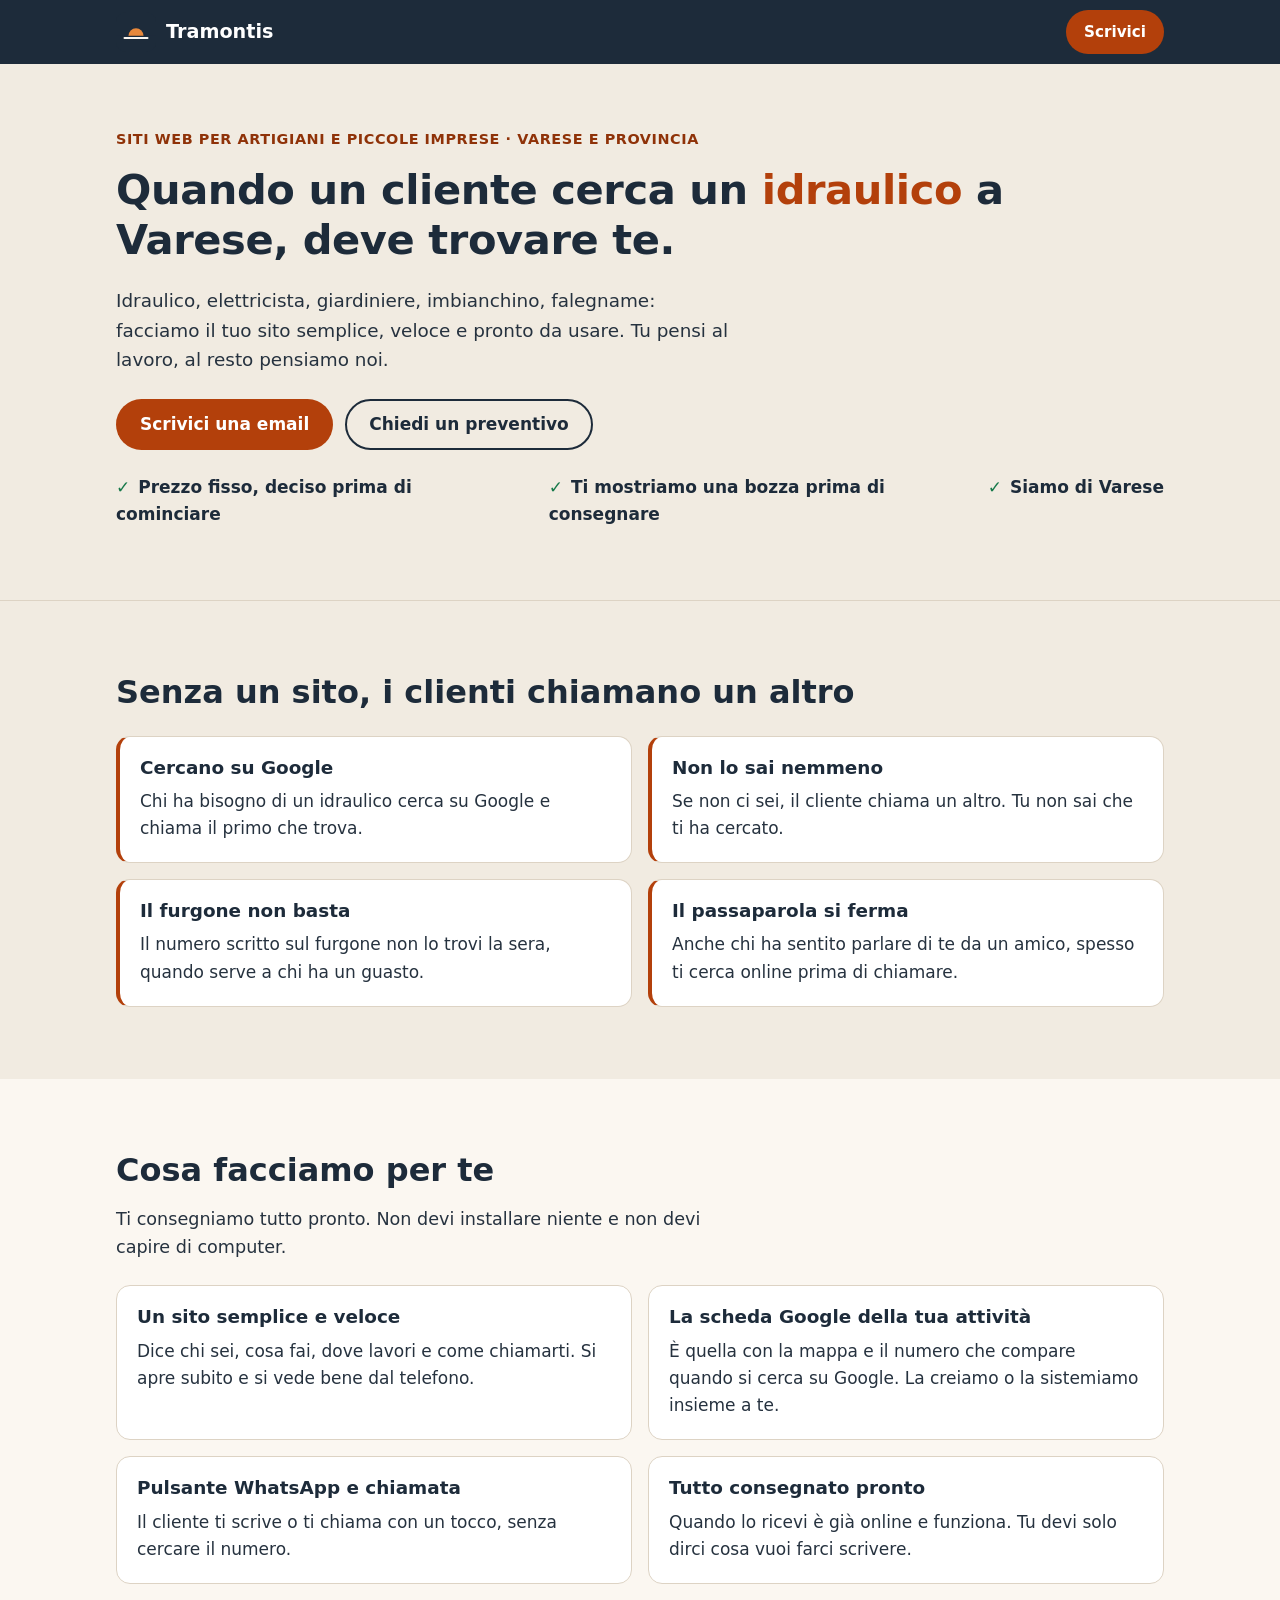
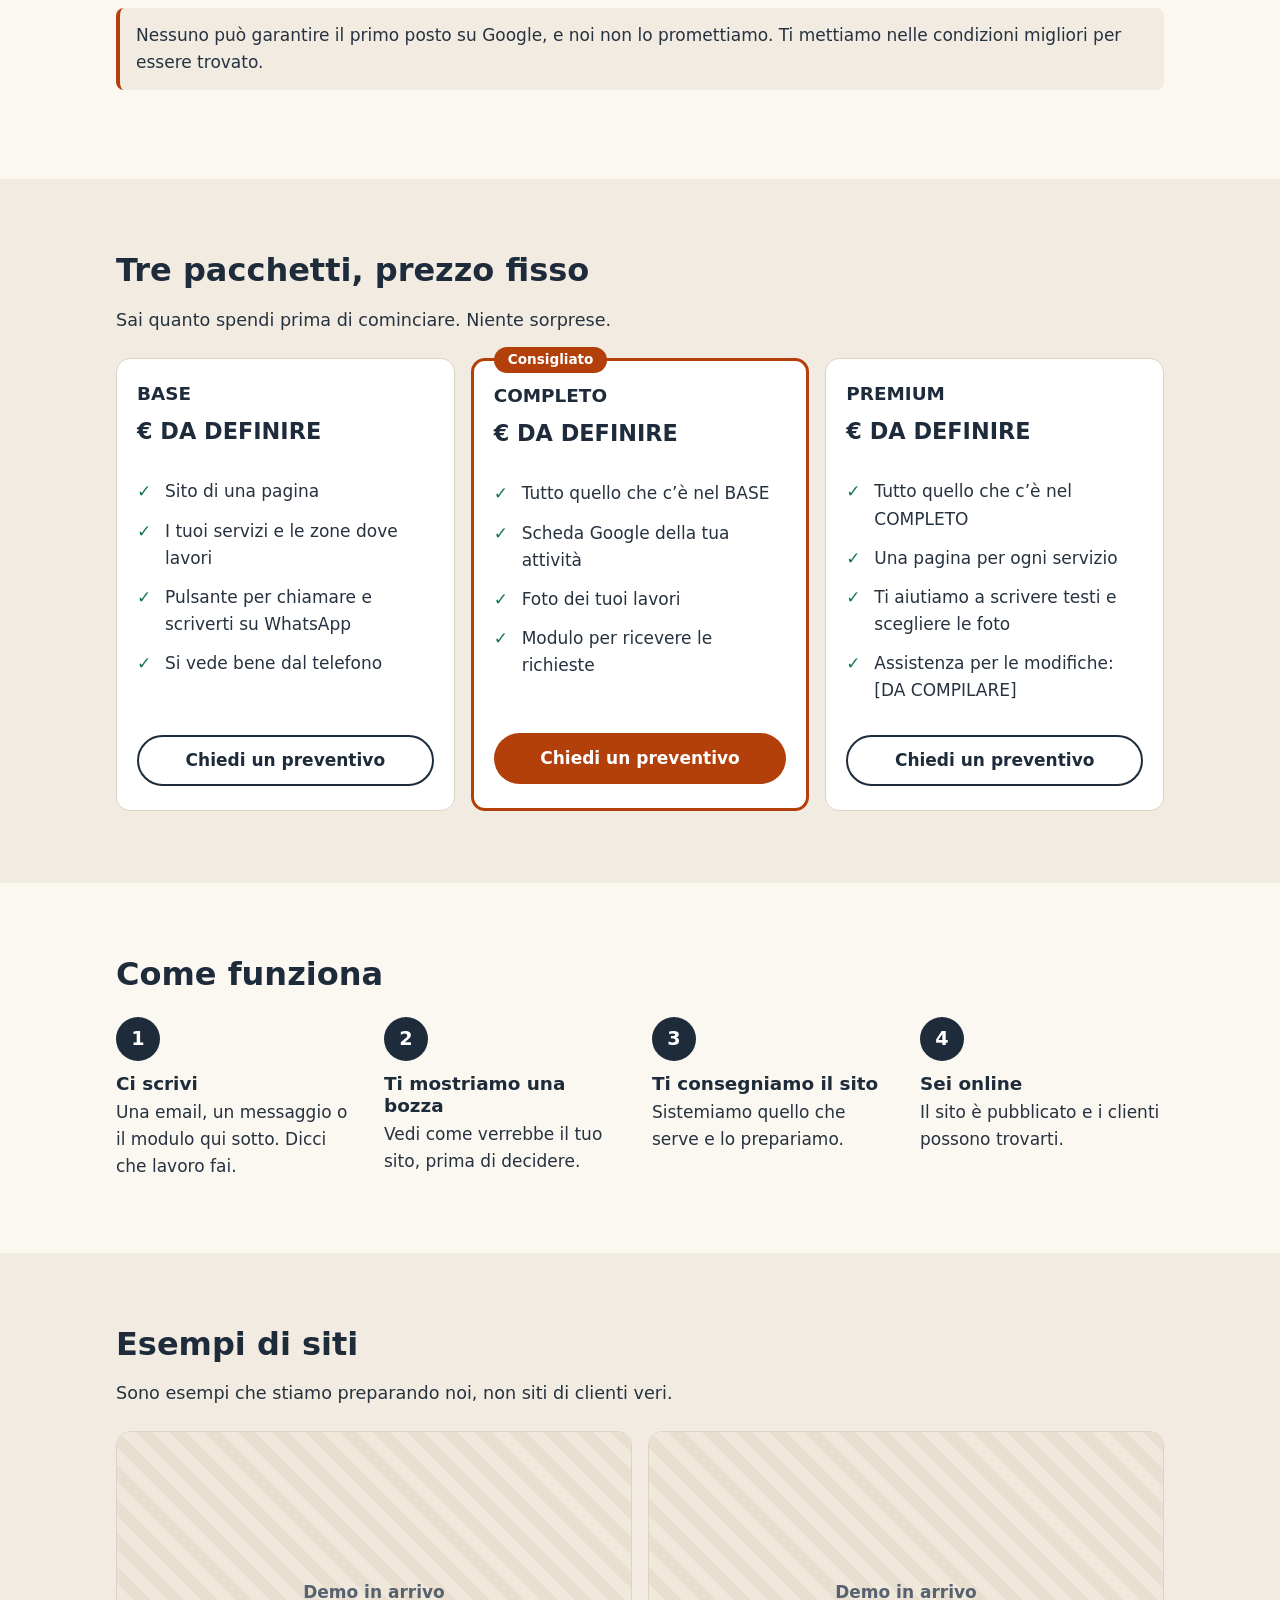
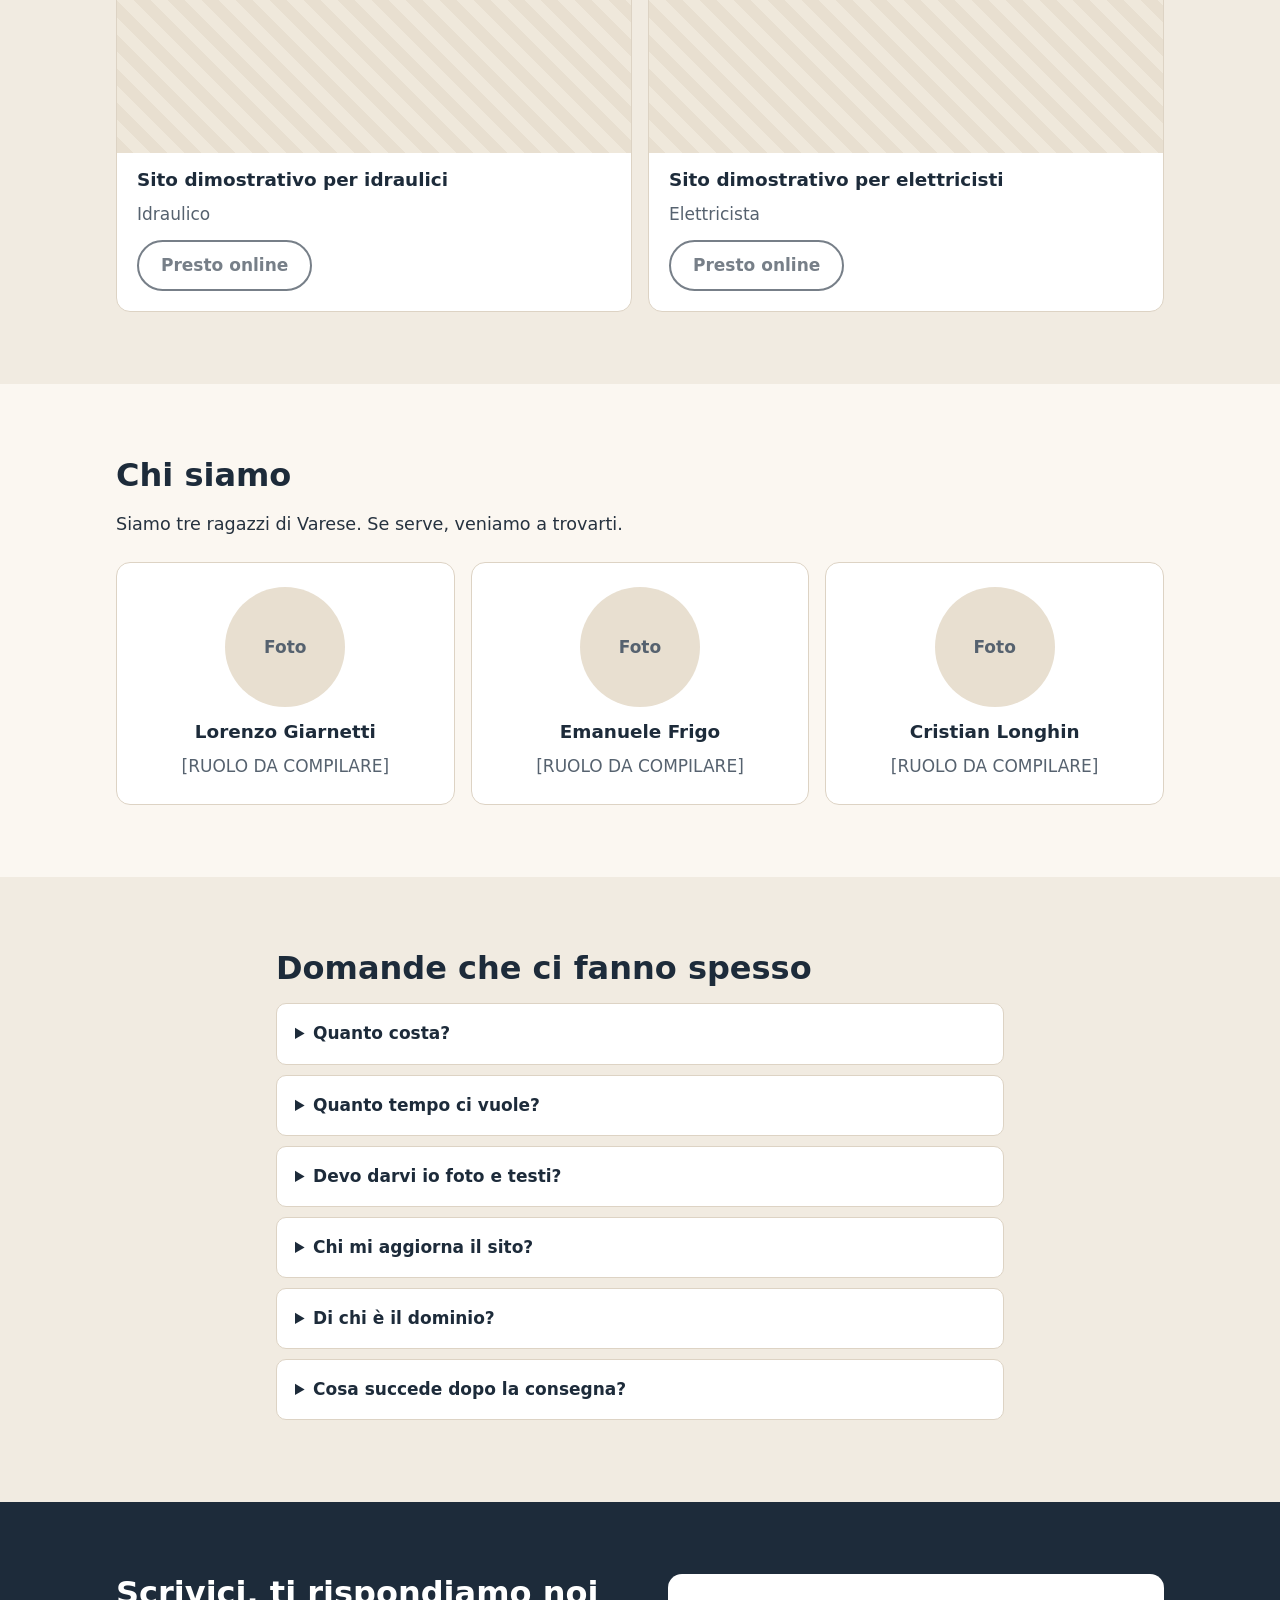
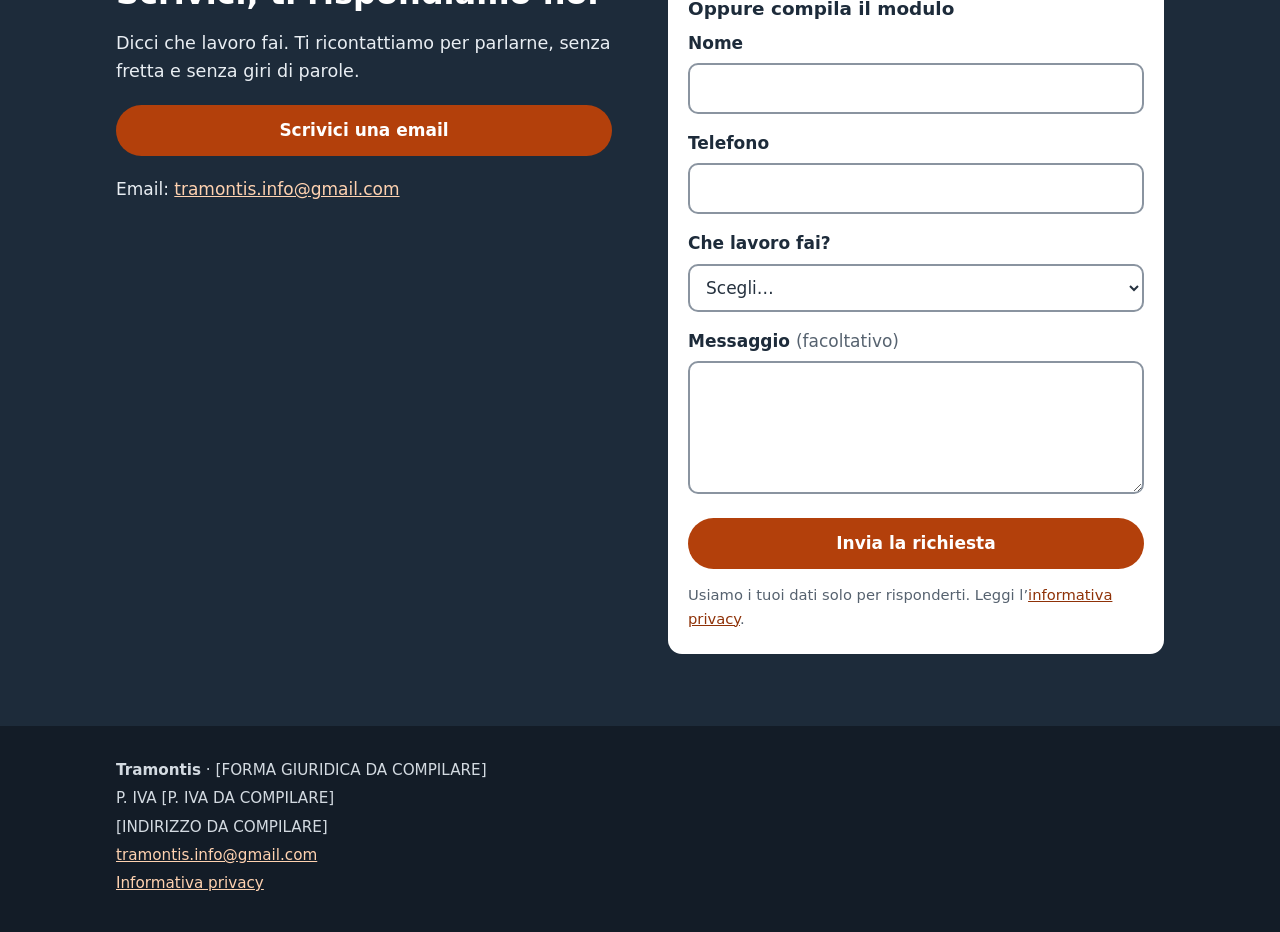
==== index.html @ b3ad267c "Anima il mestiere nel titolo: scorre verso l'alto e cambia Co-Authored-By: Claude Sonnet 5.5 <norepl" ====
<!DOCTYPE html>
<html lang="it">
<head>
  <meta charset="utf-8">
  <meta name="viewport" content="width=device-width, initial-scale=1">
  <title>Tramontis – Siti web per artigiani a Varese e provincia</title>
  <meta name="description" content="Tramontis fa siti web semplici e veloci per idraulici, elettricisti, giardinieri, imbianchini e falegnami di Varese e provincia. Prezzo fisso, tutto pronto.">
  <meta name="theme-color" content="#1d2b3a">
  <link rel="canonical" href="https://luckylori07.github.io/tramontis/">
  <link rel="icon" href="assets/logo-placeholder.svg" type="image/svg+xml">

  <!-- Open Graph. Quando c'è il logo, aggiungi: <meta property="og:image" content="URL-COMPLETO-DELL-IMMAGINE"> (1200x630) -->
  <meta property="og:type" content="website">
  <meta property="og:locale" content="it_IT">
  <meta property="og:site_name" content="Tramontis">
  <meta property="og:title" content="Tramontis – Siti web per artigiani a Varese e provincia">
  <meta property="og:description" content="Siti web semplici e veloci per artigiani e piccole imprese di Varese. Prezzo fisso, tutto pronto.">
  <meta property="og:url" content="https://luckylori07.github.io/tramontis/">

  <link rel="stylesheet" href="css/style.css">

  <!-- Dati strutturati. Vanno aggiornati A MANO (non leggono la config in main.js).
       Sostituisci ogni [DA COMPILARE] prima di pubblicare. -->
  <script type="application/ld+json">
  {
    "@context": "https://schema.org",
    "@type": "LocalBusiness",
    "name": "Tramontis",
    "description": "Siti web per artigiani e piccole imprese di Varese e provincia.",
    "url": "https://luckylori07.github.io/tramontis/",
    "email": "tramontis.info@gmail.com",
    "telephone": "[DA COMPILARE]",
    "vatID": "[DA COMPILARE]",
    "address": {
      "@type": "PostalAddress",
      "streetAddress": "[DA COMPILARE]",
      "postalCode": "[DA COMPILARE]",
      "addressLocality": "Varese",
      "addressRegion": "VA",
      "addressCountry": "IT"
    },
    "areaServed": {
      "@type": "AdministrativeArea",
      "name": "Provincia di Varese"
    }
  }
  </script>
</head>
<body>
  <a class="salta" href="#contenuto">Vai al contenuto</a>

  <!-- 1. HEADER (fisso in alto, anche su telefono) -->
  <header class="header">
    <div class="wrap header-in">
      <a class="marchio" href="#" aria-label="Tramontis, torna in cima">
        <!-- LOGO: quando hai il file, metti il suo nome in src (es. assets/logo.png) e le dimensioni vere in width/height. -->
        <img src="assets/logo-placeholder.svg" alt="" width="40" height="40">
        <span>Tramontis</span>
      </a>
      <div class="header-cta">
        <a class="btn btn-wa btn-sm" data-href="wa" data-show="whatsapp" href="#contatti" hidden>WhatsApp</a>
        <a class="btn btn-primario btn-sm" data-href="mailto" href="mailto:tramontis.info@gmail.com?subject=Richiesta%20preventivo%20dal%20sito">Scrivici</a>
      </div>
    </div>
  </header>

  <main id="contenuto">

    <!-- 2. HERO -->
    <section class="hero">
      <div class="wrap">
        <p class="sopra">Siti web per artigiani e piccole imprese · Varese e provincia</p>
        <h1>Quando un cliente cerca un <span class="rotante" id="rotante"><span class="parola attiva">idraulico</span></span> a Varese, deve trovare te.</h1>
        <p class="lede">Idraulico, elettricista, giardiniere, imbianchino, falegname: facciamo il tuo sito semplice, veloce e pronto da usare. Tu pensi al lavoro, al resto pensiamo noi.</p>
        <div class="cta-riga">
          <a class="btn btn-primario" data-href="mailto" href="mailto:tramontis.info@gmail.com?subject=Richiesta%20preventivo%20dal%20sito">Scrivici una email</a>
          <a class="btn btn-secondario" href="#contatti">Chiedi un preventivo</a>
          <a class="btn btn-wa" data-href="wa" data-show="whatsapp" href="#contatti" hidden>Scrivici su WhatsApp</a>
        </div>
        <ul class="garanzie" aria-label="In breve">
          <li>Prezzo fisso, deciso prima di cominciare</li>
          <li>Ti mostriamo una bozza prima di consegnare</li>
          <li>Siamo di Varese</li>
        </ul>
      </div>
    </section>

    <!-- 3. IL PROBLEMA -->
    <section class="sezione alt" id="problema">
      <div class="wrap">
        <h2>Senza un sito, i clienti chiamano un altro</h2>
        <ul class="griglia punti">
          <li class="scheda">
            <h3>Cercano su Google</h3>
            <p>Chi ha bisogno di un idraulico cerca su Google e chiama il primo che trova.</p>
          </li>
          <li class="scheda">
            <h3>Non lo sai nemmeno</h3>
            <p>Se non ci sei, il cliente chiama un altro. Tu non sai che ti ha cercato.</p>
          </li>
          <li class="scheda">
            <h3>Il furgone non basta</h3>
            <p>Il numero scritto sul furgone non lo trovi la sera, quando serve a chi ha un guasto.</p>
          </li>
          <li class="scheda">
            <h3>Il passaparola si ferma</h3>
            <p>Anche chi ha sentito parlare di te da un amico, spesso ti cerca online prima di chiamare.</p>
          </li>
        </ul>
      </div>
    </section>

    <!-- 4. COSA FACCIAMO -->
    <section class="sezione" id="cosa-facciamo">
      <div class="wrap">
        <h2>Cosa facciamo per te</h2>
        <p class="intro">Ti consegniamo tutto pronto. Non devi installare niente e non devi capire di computer.</p>
        <ul class="griglia">
          <li class="scheda">
            <h3>Un sito semplice e veloce</h3>
            <p>Dice chi sei, cosa fai, dove lavori e come chiamarti. Si apre subito e si vede bene dal telefono.</p>
          </li>
          <li class="scheda">
            <h3>La scheda Google della tua attività</h3>
            <p>È quella con la mappa e il numero che compare quando si cerca su Google. La creiamo o la sistemiamo insieme a te.</p>
          </li>
          <li class="scheda">
            <h3>Pulsante WhatsApp e chiamata</h3>
            <p>Il cliente ti scrive o ti chiama con un tocco, senza cercare il numero.</p>
          </li>
          <li class="scheda">
            <h3>Tutto consegnato pronto</h3>
            <p>Quando lo ricevi è già online e funziona. Tu devi solo dirci cosa vuoi farci scrivere.</p>
          </li>
        </ul>
        <p class="nota">Nessuno può garantire il primo posto su Google, e noi non lo promettiamo. Ti mettiamo nelle condizioni migliori per essere trovato.</p>
      </div>
    </section>

    <!-- 5. PACCHETTI -->
    <!-- DA CONFERMARE: contenuto dei pacchetti e prezzi. Qui sotto c'è una bozza. -->
    <section class="sezione alt" id="pacchetti">
      <div class="wrap">
        <h2>Tre pacchetti, prezzo fisso</h2>
        <p class="intro">Sai quanto spendi prima di cominciare. Niente sorprese.</p>
        <div class="griglia pacchetti">

          <article class="pacchetto">
            <h3>BASE</h3>
            <p class="prezzo">€ DA DEFINIRE</p>
            <ul class="elenco">
              <li>Sito di una pagina</li>
              <li>I tuoi servizi e le zone dove lavori</li>
              <li>Pulsante per chiamare e scriverti su WhatsApp</li>
              <li>Si vede bene dal telefono</li>
            </ul>
            <a class="btn btn-secondario" href="#contatti">Chiedi un preventivo</a>
          </article>

          <article class="pacchetto consigliato">
            <p class="etichetta">Consigliato</p>
            <h3>COMPLETO</h3>
            <p class="prezzo">€ DA DEFINIRE</p>
            <ul class="elenco">
              <li>Tutto quello che c’è nel BASE</li>
              <li>Scheda Google della tua attività</li>
              <li>Foto dei tuoi lavori</li>
              <li>Modulo per ricevere le richieste</li>
            </ul>
            <a class="btn btn-primario" href="#contatti">Chiedi un preventivo</a>
          </article>

          <article class="pacchetto">
            <h3>PREMIUM</h3>
            <p class="prezzo">€ DA DEFINIRE</p>
            <ul class="elenco">
              <li>Tutto quello che c’è nel COMPLETO</li>
              <li>Una pagina per ogni servizio</li>
              <li>Ti aiutiamo a scrivere testi e scegliere le foto</li>
              <li>Assistenza per le modifiche: [DA COMPILARE]</li>
            </ul>
            <a class="btn btn-secondario" href="#contatti">Chiedi un preventivo</a>
          </article>

        </div>
      </div>
    </section>

    <!-- 6. COME FUNZIONA -->
    <section class="sezione" id="come-funziona">
      <div class="wrap">
        <h2>Come funziona</h2>
        <ol class="passi">
          <li><h3>Ci scrivi</h3><p>Una email, un messaggio o il modulo qui sotto. Dicci che lavoro fai.</p></li>
          <li><h3>Ti mostriamo una bozza</h3><p>Vedi come verrebbe il tuo sito, prima di decidere.</p></li>
          <li><h3>Ti consegniamo il sito</h3><p>Sistemiamo quello che serve e lo prepariamo.</p></li>
          <li><h3>Sei online</h3><p>Il sito è pubblicato e i clienti possono trovarti.</p></li>
        </ol>
      </div>
    </section>

    <!-- 7. ESEMPI / DEMO -->
    <!-- COME AGGIUNGERE UNA DEMO:
         1. Metti l'immagine in assets/ (meglio WebP, larga circa 800 px, sotto i 100 KB).
         2. Copia una <article class="demo"> qui sotto.
         3. Sostituisci il <div class="demo-img"> con:
            <img src="assets/NOME.webp" alt="Descrizione" width="800" height="500" loading="lazy">
         4. Cambia titolo e settore, e al posto di <span class="btn btn-secondario disabilitato">
            metti <a class="btn btn-secondario" href="URL-DELLA-DEMO">Guarda la demo</a>.
         Le demo sono esempi realizzati da noi: non scrivere mai che sono clienti veri se non lo sono. -->
    <section class="sezione alt" id="esempi">
      <div class="wrap">
        <h2>Esempi di siti</h2>
        <p class="intro">Sono esempi che stiamo preparando noi, non siti di clienti veri.</p>
        <div class="griglia demo-griglia">
          <article class="demo">
            <div class="demo-img" role="img" aria-label="Spazio per l’immagine della demo per idraulici">Demo in arrivo</div>
            <div class="demo-testo">
              <h3>Sito dimostrativo per idraulici</h3>
              <p class="settore">Idraulico</p>
              <span class="btn btn-secondario disabilitato" aria-disabled="true">Presto online</span>
            </div>
          </article>
          <article class="demo">
            <div class="demo-img" role="img" aria-label="Spazio per l’immagine della demo per elettricisti">Demo in arrivo</div>
            <div class="demo-testo">
              <h3>Sito dimostrativo per elettricisti</h3>
              <p class="settore">Elettricista</p>
              <span class="btn btn-secondario disabilitato" aria-disabled="true">Presto online</span>
            </div>
          </article>
        </div>
      </div>
    </section>

    <!-- 8. CHI SIAMO -->
    <section class="sezione" id="chi-siamo">
      <div class="wrap">
        <h2>Chi siamo</h2>
        <p class="intro">Siamo tre ragazzi di Varese. Se serve, veniamo a trovarti.</p>
        <ul class="griglia persone">
          <!-- FOTO: sostituisci <div class="foto"> con <img class="foto" src="assets/NOME.webp" alt="Nome Cognome" width="240" height="240" loading="lazy"> -->
          <li class="persona">
            <div class="foto" role="img" aria-label="Foto di Lorenzo Giarnetti (da aggiungere)">Foto</div>
            <h3>Lorenzo Giarnetti</h3>
            <p data-role="0">[RUOLO DA COMPILARE]</p>
          </li>
          <li class="persona">
            <div class="foto" role="img" aria-label="Foto di Emanuele Frigo (da aggiungere)">Foto</div>
            <h3>Emanuele Frigo</h3>
            <p data-role="1">[RUOLO DA COMPILARE]</p>
          </li>
          <li class="persona">
            <div class="foto" role="img" aria-label="Foto di Cristian Longhin (da aggiungere)">Foto</div>
            <h3>Cristian Longhin</h3>
            <p data-role="2">[RUOLO DA COMPILARE]</p>
          </li>
        </ul>
      </div>
    </section>

    <!-- 9. FAQ -->
    <!-- DA CONFERMARE: tempi, costi e regole del dominio sono una bozza. -->
    <section class="sezione alt" id="faq">
      <div class="wrap stretto">
        <h2>Domande che ci fanno spesso</h2>

        <details>
          <summary>Quanto costa?</summary>
          <p>Ci sono tre pacchetti a prezzo fisso, scritti qui sopra. Il prezzo lo sai prima di cominciare. Per scegliere quello giusto, <a href="#contatti">scrivici</a>.</p>
        </details>
        <details>
          <summary>Quanto tempo ci vuole?</summary>
          <p>Dipende dal pacchetto e da quanto in fretta ci mandi foto e informazioni. Prima di cominciare ti diciamo i tempi. Tempi indicativi: [DA COMPILARE].</p>
        </details>
        <details>
          <summary>Devo darvi io foto e testi?</summary>
          <p>Ci servono le informazioni sul tuo lavoro e, se le hai, le foto. Ai testi pensiamo noi: ti basta raccontarci cosa fai. Se non hai foto, ne parliamo.</p>
        </details>
        <details>
          <summary>Chi mi aggiorna il sito?</summary>
          <p>Se cambia un orario, un numero o una foto, ce lo scrivi e lo facciamo noi. Condizioni e costi delle modifiche: [DA COMPILARE].</p>
        </details>
        <details>
          <summary>Di chi è il dominio?</summary>
          <p>Il dominio è l’indirizzo del sito, per esempio <em>nomeazienda.it</em>. Deve essere intestato a te, così resta tuo. Ti spieghiamo come funziona prima di cominciare. Costo del dominio: [DA COMPILARE].</p>
        </details>
        <details>
          <summary>Cosa succede dopo la consegna?</summary>
          <p>Il sito è online e lo puoi usare subito. Se hai dubbi o ti serve una modifica, ci scrivi e ti rispondiamo. Assistenza dopo la consegna: [DA COMPILARE].</p>
        </details>
      </div>
    </section>

    <!-- 10. CONTATTI -->
    <section class="sezione contatti" id="contatti">
      <div class="wrap contatti-in">
        <div>
          <h2>Scrivici, ti rispondiamo noi</h2>
          <p class="intro">Dicci che lavoro fai. Ti ricontattiamo per parlarne, senza fretta e senza giri di parole.</p>
          <div class="cta-colonna">
            <a class="btn btn-wa" data-href="wa" data-show="whatsapp" href="#contatti" hidden>Scrivici su WhatsApp</a>
            <a class="btn btn-primario" data-href="mailto" href="mailto:tramontis.info@gmail.com?subject=Richiesta%20preventivo%20dal%20sito">Scrivici una email</a>
            <a class="btn btn-secondario" data-href="tel" data-show="telefono" href="#contatti" hidden>Chiama ora</a>
          </div>
          <p class="riga-email">Email: <a data-href="mailto" href="mailto:tramontis.info@gmail.com?subject=Richiesta%20preventivo%20dal%20sito"><span data-cfg="email">tramontis.info@gmail.com</span></a></p>
        </div>

        <form id="form-contatti" class="form" novalidate>
          <h3>Oppure compila il modulo</h3>

          <div class="campo">
            <label for="nome">Nome</label>
            <input id="nome" name="nome" type="text" autocomplete="name" required aria-describedby="nome-errore">
            <p class="errore" id="nome-errore"></p>
          </div>

          <div class="campo">
            <label for="telefono">Telefono</label>
            <input id="telefono" name="telefono" type="tel" inputmode="tel" autocomplete="tel" required aria-describedby="telefono-errore">
            <p class="errore" id="telefono-errore"></p>
          </div>

          <div class="campo">
            <label for="mestiere">Che lavoro fai?</label>
            <select id="mestiere" name="mestiere" required aria-describedby="mestiere-errore">
              <option value="">Scegli…</option>
              <option>Idraulico</option>
              <option>Elettricista</option>
              <option>Giardiniere</option>
              <option>Imbianchino</option>
              <option>Falegname</option>
              <option>Altro</option>
            </select>
            <p class="errore" id="mestiere-errore"></p>
          </div>

          <div class="campo">
            <label for="messaggio">Messaggio <span class="facolt">(facoltativo)</span></label>
            <textarea id="messaggio" name="messaggio" rows="4"></textarea>
          </div>

          <!-- Antispam: campo nascosto, un utente vero non lo compila. -->
          <div class="esca" aria-hidden="true">
            <label for="sito-web">Non compilare questo campo</label>
            <input id="sito-web" name="_gotcha" type="text" tabindex="-1" autocomplete="off">
          </div>
          <input type="hidden" name="_subject" value="Nuova richiesta dal sito Tramontis">

          <button class="btn btn-primario btn-pieno" type="submit">Invia la richiesta</button>
          <p class="privacy-nota">Usiamo i tuoi dati solo per risponderti. Leggi l’<a href="privacy.html">informativa privacy</a>.</p>
          <div id="form-stato" class="form-stato" role="status" aria-live="polite" hidden></div>
          <noscript><p class="form-stato errore">Per usare il modulo serve JavaScript. Scrivici a tramontis.info@gmail.com.</p></noscript>
        </form>
      </div>
    </section>

  </main>

  <!-- 11. FOOTER -->
  <footer class="footer">
    <div class="wrap footer-in">
      <p><strong data-cfg="ragioneSociale">Tramontis</strong> · <span data-cfg="formaGiuridica">[FORMA GIURIDICA DA COMPILARE]</span></p>
      <p>P. IVA <span data-cfg="partitaIva">[P. IVA DA COMPILARE]</span></p>
      <p data-cfg="indirizzo">[INDIRIZZO DA COMPILARE]</p>
      <p><a data-href="mailto" href="mailto:tramontis.info@gmail.com?subject=Richiesta%20preventivo%20dal%20sito"><span data-cfg="email">tramontis.info@gmail.com</span></a></p>
      <p><a href="privacy.html">Informativa privacy</a></p>
    </div>
  </footer>

  <script src="js/main.js" defer></script>
</body>
</html>
---- css/style.css ----
/* Tramontis - stile unico. Mobile-first: le regole base sono per il telefono. */

:root {
  --inchiostro: #1d2b3a;
  --testo: #26323f;
  --testo-tenue: #56626f;
  --fondo: #fbf7f1;
  --fondo-alt: #f1ebe1;
  --bianco: #ffffff;
  --linea: #ddd3c4;
  --arancio: #b3400b;
  --arancio-scuro: #8f3208;
  --verde-wa: #17794a;
  --verde-wa-scuro: #10603a;
  --errore: #b3261e;
  --raggio: 14px;
  --font: system-ui, -apple-system, "Segoe UI", Roboto, "Helvetica Neue", Arial, sans-serif;
}

*, *::before, *::after { box-sizing: border-box; }

[hidden] { display: none !important; }

html { scroll-behavior: smooth; scroll-padding-top: 76px; }

body {
  margin: 0;
  font-family: var(--font);
  font-size: 1.0625rem;
  line-height: 1.6;
  color: var(--testo);
  background: var(--fondo);
  -webkit-text-size-adjust: 100%;
}

img { max-width: 100%; height: auto; }

h1, h2, h3 { color: var(--inchiostro); line-height: 1.2; margin: 0 0 .5em; }
h1 { font-size: 2rem; letter-spacing: -.01em; }
h2 { font-size: 1.65rem; }
h3 { font-size: 1.15rem; }
p { margin: 0 0 1em; }
a { color: var(--arancio-scuro); }

:focus-visible { outline: 3px solid #1a5fb4; outline-offset: 3px; border-radius: 4px; }

.wrap { width: 100%; max-width: 1080px; margin: 0 auto; padding: 0 16px; }
.stretto { max-width: 760px; }

.salta {
  position: absolute; left: 8px; top: -60px; z-index: 100;
  background: var(--bianco); color: var(--inchiostro); padding: 10px 14px; border-radius: 8px;
}
.salta:focus { top: 8px; }

/* ---------- Pulsanti ---------- */
.btn {
  display: inline-flex; align-items: center; justify-content: center;
  min-height: 48px; padding: 10px 22px;
  font: inherit; font-weight: 700; text-decoration: none; text-align: center;
  border: 2px solid transparent; border-radius: 999px; cursor: pointer;
}
.btn-primario { background: var(--arancio); color: #fff; }
.btn-primario:hover { background: var(--arancio-scuro); }
.btn-secondario { background: transparent; color: var(--inchiostro); border-color: var(--inchiostro); }
.btn-secondario:hover { background: var(--inchiostro); color: #fff; }
.btn-wa { background: var(--verde-wa); color: #fff; }
.btn-wa:hover { background: var(--verde-wa-scuro); }
.btn-sm { min-height: 44px; padding: 8px 16px; font-size: .95rem; }
.btn-pieno { width: 100%; }
.btn[disabled] { opacity: .7; cursor: wait; }
.disabilitato { opacity: .6; cursor: default; pointer-events: none; }

/* ---------- Header ---------- */
.header { position: sticky; top: 0; z-index: 50; background: var(--inchiostro); }
.header-in { display: flex; align-items: center; justify-content: space-between; gap: 12px; min-height: 64px; }
.marchio { display: flex; align-items: center; gap: 10px; color: #fff; text-decoration: none; font-weight: 800; font-size: 1.2rem; }
.marchio img { display: block; border-radius: 10px; }
.header-cta { display: flex; gap: 8px; }
.header .btn-secondario { color: #fff; border-color: #fff; }

/* ---------- Titolo: mestiere che scorre ---------- */
.rotante { color: var(--arancio); }
.rotante.pronto {
  position: relative; display: inline-block; vertical-align: top;
  height: 1.4em; padding: 0 0 .2em; margin: 0 0 -.2em; /* spazio sotto per le lettere con la coda, senza spostare il testo */
  overflow: hidden;
  transition: width .65s cubic-bezier(.7, 0, .2, 1);
}
.rotante.misura { transition: none; }
.rotante.pronto .parola {
  position: absolute; left: 0; top: 0; white-space: nowrap;
  opacity: 0; transform: translateY(130%);
}
.rotante.pronto .parola.attiva { opacity: 1; transform: none; }

/* ---------- Sezioni ---------- */
.sezione { padding: 48px 0; }
.sezione.alt { background: var(--fondo-alt); }
.intro { font-size: 1.1rem; color: var(--testo); max-width: 640px; }
.nota { margin-top: 24px; padding: 14px 16px; background: var(--fondo-alt); border-left: 4px solid var(--arancio); border-radius: 8px; }

/* ---------- Hero ---------- */
.hero { padding: 40px 0 44px; background: var(--fondo-alt); border-bottom: 1px solid var(--linea); }
.sopra { font-size: .9rem; font-weight: 700; text-transform: uppercase; letter-spacing: .04em; color: var(--arancio-scuro); }
.lede { font-size: 1.15rem; max-width: 620px; }
.cta-riga { display: flex; flex-direction: column; gap: 12px; margin: 24px 0; }
.garanzie { list-style: none; margin: 0; padding: 0; display: grid; gap: 6px; font-weight: 600; color: var(--inchiostro); }
.garanzie li::before { content: "✓"; margin-right: 8px; color: var(--verde-wa); font-weight: 800; }

/* ---------- Griglie e schede ---------- */
.griglia { list-style: none; margin: 24px 0 0; padding: 0; display: grid; gap: 16px; }
.scheda, .demo, .persona { background: var(--bianco); border: 1px solid var(--linea); border-radius: var(--raggio); }
.scheda { padding: 20px; }
.scheda p { margin: 0; }
.punti .scheda { border-left: 4px solid var(--arancio); }

/* ---------- Pacchetti ---------- */
.pacchetto { position: relative; display: flex; flex-direction: column; padding: 24px 20px; background: var(--bianco); border: 1px solid var(--linea); border-radius: var(--raggio); }
.pacchetto.consigliato { border: 3px solid var(--arancio); }
.etichetta { position: absolute; top: -14px; left: 20px; margin: 0; padding: 2px 14px; background: var(--arancio); color: #fff; font-size: .85rem; font-weight: 800; border-radius: 999px; }
.prezzo { font-size: 1.4rem; font-weight: 800; color: var(--inchiostro); }
.elenco { list-style: none; margin: 0 0 24px; padding: 0; flex: 1; }
.elenco li { padding: 6px 0 6px 28px; position: relative; }
.elenco li::before { content: "✓"; position: absolute; left: 0; color: var(--verde-wa); font-weight: 800; }

/* ---------- Passi ---------- */
.passi { list-style: none; counter-reset: passo; margin: 24px 0 0; padding: 0; display: grid; gap: 16px; }
.passi li { counter-increment: passo; position: relative; padding: 0 0 0 60px; }
.passi li::before {
  content: counter(passo);
  position: absolute; left: 0; top: 0; width: 44px; height: 44px; border-radius: 50%;
  display: flex; align-items: center; justify-content: center;
  background: var(--inchiostro); color: #fff; font-weight: 800; font-size: 1.2rem;
}
.passi h3 { margin-bottom: .2em; }
.passi p { margin: 0; }

/* ---------- Demo ---------- */
.demo { overflow: hidden; }
.demo-img {
  aspect-ratio: 16 / 10; display: flex; align-items: center; justify-content: center;
  background: repeating-linear-gradient(45deg, #e8dfd0, #e8dfd0 12px, #efe8db 12px, #efe8db 24px);
  color: var(--testo-tenue); font-weight: 700;
}
.demo-img + .demo-testo, .demo > img + .demo-testo { padding: 16px 20px 20px; }
.demo > img { display: block; width: 100%; }
.settore { color: var(--testo-tenue); margin-bottom: 12px; }

/* ---------- Persone ---------- */
.persona { padding: 24px 20px; text-align: center; }
.foto {
  width: 120px; height: 120px; margin: 0 auto 14px; border-radius: 50%; object-fit: cover;
  display: flex; align-items: center; justify-content: center;
  background: #e8dfd0; color: var(--testo-tenue); font-weight: 700;
}
.persona p { margin: 0; color: var(--testo-tenue); }

/* ---------- FAQ ---------- */
details { background: var(--bianco); border: 1px solid var(--linea); border-radius: 10px; margin-bottom: 10px; }
summary { padding: 16px 18px; font-weight: 700; color: var(--inchiostro); cursor: pointer; min-height: 48px; }
details p { margin: 0; padding: 0 18px 16px; }

/* ---------- Contatti e form ---------- */
.contatti { background: var(--inchiostro); color: #e9eef3; }
.contatti h2, .contatti h3 { color: #fff; }
.contatti .intro { color: #e9eef3; }
.contatti a { color: #ffd2b0; }
.contatti .btn-primario, .contatti .btn-wa { color: #fff; }
.contatti .btn-secondario { color: #fff; border-color: #fff; }
.contatti .btn-secondario:hover { background: #fff; color: var(--inchiostro); }
.contatti-in { display: grid; gap: 32px; }
.cta-colonna { display: flex; flex-direction: column; gap: 12px; margin: 20px 0; }
.riga-email { margin: 0; }

.form { background: var(--bianco); color: var(--testo); padding: 24px 20px; border-radius: var(--raggio); }
.form h3 { color: var(--inchiostro); }
.campo { margin-bottom: 16px; }
label { display: block; font-weight: 700; color: var(--inchiostro); margin-bottom: 6px; }
.facolt { font-weight: 400; color: var(--testo-tenue); }
input, select, textarea {
  width: 100%; min-height: 48px; padding: 10px 12px;
  font: inherit; color: var(--testo); background: #fff;
  border: 2px solid #8a94a0; border-radius: 10px;
}
textarea { resize: vertical; }
input[aria-invalid="true"], select[aria-invalid="true"] { border-color: var(--errore); }
.errore { color: var(--errore); font-weight: 600; margin: 6px 0 0; }
.errore:empty { display: none; }
.esca { position: absolute; left: -9999px; width: 1px; height: 1px; overflow: hidden; }
.privacy-nota { margin: 14px 0 0; font-size: .92rem; color: var(--testo-tenue); }
.form a { color: var(--arancio-scuro); }
.form-stato { margin-top: 16px; padding: 14px 16px; border-radius: 10px; }
.form-stato.ok { background: #e3f4ea; color: #0d4a2b; }
.form-stato.errore { background: #fbe9e7; color: #7d1a14; margin-bottom: 0; }
.form-stato a { color: inherit; font-weight: 700; }

/* ---------- Footer ---------- */
.footer { background: #131c27; color: #d3dae1; padding: 32px 0; font-size: .95rem; }
.footer p { margin: 0 0 4px; }
.footer a { color: #ffd2b0; }

/* ---------- Pagina privacy ---------- */
.testo-legale { padding: 32px 0 56px; }
.testo-legale h2 { margin-top: 1.6em; font-size: 1.3rem; }
.testo-legale ul { padding-left: 1.2em; }

/* ---------- Schermi più larghi ---------- */
@media (min-width: 640px) {
  h1 { font-size: 2.6rem; }
  h2 { font-size: 2rem; }
  .sezione { padding: 72px 0; }
  .hero { padding: 64px 0 72px; }
  .cta-riga { flex-direction: row; flex-wrap: wrap; }
  .garanzie { grid-auto-flow: column; justify-content: start; gap: 28px; }
  .griglia { grid-template-columns: repeat(2, 1fr); }
  .persone { grid-template-columns: repeat(3, 1fr); }
}

@media (min-width: 900px) {
  .pacchetti { grid-template-columns: repeat(3, 1fr); align-items: stretch; }
  .passi { grid-template-columns: repeat(4, 1fr); gap: 24px; }
  .passi li { padding: 56px 0 0; }
  .contatti-in { grid-template-columns: 1fr 1fr; align-items: start; gap: 56px; }
}

@media (prefers-reduced-motion: reduce) {
  html { scroll-behavior: auto; }
}
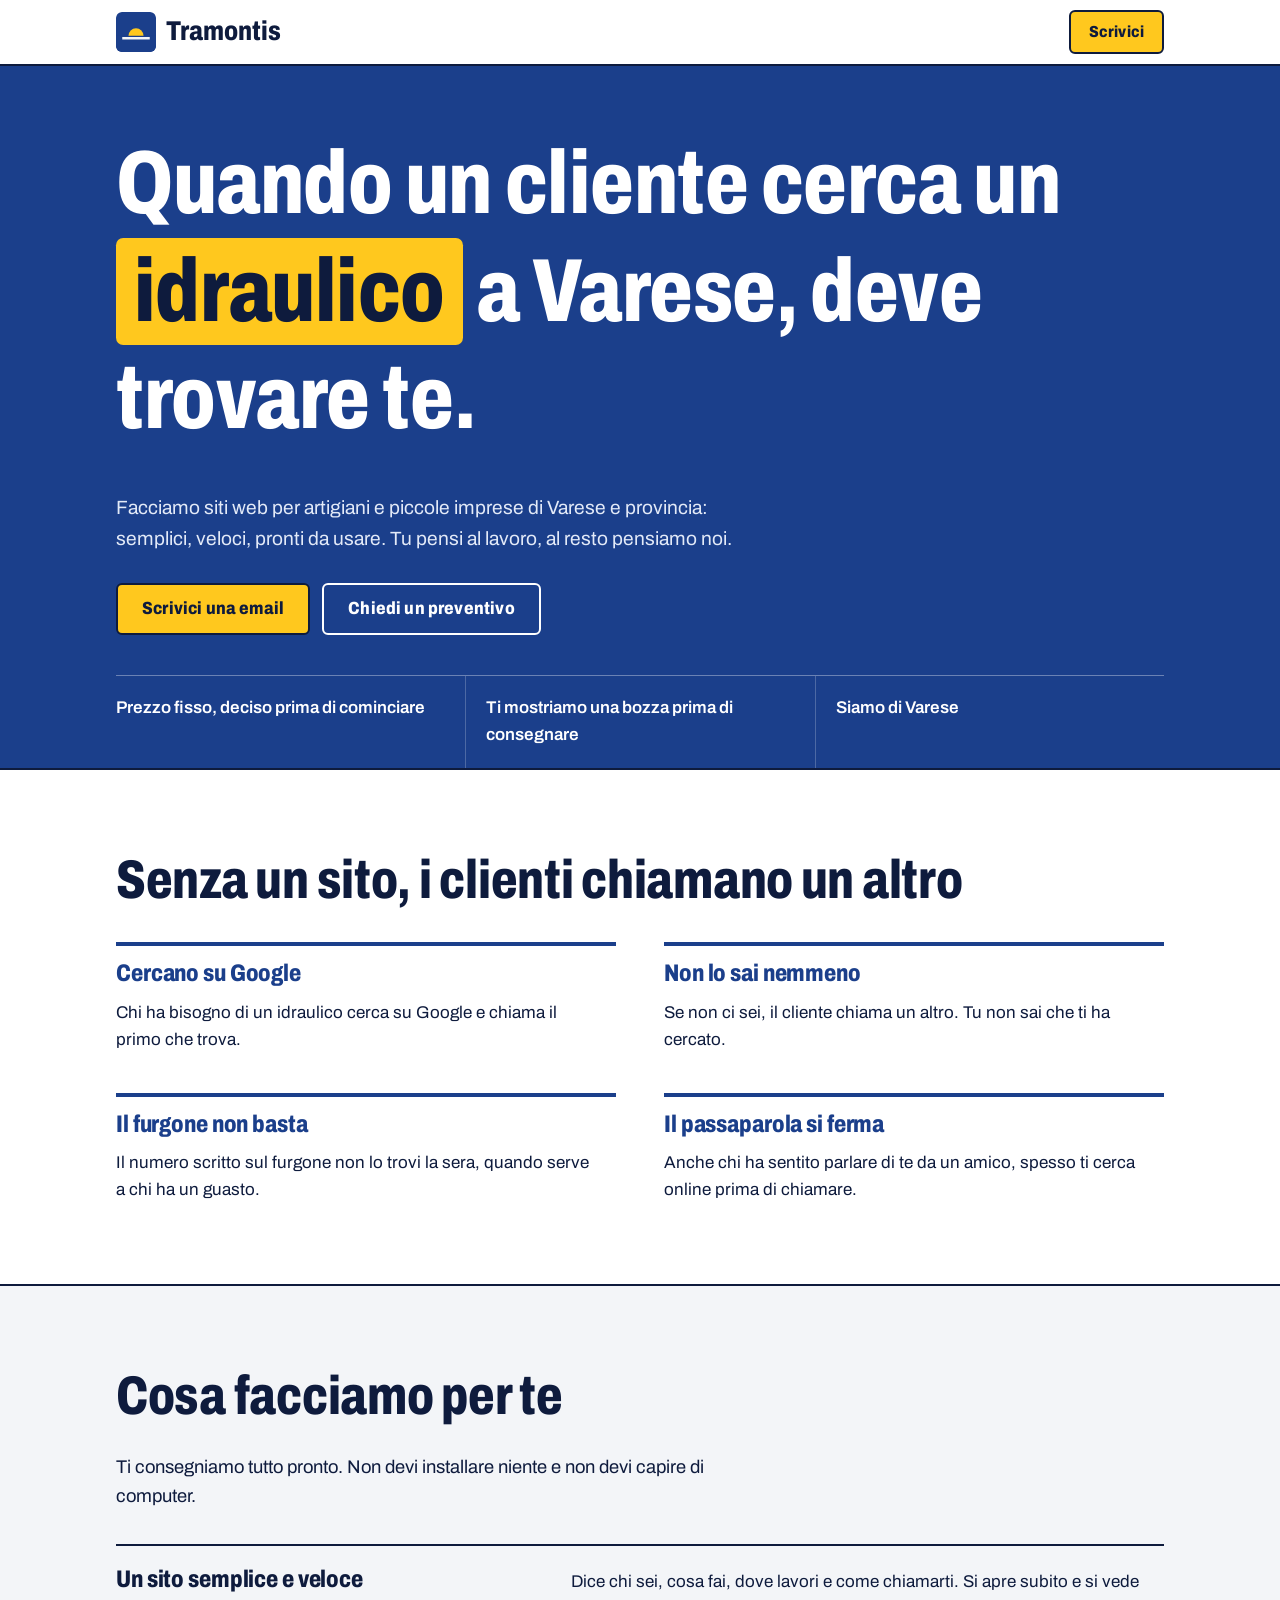
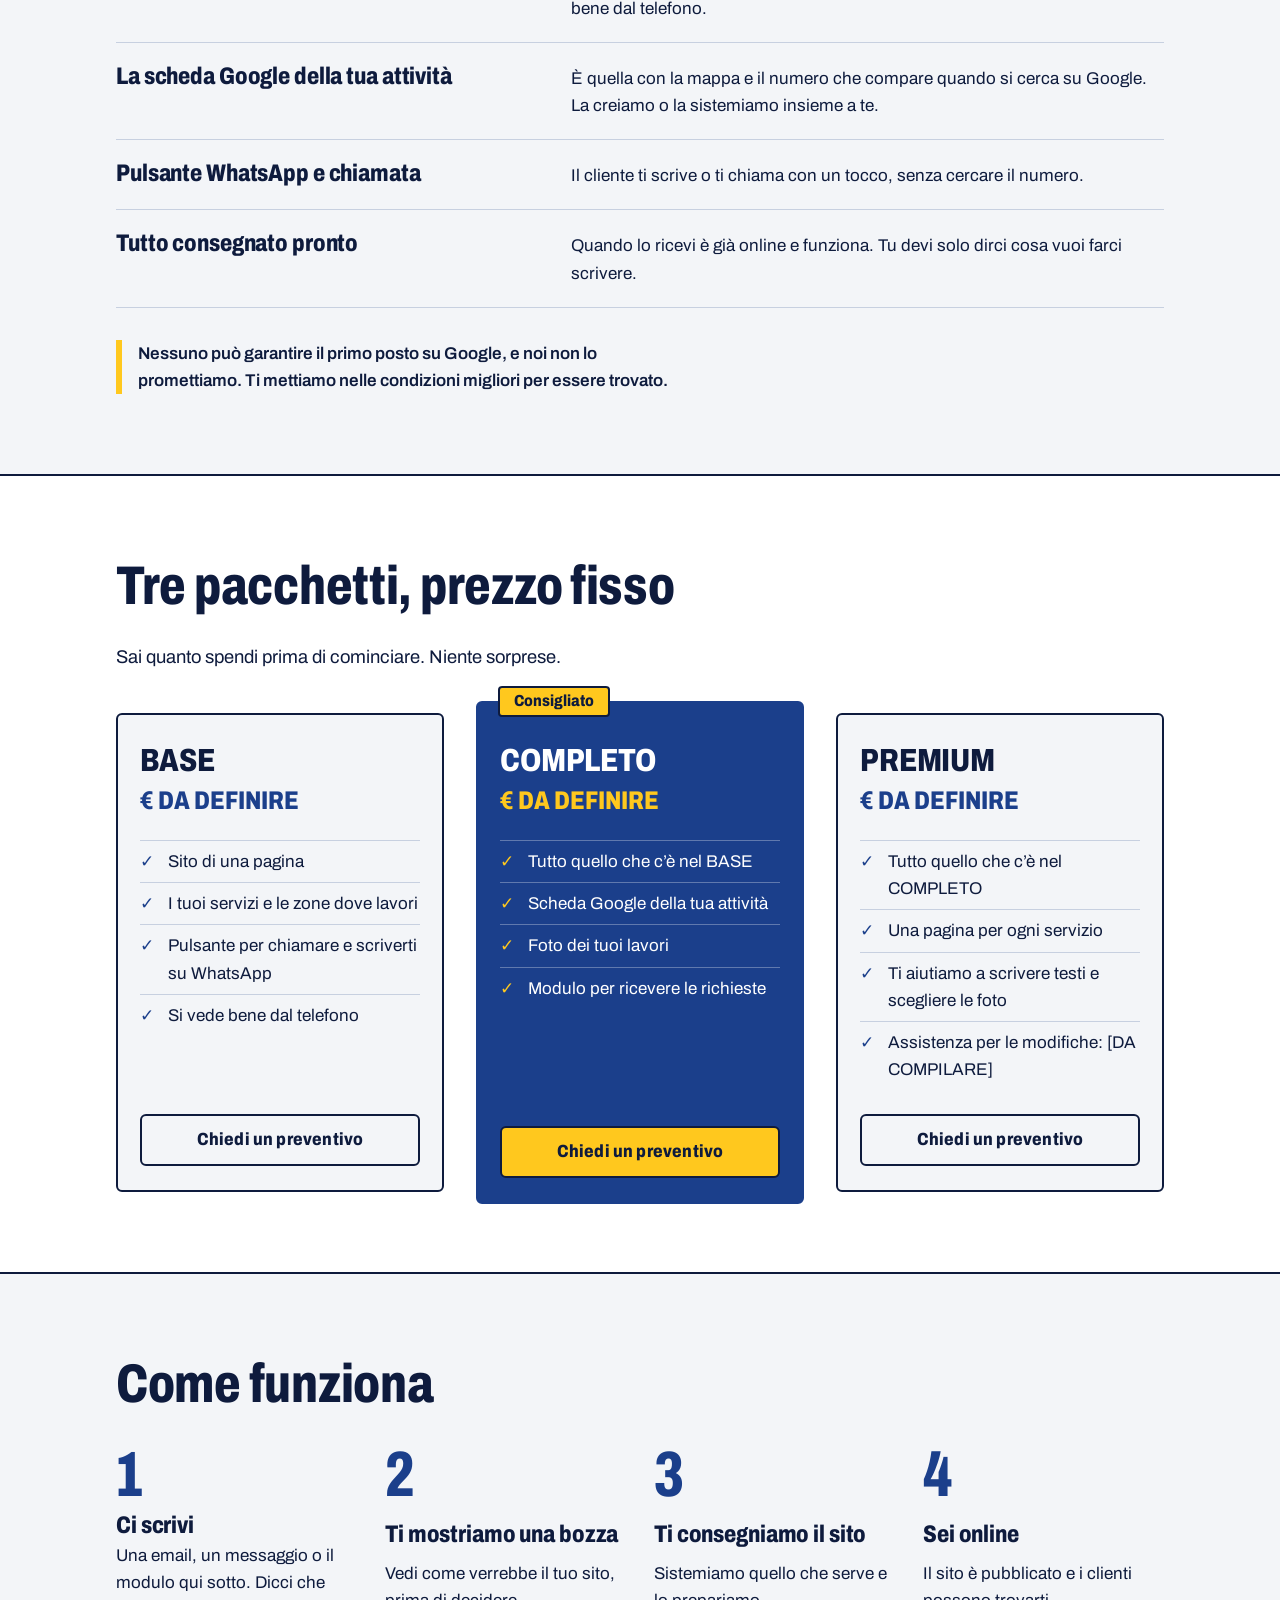
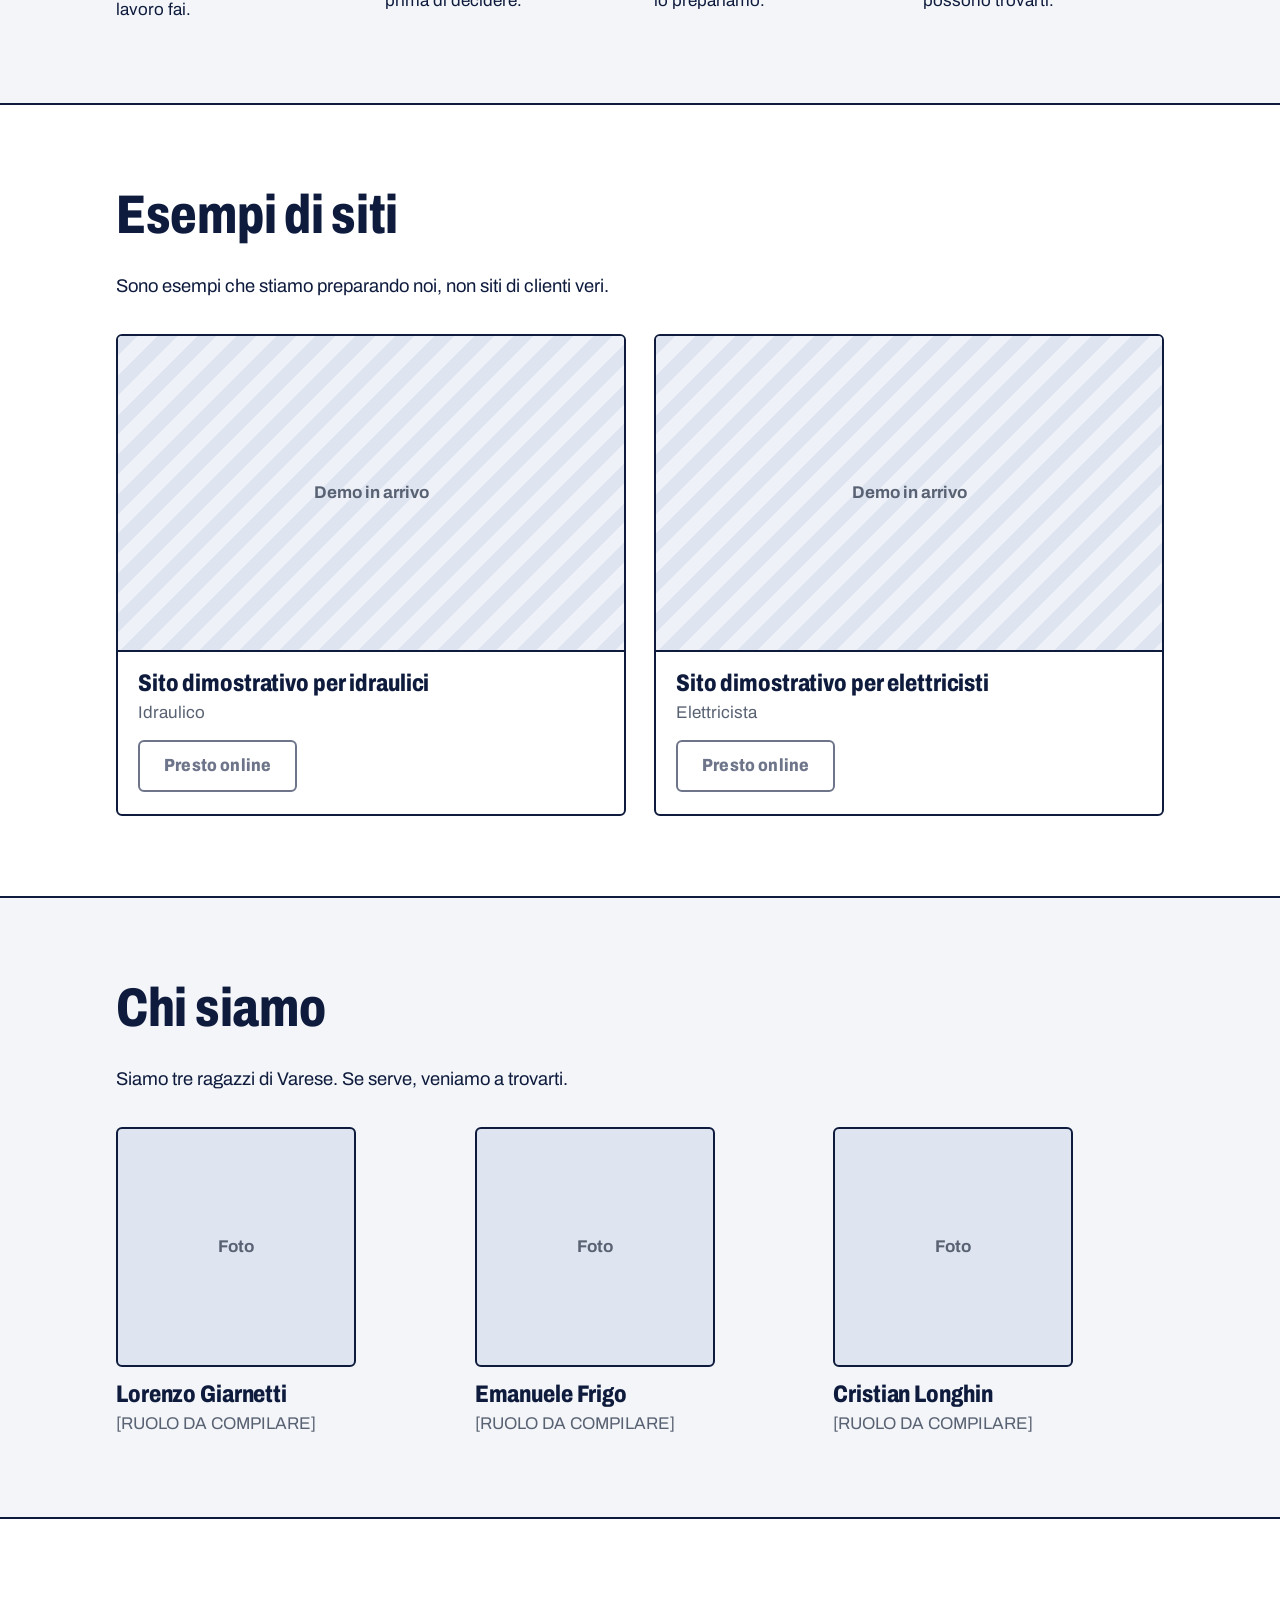
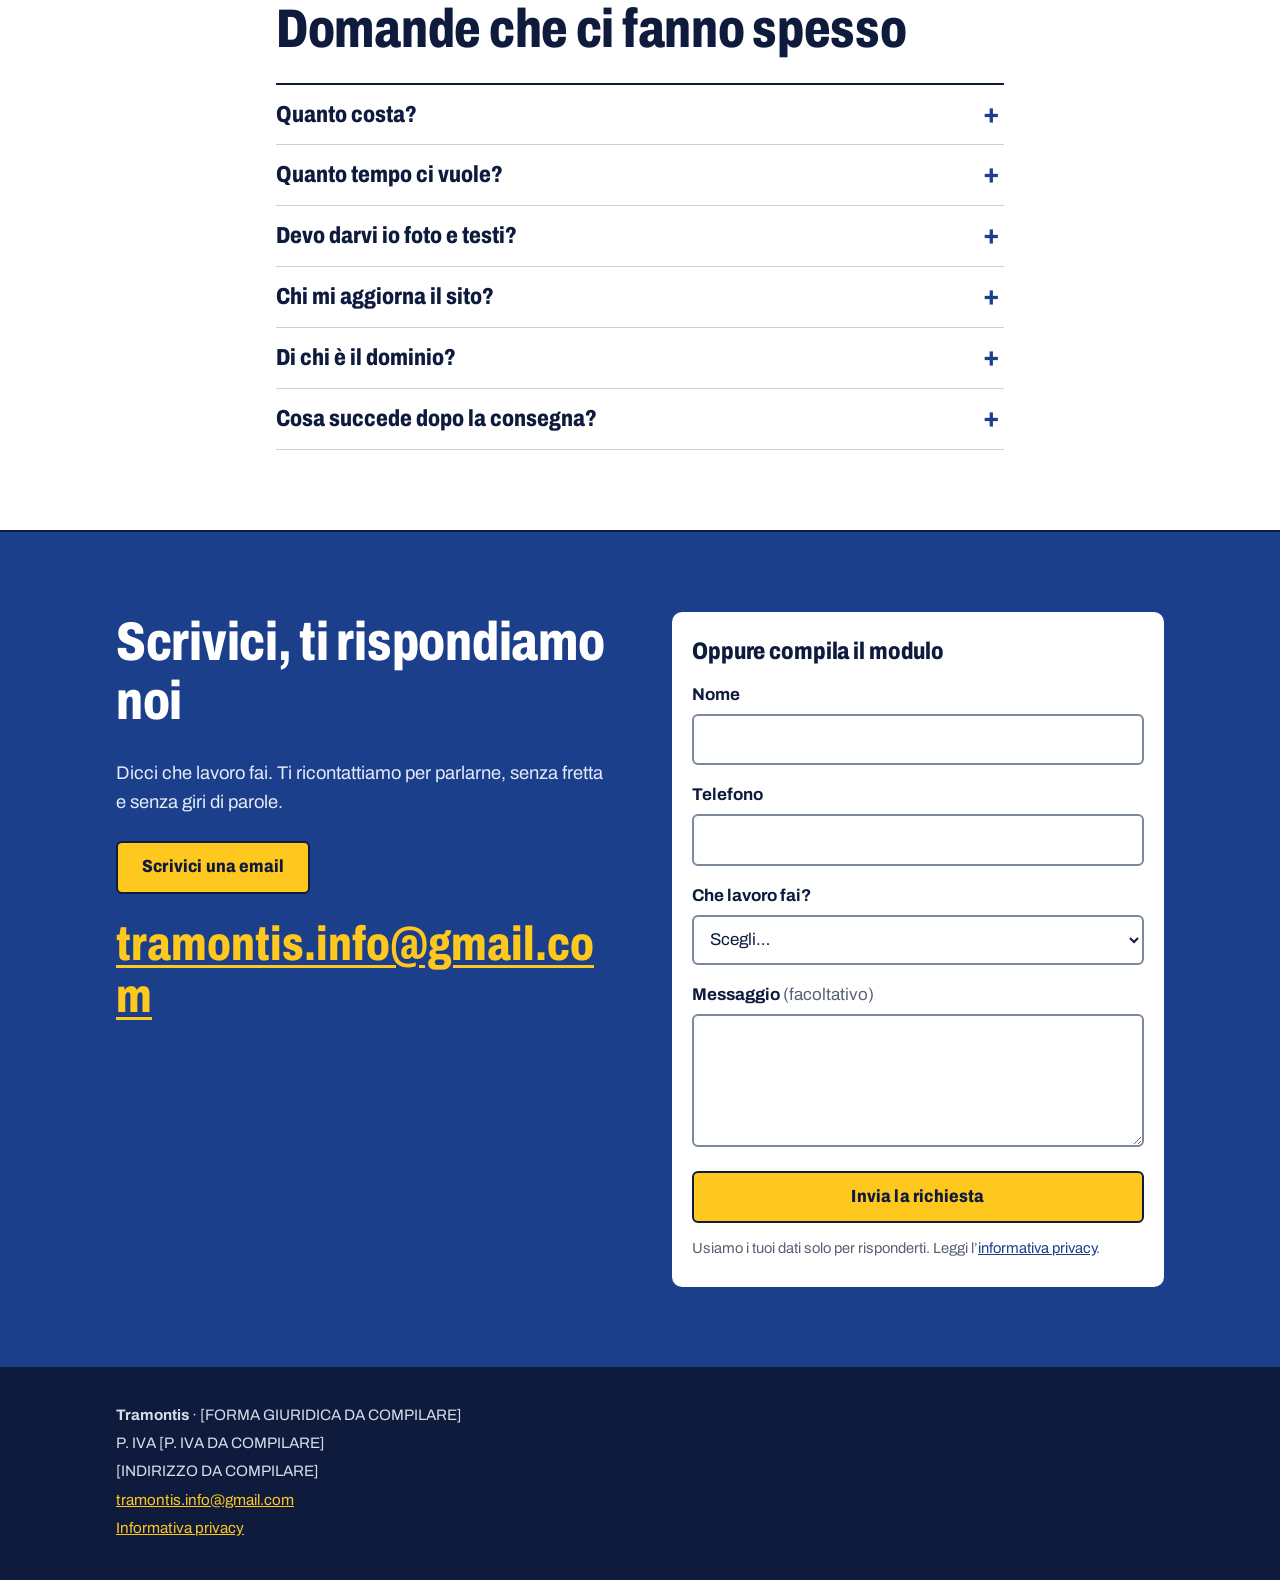
==== commit a2df2180: "Applica la skill frontend-design: palette blu e giallo, Archivo variabile, hero a pannello con targh" ====
--- a/index.html
+++ b/index.html
@@ -5,7 +5,7 @@
   <meta name="viewport" content="width=device-width, initial-scale=1">
   <title>Tramontis – Siti web per artigiani a Varese e provincia</title>
   <meta name="description" content="Tramontis fa siti web semplici e veloci per idraulici, elettricisti, giardinieri, imbianchini e falegnami di Varese e provincia. Prezzo fisso, tutto pronto.">
-  <meta name="theme-color" content="#1d2b3a">
+  <meta name="theme-color" content="#1b3f8b">
   <link rel="canonical" href="https://luckylori07.github.io/tramontis/">
   <link rel="icon" href="assets/logo-placeholder.svg" type="image/svg+xml">
 
@@ -17,6 +17,7 @@
   <meta property="og:description" content="Siti web semplici e veloci per artigiani e piccole imprese di Varese. Prezzo fisso, tutto pronto.">
   <meta property="og:url" content="https://luckylori07.github.io/tramontis/">
 
+  <link rel="preload" href="assets/fonts/archivo-latin-wdth.woff2" as="font" type="font/woff2" crossorigin>
   <link rel="stylesheet" href="css/style.css">
 
   <!-- Dati strutturati. Vanno aggiornati A MANO (non leggono la config in main.js).
@@ -69,9 +70,8 @@
     <!-- 2. HERO -->
     <section class="hero">
       <div class="wrap">
-        <p class="sopra">Siti web per artigiani e piccole imprese · Varese e provincia</p>
         <h1>Quando un cliente cerca un <span class="rotante" id="rotante"><span class="parola attiva">idraulico</span></span> a Varese, deve trovare te.</h1>
-        <p class="lede">Idraulico, elettricista, giardiniere, imbianchino, falegname: facciamo il tuo sito semplice, veloce e pronto da usare. Tu pensi al lavoro, al resto pensiamo noi.</p>
+        <p class="lede">Facciamo siti web per artigiani e piccole imprese di Varese e provincia: semplici, veloci, pronti da usare. Tu pensi al lavoro, al resto pensiamo noi.</p>
         <div class="cta-riga">
           <a class="btn btn-primario" data-href="mailto" href="mailto:tramontis.info@gmail.com?subject=Richiesta%20preventivo%20dal%20sito">Scrivici una email</a>
           <a class="btn btn-secondario" href="#contatti">Chiedi un preventivo</a>
@@ -89,20 +89,20 @@
     <section class="sezione alt" id="problema">
       <div class="wrap">
         <h2>Senza un sito, i clienti chiamano un altro</h2>
-        <ul class="griglia punti">
-          <li class="scheda">
+        <ul class="problemi">
+          <li>
             <h3>Cercano su Google</h3>
             <p>Chi ha bisogno di un idraulico cerca su Google e chiama il primo che trova.</p>
           </li>
-          <li class="scheda">
+          <li>
             <h3>Non lo sai nemmeno</h3>
             <p>Se non ci sei, il cliente chiama un altro. Tu non sai che ti ha cercato.</p>
           </li>
-          <li class="scheda">
+          <li>
             <h3>Il furgone non basta</h3>
             <p>Il numero scritto sul furgone non lo trovi la sera, quando serve a chi ha un guasto.</p>
           </li>
-          <li class="scheda">
+          <li>
             <h3>Il passaparola si ferma</h3>
             <p>Anche chi ha sentito parlare di te da un amico, spesso ti cerca online prima di chiamare.</p>
           </li>
@@ -115,20 +115,20 @@
       <div class="wrap">
         <h2>Cosa facciamo per te</h2>
         <p class="intro">Ti consegniamo tutto pronto. Non devi installare niente e non devi capire di computer.</p>
-        <ul class="griglia">
-          <li class="scheda">
+        <ul class="righe">
+          <li>
             <h3>Un sito semplice e veloce</h3>
             <p>Dice chi sei, cosa fai, dove lavori e come chiamarti. Si apre subito e si vede bene dal telefono.</p>
           </li>
-          <li class="scheda">
+          <li>
             <h3>La scheda Google della tua attività</h3>
             <p>È quella con la mappa e il numero che compare quando si cerca su Google. La creiamo o la sistemiamo insieme a te.</p>
           </li>
-          <li class="scheda">
+          <li>
             <h3>Pulsante WhatsApp e chiamata</h3>
             <p>Il cliente ti scrive o ti chiama con un tocco, senza cercare il numero.</p>
           </li>
-          <li class="scheda">
+          <li>
             <h3>Tutto consegnato pronto</h3>
             <p>Quando lo ricevi è già online e funziona. Tu devi solo dirci cosa vuoi farci scrivere.</p>
           </li>
@@ -143,7 +143,7 @@
       <div class="wrap">
         <h2>Tre pacchetti, prezzo fisso</h2>
         <p class="intro">Sai quanto spendi prima di cominciare. Niente sorprese.</p>
-        <div class="griglia pacchetti">
+        <div class="pacchetti">
 
           <article class="pacchetto">
             <h3>BASE</h3>
@@ -212,7 +212,7 @@
       <div class="wrap">
         <h2>Esempi di siti</h2>
         <p class="intro">Sono esempi che stiamo preparando noi, non siti di clienti veri.</p>
-        <div class="griglia demo-griglia">
+        <div class="demo-griglia">
           <article class="demo">
             <div class="demo-img" role="img" aria-label="Spazio per l’immagine della demo per idraulici">Demo in arrivo</div>
             <div class="demo-testo">
@@ -238,7 +238,7 @@
       <div class="wrap">
         <h2>Chi siamo</h2>
         <p class="intro">Siamo tre ragazzi di Varese. Se serve, veniamo a trovarti.</p>
-        <ul class="griglia persone">
+        <ul class="persone">
           <!-- FOTO: sostituisci <div class="foto"> con <img class="foto" src="assets/NOME.webp" alt="Nome Cognome" width="240" height="240" loading="lazy"> -->
           <li class="persona">
             <div class="foto" role="img" aria-label="Foto di Lorenzo Giarnetti (da aggiungere)">Foto</div>
@@ -303,7 +303,7 @@
             <a class="btn btn-primario" data-href="mailto" href="mailto:tramontis.info@gmail.com?subject=Richiesta%20preventivo%20dal%20sito">Scrivici una email</a>
             <a class="btn btn-secondario" data-href="tel" data-show="telefono" href="#contatti" hidden>Chiama ora</a>
           </div>
-          <p class="riga-email">Email: <a data-href="mailto" href="mailto:tramontis.info@gmail.com?subject=Richiesta%20preventivo%20dal%20sito"><span data-cfg="email">tramontis.info@gmail.com</span></a></p>
+          <a class="lettering" data-href="mailto" href="mailto:tramontis.info@gmail.com?subject=Richiesta%20preventivo%20dal%20sito"><span data-cfg="email">tramontis.info@gmail.com</span></a>
         </div>
 
         <form id="form-contatti" class="form" novalidate>
--- a/css/style.css
+++ b/css/style.css
@@ -1,20 +1,28 @@
-/* Tramontis - stile unico. Mobile-first: le regole base sono per il telefono. */
+/* Tramontis - stile unico. Mobile-first: le regole base sono per il telefono.
+   Idea: la fiancata di un furgone da lavoro. Blu tuta, giallo cantiere, scritte grosse e strette. */
+
+@font-face {
+  font-family: "Archivo";
+  src: url("../assets/fonts/archivo-latin-wdth.woff2") format("woff2");
+  font-weight: 100 900;
+  font-stretch: 62% 125%;
+  font-style: normal;
+  font-display: swap;
+}
 
 :root {
-  --inchiostro: #1d2b3a;
-  --testo: #26323f;
-  --testo-tenue: #56626f;
-  --fondo: #fbf7f1;
-  --fondo-alt: #f1ebe1;
+  --blu: #1b3f8b;        /* tuta da lavoro */
+  --notte: #0e1b3d;      /* testi e bordi */
+  --giallo: #ffc81e;     /* giallo cantiere */
+  --fondo: #f3f5f8;      /* bianco furgone */
   --bianco: #ffffff;
-  --linea: #ddd3c4;
-  --arancio: #b3400b;
-  --arancio-scuro: #8f3208;
+  --asfalto: #596273;    /* testo secondario */
+  --linea: #c7d0e0;
+  --chiaro-su-blu: #e3eaf8;
   --verde-wa: #17794a;
   --verde-wa-scuro: #10603a;
   --errore: #b3261e;
-  --raggio: 14px;
-  --font: system-ui, -apple-system, "Segoe UI", Roboto, "Helvetica Neue", Arial, sans-serif;
+  --font: "Archivo", system-ui, -apple-system, "Segoe UI", Roboto, "Helvetica Neue", Arial, sans-serif;
 }
 
 *, *::before, *::after { box-sizing: border-box; }
@@ -28,200 +36,251 @@
   font-family: var(--font);
   font-size: 1.0625rem;
   line-height: 1.6;
-  color: var(--testo);
+  color: var(--notte);
   background: var(--fondo);
   -webkit-text-size-adjust: 100%;
 }
 
 img { max-width: 100%; height: auto; }
 
-h1, h2, h3 { color: var(--inchiostro); line-height: 1.2; margin: 0 0 .5em; }
-h1 { font-size: 2rem; letter-spacing: -.01em; }
-h2 { font-size: 1.65rem; }
-h3 { font-size: 1.15rem; }
+/* Titoli: stretti e pesanti, come le scritte sul furgone */
+h1, h2, h3 {
+  margin: 0 0 .5em;
+  font-weight: 800;
+  font-stretch: 76%;
+  line-height: 1.1;
+  letter-spacing: -.005em;
+  color: inherit;
+}
+h1 { font-size: clamp(2.2rem, 9.5vw, 5.6rem); line-height: 1.2; }
+h2 { font-size: clamp(2.1rem, 7.5vw, 3.4rem); }
+h3 { font-size: 1.5rem; font-stretch: 80%; }
 p { margin: 0 0 1em; }
-a { color: var(--arancio-scuro); }
-
-:focus-visible { outline: 3px solid #1a5fb4; outline-offset: 3px; border-radius: 4px; }
+a { color: var(--blu); }
+
+:focus-visible { outline: 3px solid var(--notte); outline-offset: 3px; border-radius: 3px; }
+.hero :focus-visible, .contatti :focus-visible, .footer :focus-visible { outline-color: var(--giallo); }
 
 .wrap { width: 100%; max-width: 1080px; margin: 0 auto; padding: 0 16px; }
 .stretto { max-width: 760px; }
 
 .salta {
   position: absolute; left: 8px; top: -60px; z-index: 100;
-  background: var(--bianco); color: var(--inchiostro); padding: 10px 14px; border-radius: 8px;
+  background: var(--giallo); color: var(--notte); padding: 10px 14px; border-radius: 6px; font-weight: 700;
 }
 .salta:focus { top: 8px; }
 
 /* ---------- Pulsanti ---------- */
 .btn {
   display: inline-flex; align-items: center; justify-content: center;
-  min-height: 48px; padding: 10px 22px;
-  font: inherit; font-weight: 700; text-decoration: none; text-align: center;
-  border: 2px solid transparent; border-radius: 999px; cursor: pointer;
-}
-.btn-primario { background: var(--arancio); color: #fff; }
-.btn-primario:hover { background: var(--arancio-scuro); }
-.btn-secondario { background: transparent; color: var(--inchiostro); border-color: var(--inchiostro); }
-.btn-secondario:hover { background: var(--inchiostro); color: #fff; }
-.btn-wa { background: var(--verde-wa); color: #fff; }
-.btn-wa:hover { background: var(--verde-wa-scuro); }
-.btn-sm { min-height: 44px; padding: 8px 16px; font-size: .95rem; }
+  min-height: 52px; padding: 10px 24px;
+  font: inherit; font-size: 1.1rem; font-weight: 800; font-stretch: 86%; letter-spacing: .01em;
+  text-decoration: none; text-align: center;
+  border: 2px solid var(--notte); border-radius: 6px; cursor: pointer;
+}
+.btn-primario { background: var(--giallo); color: var(--notte); }
+.btn-primario:hover { background: #ffd95e; }
+.btn-secondario { background: transparent; color: var(--notte); }
+.btn-secondario:hover { background: var(--notte); color: #fff; }
+.btn-wa { background: var(--verde-wa); color: #fff; border-color: var(--verde-wa); }
+.btn-wa:hover { background: var(--verde-wa-scuro); border-color: var(--verde-wa-scuro); }
+.btn-sm { min-height: 44px; padding: 6px 18px; font-size: 1rem; }
 .btn-pieno { width: 100%; }
 .btn[disabled] { opacity: .7; cursor: wait; }
 .disabilitato { opacity: .6; cursor: default; pointer-events: none; }
 
 /* ---------- Header ---------- */
-.header { position: sticky; top: 0; z-index: 50; background: var(--inchiostro); }
+.header { position: sticky; top: 0; z-index: 50; background: var(--bianco); border-bottom: 2px solid var(--notte); }
 .header-in { display: flex; align-items: center; justify-content: space-between; gap: 12px; min-height: 64px; }
-.marchio { display: flex; align-items: center; gap: 10px; color: #fff; text-decoration: none; font-weight: 800; font-size: 1.2rem; }
-.marchio img { display: block; border-radius: 10px; }
+.marchio { display: flex; align-items: center; gap: 10px; color: var(--notte); text-decoration: none; font-weight: 800; font-stretch: 80%; font-size: 1.7rem; line-height: 1; }
+.marchio img { display: block; border-radius: 6px; }
 .header-cta { display: flex; gap: 8px; }
-.header .btn-secondario { color: #fff; border-color: #fff; }
-
-/* ---------- Titolo: mestiere che scorre ---------- */
-.rotante { color: var(--arancio); }
+
+/* ---------- Hero: il pannello del furgone ---------- */
+.hero { background: var(--blu); color: #fff; padding: 40px 0 0; }
+.hero h1 { margin-bottom: .45em; }
+.lede { font-size: 1.2rem; max-width: 34em; color: var(--chiaro-su-blu); }
+.hero .btn-secondario { color: #fff; border-color: #fff; }
+.hero .btn-secondario:hover { background: #fff; color: var(--blu); }
+.cta-riga { display: flex; flex-direction: column; gap: 12px; margin: 28px 0 40px; }
+.garanzie { list-style: none; margin: 0; padding: 0; border-top: 1px solid rgba(255, 255, 255, .35); }
+.garanzie li { padding: 14px 0; font-weight: 600; border-bottom: 1px solid rgba(255, 255, 255, .22); }
+.garanzie li:last-child { border-bottom: 0; }
+
+/* ---------- Targhetta con il mestiere che scorre ---------- */
+.rotante {
+  background: var(--giallo); color: var(--notte);
+  padding: 0 .2em; border-radius: .08em;
+}
 .rotante.pronto {
   position: relative; display: inline-block; vertical-align: top;
-  height: 1.4em; padding: 0 0 .2em; margin: 0 0 -.2em; /* spazio sotto per le lettere con la coda, senza spostare il testo */
+  height: 1.2em; padding: 0 .2em;   /* stessa altezza della riga: la riga non si sposta */
   overflow: hidden;
   transition: width .65s cubic-bezier(.7, 0, .2, 1);
 }
 .rotante.misura { transition: none; }
 .rotante.pronto .parola {
-  position: absolute; left: 0; top: 0; white-space: nowrap;
+  position: absolute; left: .2em; top: 0; white-space: nowrap;
   opacity: 0; transform: translateY(130%);
 }
 .rotante.pronto .parola.attiva { opacity: 1; transform: none; }
 
 /* ---------- Sezioni ---------- */
-.sezione { padding: 48px 0; }
-.sezione.alt { background: var(--fondo-alt); }
-.intro { font-size: 1.1rem; color: var(--testo); max-width: 640px; }
-.nota { margin-top: 24px; padding: 14px 16px; background: var(--fondo-alt); border-left: 4px solid var(--arancio); border-radius: 8px; }
-
-/* ---------- Hero ---------- */
-.hero { padding: 40px 0 44px; background: var(--fondo-alt); border-bottom: 1px solid var(--linea); }
-.sopra { font-size: .9rem; font-weight: 700; text-transform: uppercase; letter-spacing: .04em; color: var(--arancio-scuro); }
-.lede { font-size: 1.15rem; max-width: 620px; }
-.cta-riga { display: flex; flex-direction: column; gap: 12px; margin: 24px 0; }
-.garanzie { list-style: none; margin: 0; padding: 0; display: grid; gap: 6px; font-weight: 600; color: var(--inchiostro); }
-.garanzie li::before { content: "✓"; margin-right: 8px; color: var(--verde-wa); font-weight: 800; }
-
-/* ---------- Griglie e schede ---------- */
-.griglia { list-style: none; margin: 24px 0 0; padding: 0; display: grid; gap: 16px; }
-.scheda, .demo, .persona { background: var(--bianco); border: 1px solid var(--linea); border-radius: var(--raggio); }
-.scheda { padding: 20px; }
-.scheda p { margin: 0; }
-.punti .scheda { border-left: 4px solid var(--arancio); }
+.sezione { padding: 56px 0; }
+.sezione.alt { background: var(--bianco); border-top: 2px solid var(--notte); border-bottom: 2px solid var(--notte); }
+.intro { font-size: 1.15rem; max-width: 34em; }
+.nota { max-width: 34em; margin: 32px 0 0; padding-left: 16px; border-left: 6px solid var(--giallo); font-weight: 600; }
+
+/* ---------- Problema: frasi grosse, senza schede ---------- */
+.problemi { list-style: none; margin: 32px 0 0; padding: 0; display: grid; gap: 28px; }
+.problemi li { border-top: 4px solid var(--blu); padding-top: 14px; }
+.problemi h3 { color: var(--blu); }
+.problemi p { margin: 0; max-width: 28em; }
+
+/* ---------- Cosa facciamo: righe con termine e spiegazione ---------- */
+.righe { list-style: none; margin: 32px 0 0; padding: 0; border-top: 2px solid var(--notte); }
+.righe li { padding: 20px 0; border-bottom: 1px solid var(--linea); display: grid; gap: 4px; }
+.righe h3 { margin: 0; }
+.righe p { margin: 0; max-width: 34em; }
 
 /* ---------- Pacchetti ---------- */
-.pacchetto { position: relative; display: flex; flex-direction: column; padding: 24px 20px; background: var(--bianco); border: 1px solid var(--linea); border-radius: var(--raggio); }
-.pacchetto.consigliato { border: 3px solid var(--arancio); }
-.etichetta { position: absolute; top: -14px; left: 20px; margin: 0; padding: 2px 14px; background: var(--arancio); color: #fff; font-size: .85rem; font-weight: 800; border-radius: 999px; }
-.prezzo { font-size: 1.4rem; font-weight: 800; color: var(--inchiostro); }
+.pacchetti { display: grid; gap: 32px; margin-top: 40px; }
+.pacchetto {
+  position: relative; display: flex; flex-direction: column;
+  padding: 28px 22px 24px; background: var(--fondo);
+  border: 2px solid var(--notte); border-radius: 6px;
+}
+.pacchetto h3 { font-size: 2rem; margin-bottom: .1em; }
+.prezzo { margin: 0 0 18px; font-size: 1.6rem; font-weight: 800; font-stretch: 80%; color: var(--blu); }
 .elenco { list-style: none; margin: 0 0 24px; padding: 0; flex: 1; }
-.elenco li { padding: 6px 0 6px 28px; position: relative; }
-.elenco li::before { content: "✓"; position: absolute; left: 0; color: var(--verde-wa); font-weight: 800; }
-
-/* ---------- Passi ---------- */
-.passi { list-style: none; counter-reset: passo; margin: 24px 0 0; padding: 0; display: grid; gap: 16px; }
-.passi li { counter-increment: passo; position: relative; padding: 0 0 0 60px; }
+.elenco li { padding: 7px 0 7px 28px; position: relative; border-top: 1px solid var(--linea); }
+.elenco li::before { content: "✓"; position: absolute; left: 0; color: var(--blu); font-weight: 800; }
+.pacchetto.consigliato { background: var(--blu); color: #fff; border-color: var(--blu); }
+.pacchetto.consigliato .prezzo { color: var(--giallo); }
+.pacchetto.consigliato .elenco li { border-top-color: rgba(255, 255, 255, .3); }
+.pacchetto.consigliato .elenco li::before { color: var(--giallo); }
+.etichetta {
+  position: absolute; top: -17px; left: 20px; margin: 0; padding: 3px 14px;
+  background: var(--giallo); color: var(--notte); border: 2px solid var(--notte); border-radius: 4px;
+  font-weight: 800; font-stretch: 85%; font-size: 1rem; line-height: 1.3;
+}
+
+/* ---------- Passi: qui i numeri servono, è una sequenza ---------- */
+.passi { list-style: none; counter-reset: passo; margin: 32px 0 0; padding: 0; display: grid; gap: 24px; }
+.passi li { counter-increment: passo; display: grid; grid-template-columns: 64px 1fr; column-gap: 8px; align-items: start; }
 .passi li::before {
-  content: counter(passo);
-  position: absolute; left: 0; top: 0; width: 44px; height: 44px; border-radius: 50%;
-  display: flex; align-items: center; justify-content: center;
-  background: var(--inchiostro); color: #fff; font-weight: 800; font-size: 1.2rem;
-}
-.passi h3 { margin-bottom: .2em; }
+  content: counter(passo); grid-row: 1 / span 2;
+  font-size: 4rem; font-weight: 800; font-stretch: 70%; line-height: .9; color: var(--blu);
+}
+.passi h3 { margin-bottom: .15em; }
 .passi p { margin: 0; }
 
 /* ---------- Demo ---------- */
-.demo { overflow: hidden; }
+.demo-griglia { display: grid; gap: 28px; margin-top: 32px; }
+.demo { border: 2px solid var(--notte); border-radius: 6px; overflow: hidden; background: var(--bianco); }
 .demo-img {
   aspect-ratio: 16 / 10; display: flex; align-items: center; justify-content: center;
-  background: repeating-linear-gradient(45deg, #e8dfd0, #e8dfd0 12px, #efe8db 12px, #efe8db 24px);
-  color: var(--testo-tenue); font-weight: 700;
-}
-.demo-img + .demo-testo, .demo > img + .demo-testo { padding: 16px 20px 20px; }
-.demo > img { display: block; width: 100%; }
-.settore { color: var(--testo-tenue); margin-bottom: 12px; }
+  background: repeating-linear-gradient(135deg, #dfe5f0, #dfe5f0 14px, #eef1f7 14px, #eef1f7 28px);
+  color: var(--asfalto); font-weight: 700; border-bottom: 2px solid var(--notte);
+}
+.demo > img { display: block; width: 100%; border-bottom: 2px solid var(--notte); }
+.demo-testo { padding: 18px 20px 22px; }
+.demo h3 { margin-bottom: .1em; }
+.settore { color: var(--asfalto); margin-bottom: 14px; }
 
 /* ---------- Persone ---------- */
-.persona { padding: 24px 20px; text-align: center; }
+.persone { list-style: none; margin: 32px 0 0; padding: 0; display: grid; gap: 28px; }
 .foto {
-  width: 120px; height: 120px; margin: 0 auto 14px; border-radius: 50%; object-fit: cover;
   display: flex; align-items: center; justify-content: center;
-  background: #e8dfd0; color: var(--testo-tenue); font-weight: 700;
-}
-.persona p { margin: 0; color: var(--testo-tenue); }
+  width: 100%; max-width: 240px; aspect-ratio: 1; margin-bottom: 14px; border-radius: 6px; object-fit: cover;
+  background: #dfe5f0; color: var(--asfalto); font-weight: 700; border: 2px solid var(--notte);
+}
+.persona h3 { margin-bottom: .1em; }
+.persona p { margin: 0; color: var(--asfalto); }
 
 /* ---------- FAQ ---------- */
-details { background: var(--bianco); border: 1px solid var(--linea); border-radius: 10px; margin-bottom: 10px; }
-summary { padding: 16px 18px; font-weight: 700; color: var(--inchiostro); cursor: pointer; min-height: 48px; }
-details p { margin: 0; padding: 0 18px 16px; }
+.stretto h2 { margin-bottom: 24px; }
+details { border-bottom: 1px solid var(--linea); }
+details:first-of-type { border-top: 2px solid var(--notte); }
+summary {
+  position: relative; list-style: none; cursor: pointer; min-height: 56px; padding: 16px 40px 16px 0;
+  font-size: 1.45rem; font-weight: 800; font-stretch: 80%; line-height: 1.2;
+}
+summary::-webkit-details-marker { display: none; }
+summary::after { content: "+"; position: absolute; right: 4px; top: 12px; font-size: 1.8rem; color: var(--blu); }
+details[open] summary::after { content: "−"; }
+details p { margin: 0; padding: 0 0 20px; max-width: 34em; }
 
 /* ---------- Contatti e form ---------- */
-.contatti { background: var(--inchiostro); color: #e9eef3; }
-.contatti h2, .contatti h3 { color: #fff; }
-.contatti .intro { color: #e9eef3; }
-.contatti a { color: #ffd2b0; }
-.contatti .btn-primario, .contatti .btn-wa { color: #fff; }
+.contatti { background: var(--blu); color: #fff; }
+.contatti .intro { color: var(--chiaro-su-blu); }
+.contatti a { color: #fff; }
 .contatti .btn-secondario { color: #fff; border-color: #fff; }
-.contatti .btn-secondario:hover { background: #fff; color: var(--inchiostro); }
-.contatti-in { display: grid; gap: 32px; }
-.cta-colonna { display: flex; flex-direction: column; gap: 12px; margin: 20px 0; }
-.riga-email { margin: 0; }
-
-.form { background: var(--bianco); color: var(--testo); padding: 24px 20px; border-radius: var(--raggio); }
-.form h3 { color: var(--inchiostro); }
+.contatti .btn-secondario:hover { background: #fff; color: var(--blu); }
+.contatti .btn-primario { color: var(--notte); }
+.contatti-in { display: grid; gap: 40px; }
+.cta-colonna { display: flex; flex-direction: column; gap: 12px; margin: 24px 0; }
+.lettering {
+  display: inline-block; font-size: clamp(1.7rem, 7.4vw, 3rem); font-weight: 800; font-stretch: 76%; line-height: 1.1;
+  color: var(--giallo) !important; text-decoration-thickness: 3px; text-underline-offset: 5px; overflow-wrap: anywhere;
+}
+
+.form { background: var(--bianco); color: var(--notte); padding: 26px 20px; border-radius: 10px; }
+.form h3 { margin-bottom: .7em; }
 .campo { margin-bottom: 16px; }
-label { display: block; font-weight: 700; color: var(--inchiostro); margin-bottom: 6px; }
-.facolt { font-weight: 400; color: var(--testo-tenue); }
+label { display: block; font-weight: 700; margin-bottom: 6px; }
+.facolt { font-weight: 400; color: var(--asfalto); }
 input, select, textarea {
-  width: 100%; min-height: 48px; padding: 10px 12px;
-  font: inherit; color: var(--testo); background: #fff;
-  border: 2px solid #8a94a0; border-radius: 10px;
+  width: 100%; min-height: 50px; padding: 10px 12px;
+  font: inherit; color: var(--notte); background: #fff;
+  border: 2px solid #7c889e; border-radius: 6px;
 }
 textarea { resize: vertical; }
 input[aria-invalid="true"], select[aria-invalid="true"] { border-color: var(--errore); }
 .errore { color: var(--errore); font-weight: 600; margin: 6px 0 0; }
 .errore:empty { display: none; }
 .esca { position: absolute; left: -9999px; width: 1px; height: 1px; overflow: hidden; }
-.privacy-nota { margin: 14px 0 0; font-size: .92rem; color: var(--testo-tenue); }
-.form a { color: var(--arancio-scuro); }
-.form-stato { margin-top: 16px; padding: 14px 16px; border-radius: 10px; }
+.privacy-nota { margin: 14px 0 0; font-size: .92rem; color: var(--asfalto); }
+.form a { color: var(--blu); }
+.form-stato { margin-top: 16px; padding: 14px 16px; border-radius: 6px; }
 .form-stato.ok { background: #e3f4ea; color: #0d4a2b; }
 .form-stato.errore { background: #fbe9e7; color: #7d1a14; margin-bottom: 0; }
 .form-stato a { color: inherit; font-weight: 700; }
 
 /* ---------- Footer ---------- */
-.footer { background: #131c27; color: #d3dae1; padding: 32px 0; font-size: .95rem; }
+.footer { background: var(--notte); color: #d5dcea; padding: 36px 0; font-size: .95rem; }
 .footer p { margin: 0 0 4px; }
-.footer a { color: #ffd2b0; }
+.footer a { color: var(--giallo); }
 
 /* ---------- Pagina privacy ---------- */
-.testo-legale { padding: 32px 0 56px; }
-.testo-legale h2 { margin-top: 1.6em; font-size: 1.3rem; }
+.testo-legale { padding: 40px 16px 64px; }
+.testo-legale h1 { font-size: clamp(2.2rem, 9vw, 3.6rem); color: var(--blu); }
+.testo-legale h2 { margin-top: 1.6em; font-size: 1.9rem; }
 .testo-legale ul { padding-left: 1.2em; }
+.testo-legale p, .testo-legale li { max-width: 40em; }
 
 /* ---------- Schermi più larghi ---------- */
 @media (min-width: 640px) {
-  h1 { font-size: 2.6rem; }
-  h2 { font-size: 2rem; }
-  .sezione { padding: 72px 0; }
-  .hero { padding: 64px 0 72px; }
+  .sezione { padding: 80px 0; }
+  .hero { padding-top: 64px; }
   .cta-riga { flex-direction: row; flex-wrap: wrap; }
-  .garanzie { grid-auto-flow: column; justify-content: start; gap: 28px; }
-  .griglia { grid-template-columns: repeat(2, 1fr); }
+  .garanzie { display: grid; grid-template-columns: repeat(3, 1fr); border-top: 1px solid rgba(255, 255, 255, .35); }
+  .garanzie li { border-bottom: 0; padding: 18px 20px 20px 0; }
+  .garanzie li + li { padding-left: 20px; border-left: 1px solid rgba(255, 255, 255, .22); }
+  .problemi { grid-template-columns: 1fr 1fr; gap: 40px 48px; }
+  .righe li { grid-template-columns: 1fr 1.4fr; column-gap: 32px; align-items: baseline; }
+  .demo-griglia { grid-template-columns: 1fr 1fr; }
   .persone { grid-template-columns: repeat(3, 1fr); }
+  .cta-colonna { flex-direction: row; flex-wrap: wrap; }
 }
 
 @media (min-width: 900px) {
   .pacchetti { grid-template-columns: repeat(3, 1fr); align-items: stretch; }
-  .passi { grid-template-columns: repeat(4, 1fr); gap: 24px; }
-  .passi li { padding: 56px 0 0; }
-  .contatti-in { grid-template-columns: 1fr 1fr; align-items: start; gap: 56px; }
+  .pacchetto.consigliato { margin-top: -12px; margin-bottom: -12px; padding-top: 40px; }
+  .passi { grid-template-columns: repeat(4, 1fr); gap: 28px; }
+  .passi li { grid-template-columns: 1fr; }
+  .passi li::before { grid-row: auto; margin-bottom: 8px; }
+  .contatti-in { grid-template-columns: 1fr 1fr; align-items: start; gap: 64px; }
 }
 
 @media (prefers-reduced-motion: reduce) {
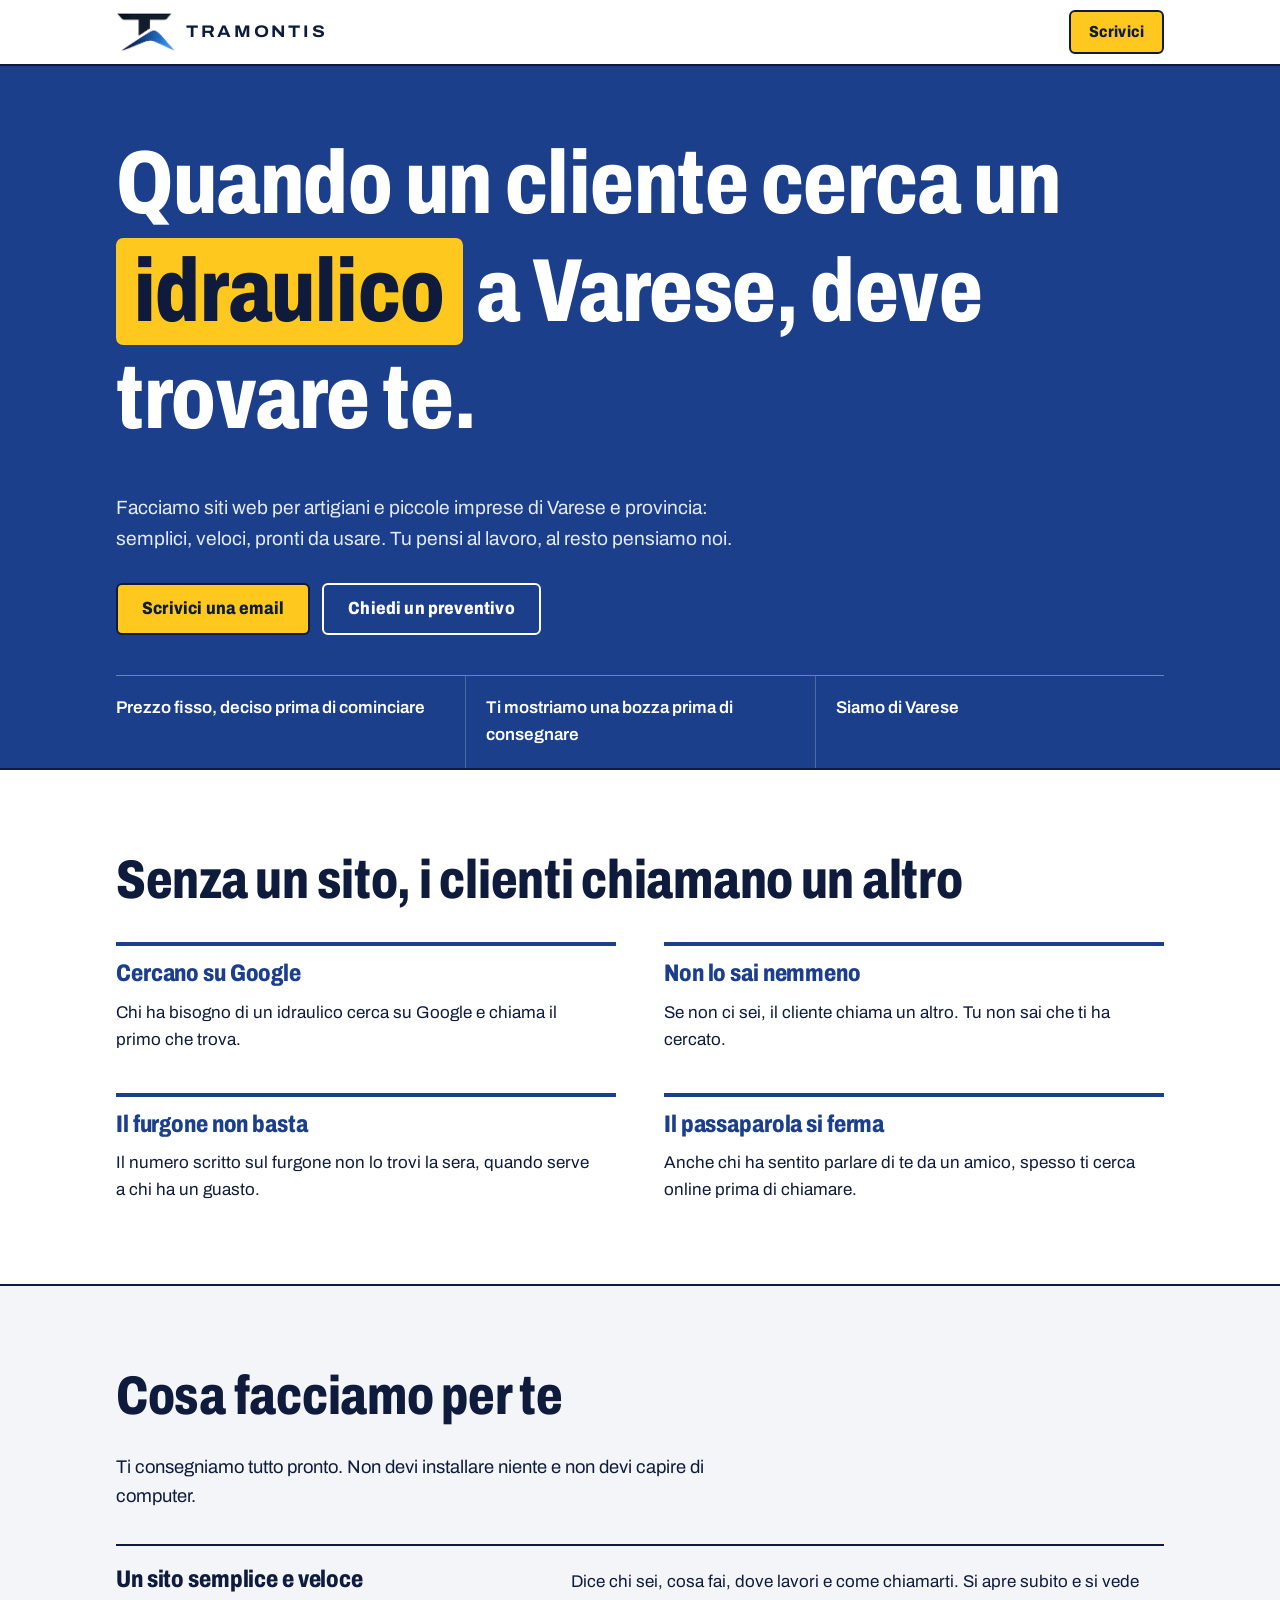
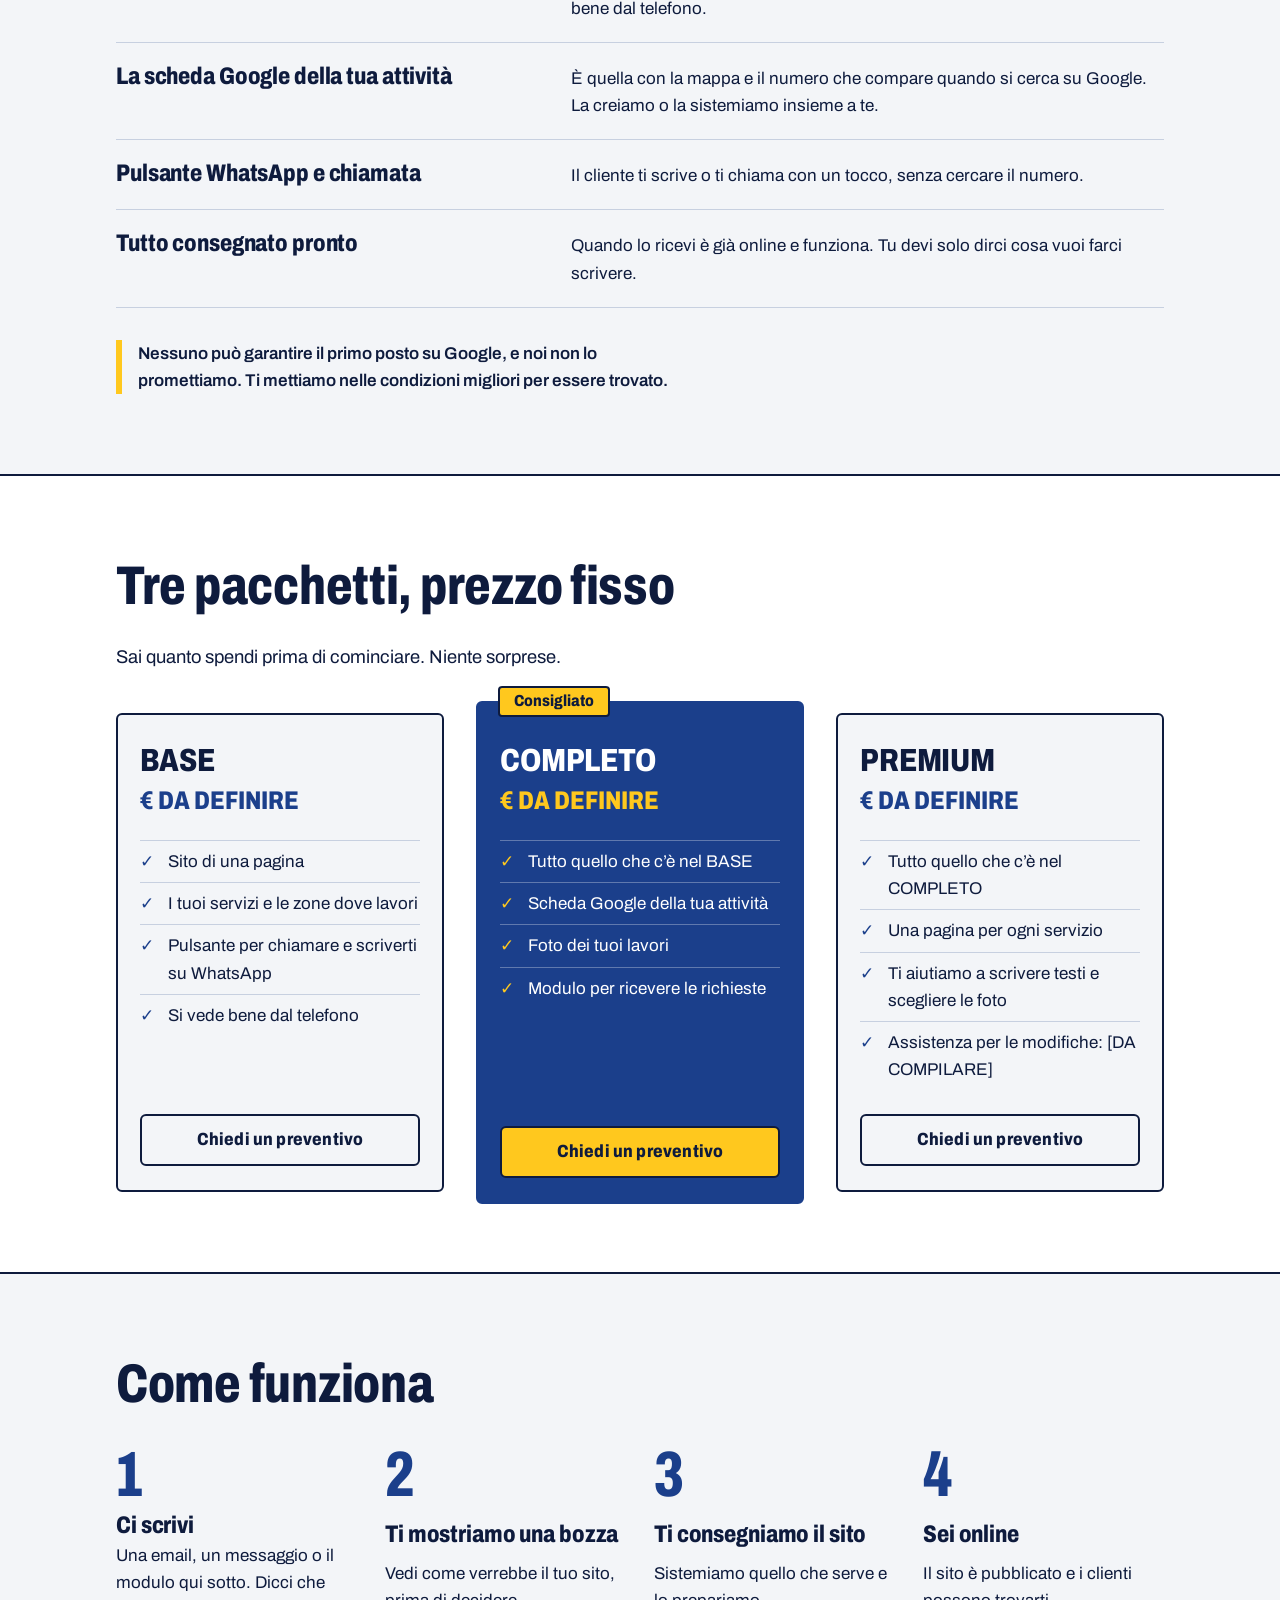
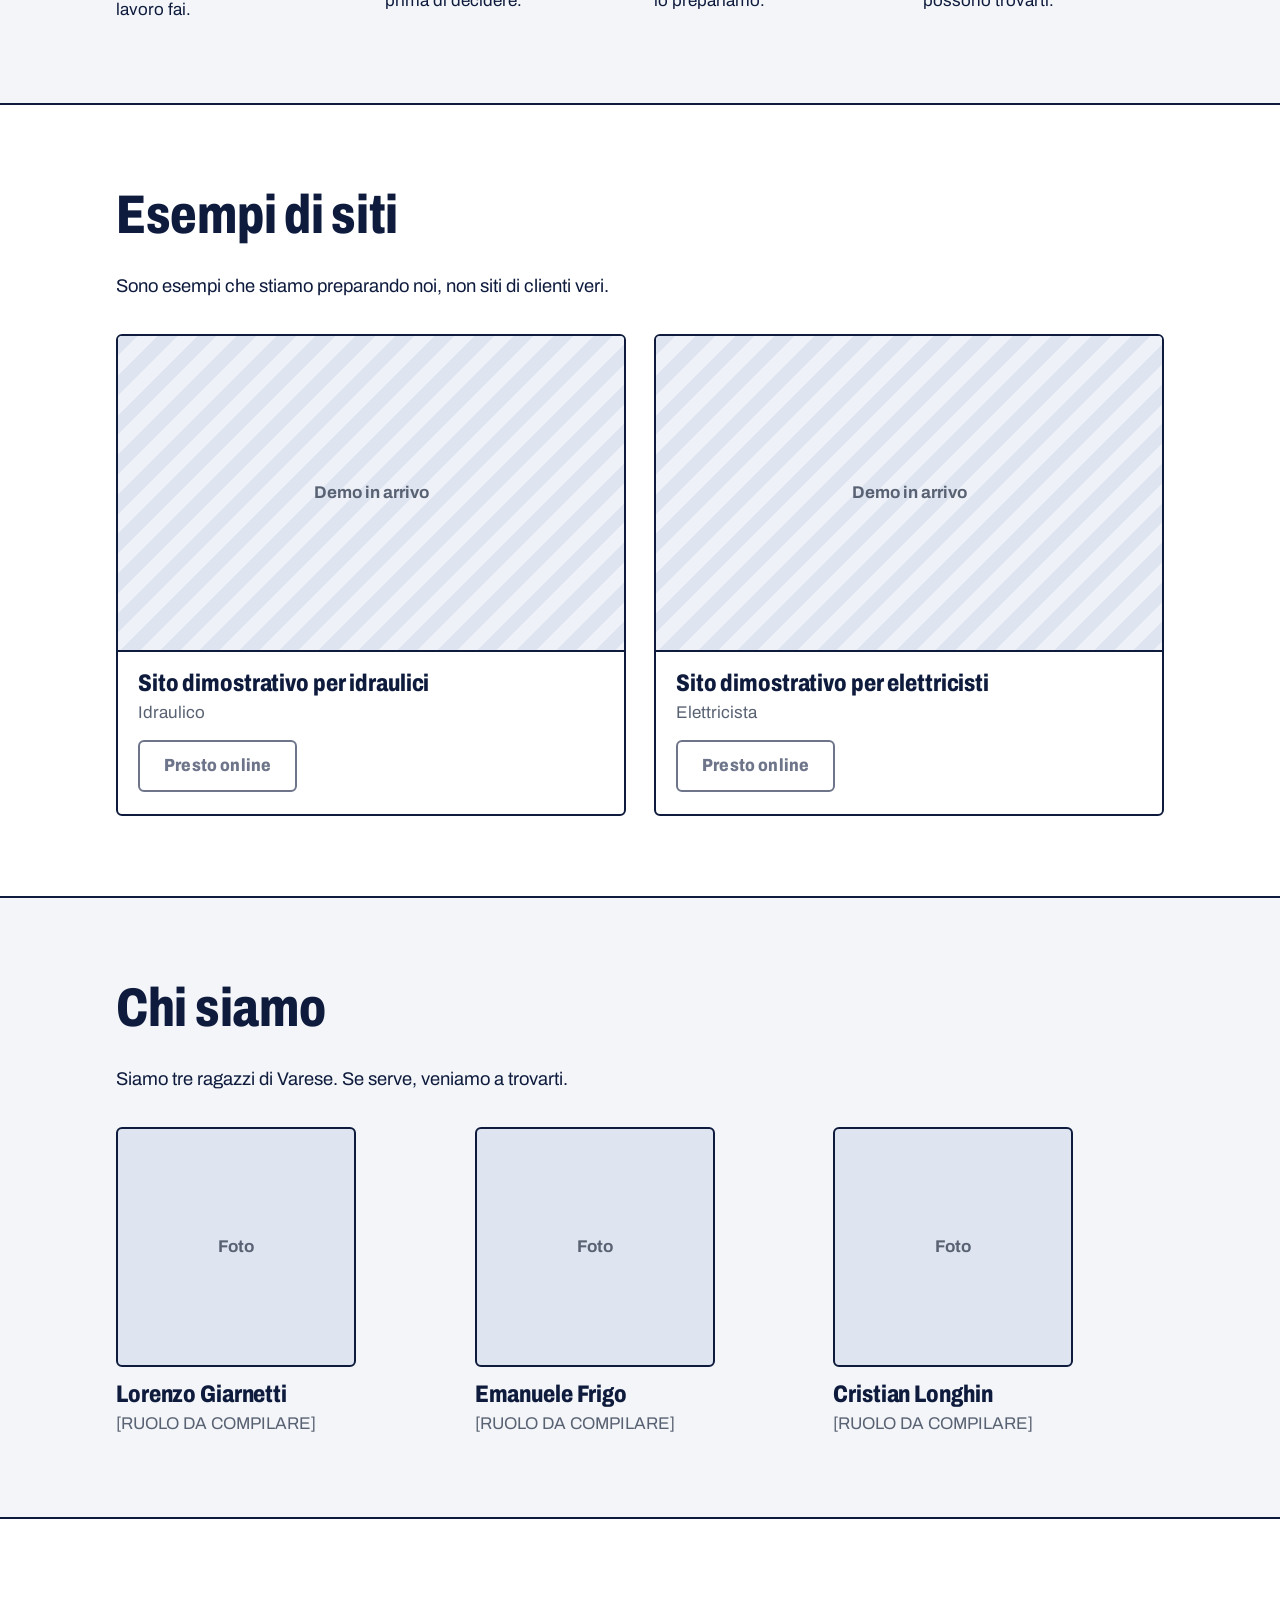
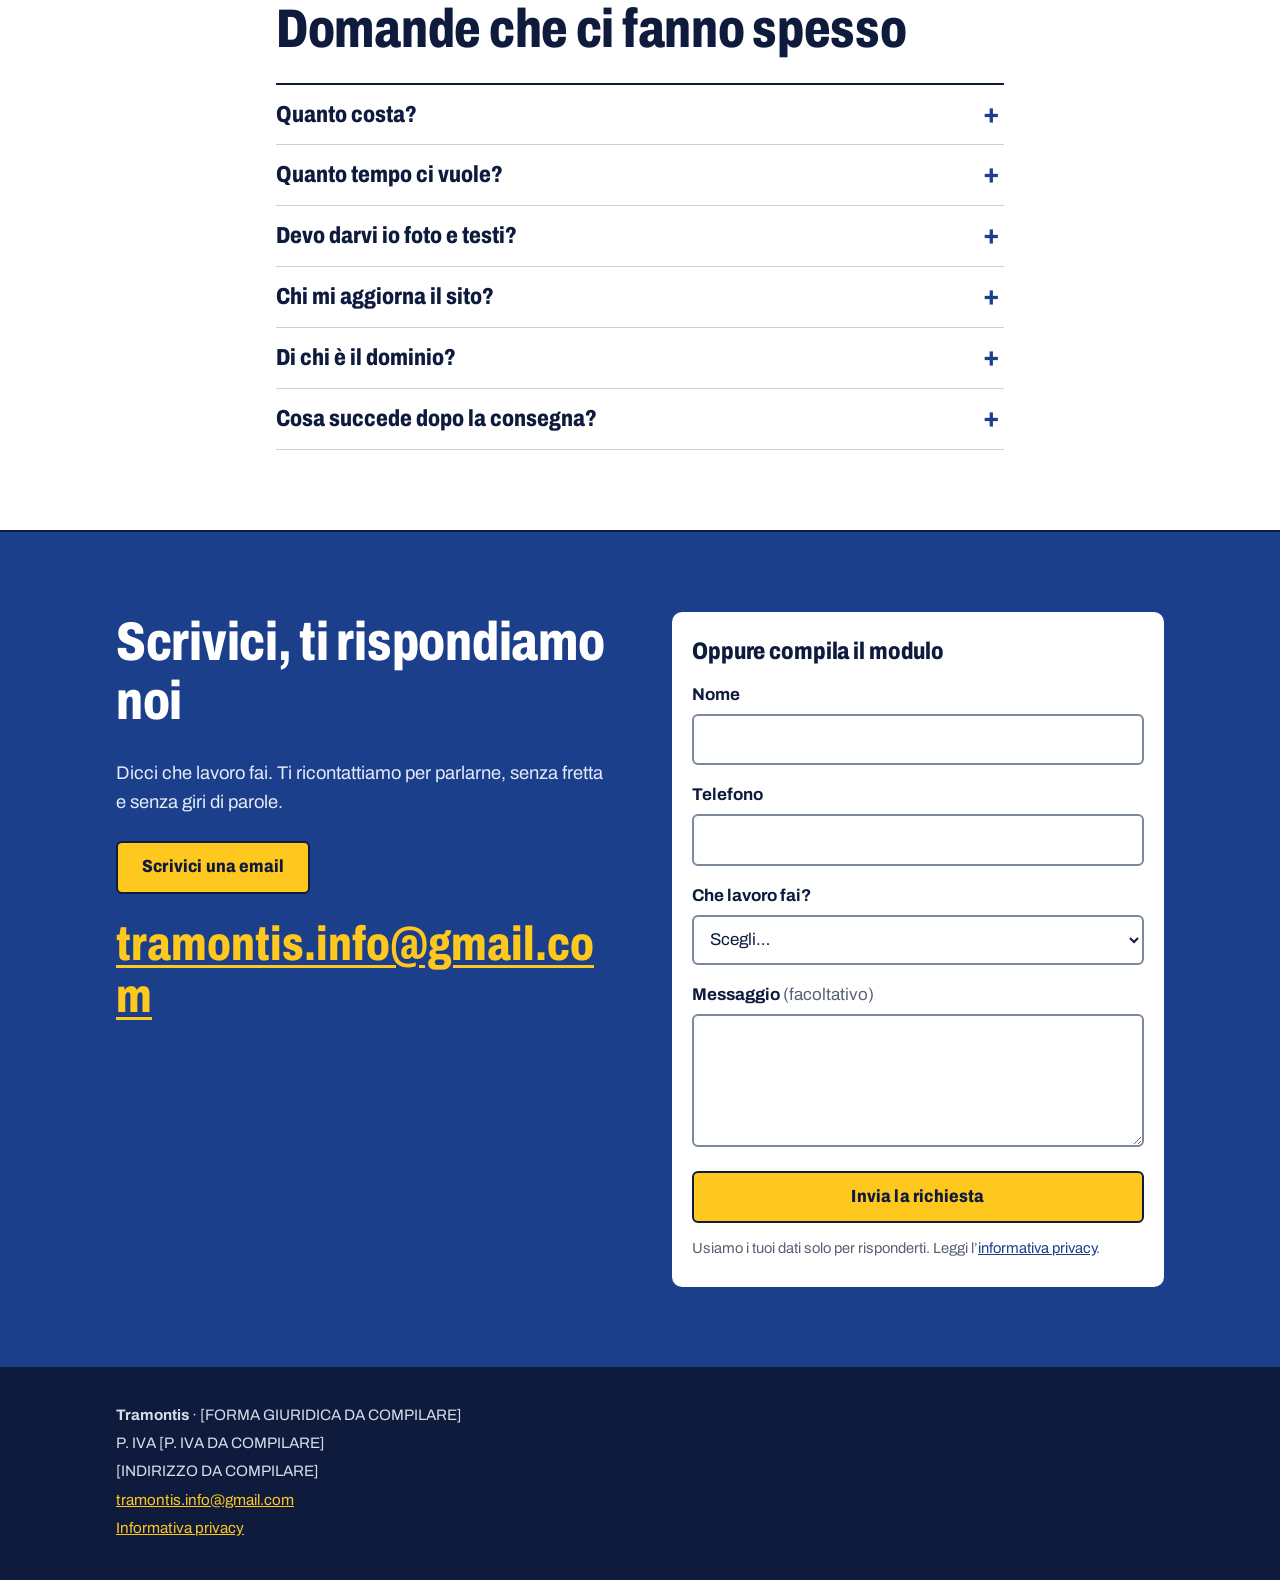
==== commit c75fbfe7: "Usa il logo vero: simbolo in header, favicon, immagine di anteprima social Co-Authored-By: Claude So" ====
--- a/index.html
+++ b/index.html
@@ -7,15 +7,20 @@
   <meta name="description" content="Tramontis fa siti web semplici e veloci per idraulici, elettricisti, giardinieri, imbianchini e falegnami di Varese e provincia. Prezzo fisso, tutto pronto.">
   <meta name="theme-color" content="#1b3f8b">
   <link rel="canonical" href="https://luckylori07.github.io/tramontis/">
-  <link rel="icon" href="assets/logo-placeholder.svg" type="image/svg+xml">
-
-  <!-- Open Graph. Quando c'è il logo, aggiungi: <meta property="og:image" content="URL-COMPLETO-DELL-IMMAGINE"> (1200x630) -->
+  <link rel="icon" href="assets/favicon.png" type="image/png">
+
+  <!-- Open Graph. L'immagine di anteprima (assets/og-image.png) è il logo su sfondo bianco. -->
   <meta property="og:type" content="website">
   <meta property="og:locale" content="it_IT">
   <meta property="og:site_name" content="Tramontis">
   <meta property="og:title" content="Tramontis – Siti web per artigiani a Varese e provincia">
   <meta property="og:description" content="Siti web semplici e veloci per artigiani e piccole imprese di Varese. Prezzo fisso, tutto pronto.">
   <meta property="og:url" content="https://luckylori07.github.io/tramontis/">
+  <meta property="og:image" content="https://luckylori07.github.io/tramontis/assets/og-image.png">
+  <meta property="og:image:width" content="1200">
+  <meta property="og:image:height" content="630">
+  <meta property="og:image:alt" content="Logo Tramontis">
+  <meta name="twitter:card" content="summary_large_image">
 
   <link rel="preload" href="assets/fonts/archivo-latin-wdth.woff2" as="font" type="font/woff2" crossorigin>
   <link rel="stylesheet" href="css/style.css">
@@ -29,6 +34,8 @@
     "name": "Tramontis",
     "description": "Siti web per artigiani e piccole imprese di Varese e provincia.",
     "url": "https://luckylori07.github.io/tramontis/",
+    "logo": "https://luckylori07.github.io/tramontis/assets/logo-completo.png",
+    "image": "https://luckylori07.github.io/tramontis/assets/og-image.png",
     "email": "tramontis.info@gmail.com",
     "telephone": "[DA COMPILARE]",
     "vatID": "[DA COMPILARE]",
@@ -54,8 +61,8 @@
   <header class="header">
     <div class="wrap header-in">
       <a class="marchio" href="#" aria-label="Tramontis, torna in cima">
-        <!-- LOGO: quando hai il file, metti il suo nome in src (es. assets/logo.png) e le dimensioni vere in width/height. -->
-        <img src="assets/logo-placeholder.svg" alt="" width="40" height="40">
+        <!-- LOGO: solo il simbolo (ritagliato da assets/logo2.png). Il nome accanto è testo, così resta leggibile da telefono. -->
+        <img src="assets/logo-marchio.png" alt="" width="60" height="40">
         <span>Tramontis</span>
       </a>
       <div class="header-cta">
--- a/css/style.css
+++ b/css/style.css
@@ -92,8 +92,8 @@
 /* ---------- Header ---------- */
 .header { position: sticky; top: 0; z-index: 50; background: var(--bianco); border-bottom: 2px solid var(--notte); }
 .header-in { display: flex; align-items: center; justify-content: space-between; gap: 12px; min-height: 64px; }
-.marchio { display: flex; align-items: center; gap: 10px; color: var(--notte); text-decoration: none; font-weight: 800; font-stretch: 80%; font-size: 1.7rem; line-height: 1; }
-.marchio img { display: block; border-radius: 6px; }
+.marchio { display: flex; align-items: center; gap: 10px; color: var(--notte); text-decoration: none; font-weight: 700; font-stretch: 112%; font-size: 1.05rem; letter-spacing: .16em; text-transform: uppercase; line-height: 1; }
+.marchio img { display: block; }
 .header-cta { display: flex; gap: 8px; }
 
 /* ---------- Hero: il pannello del furgone ---------- */
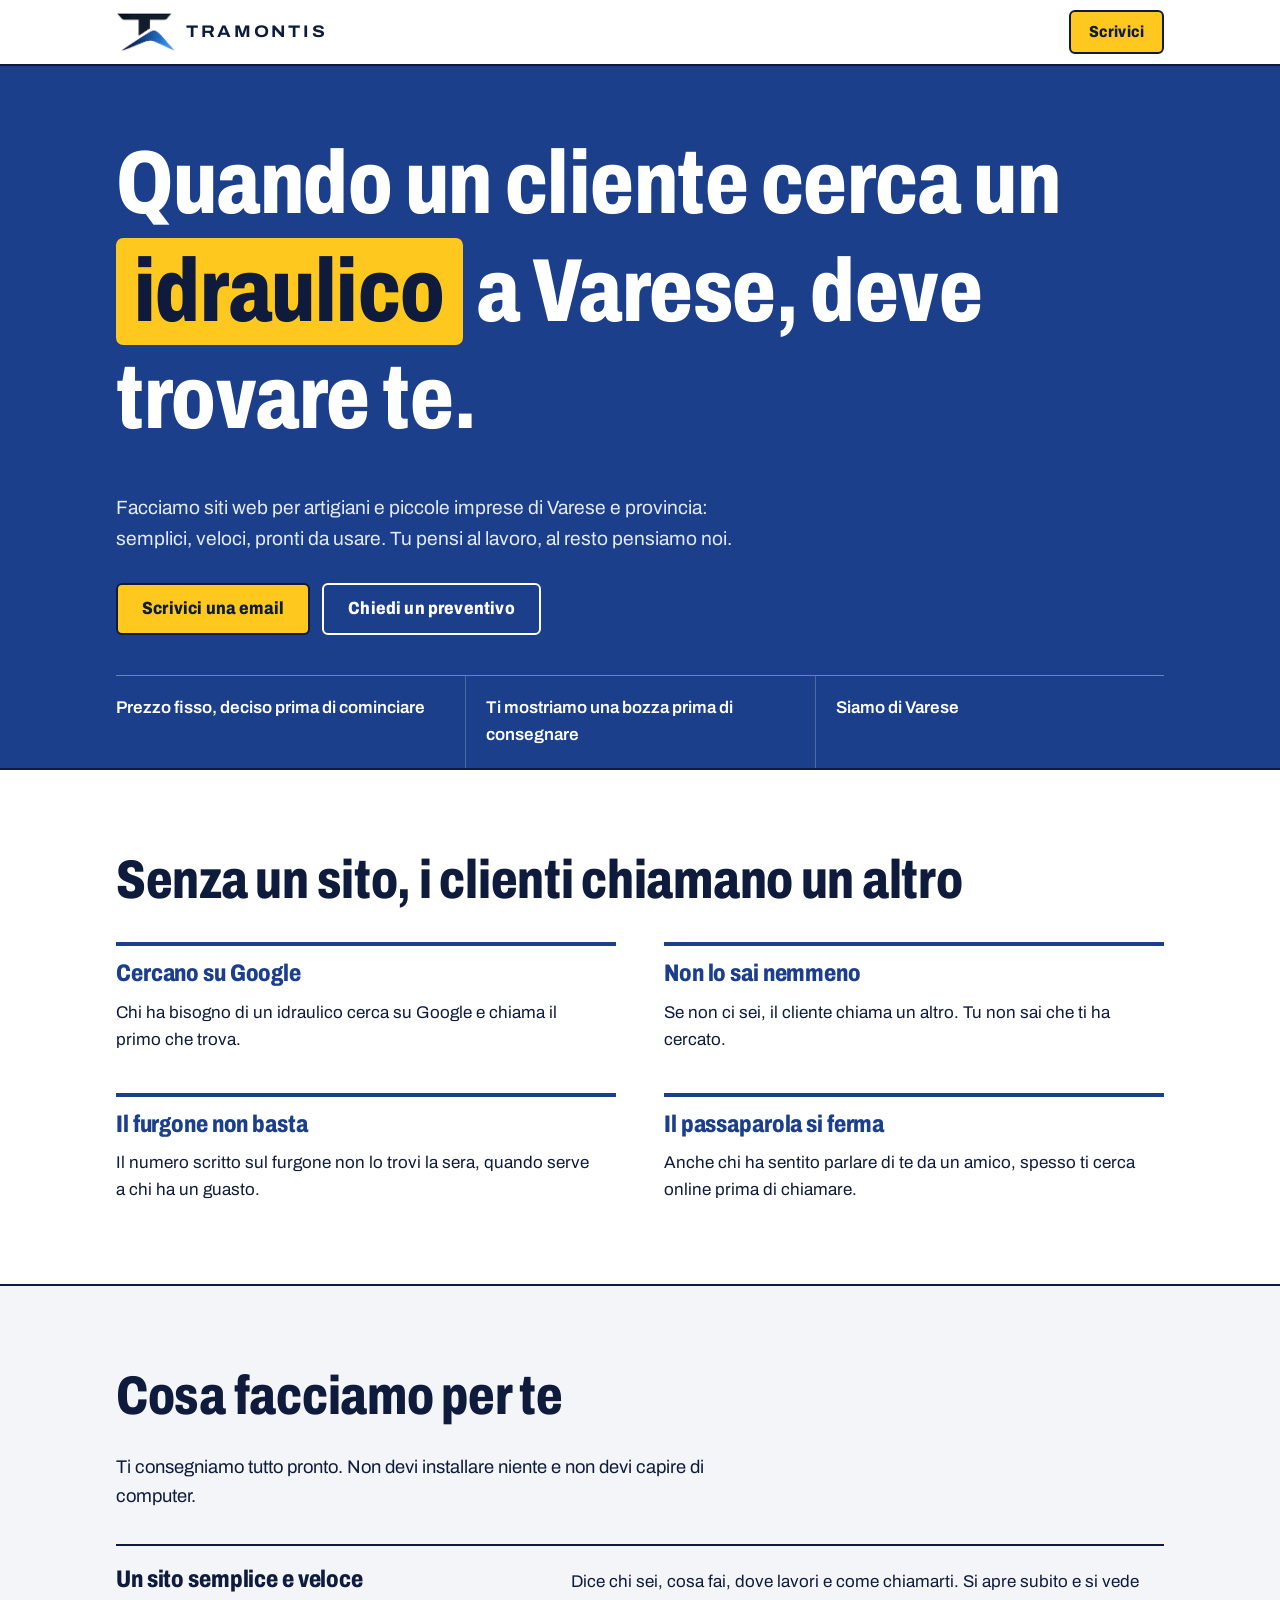
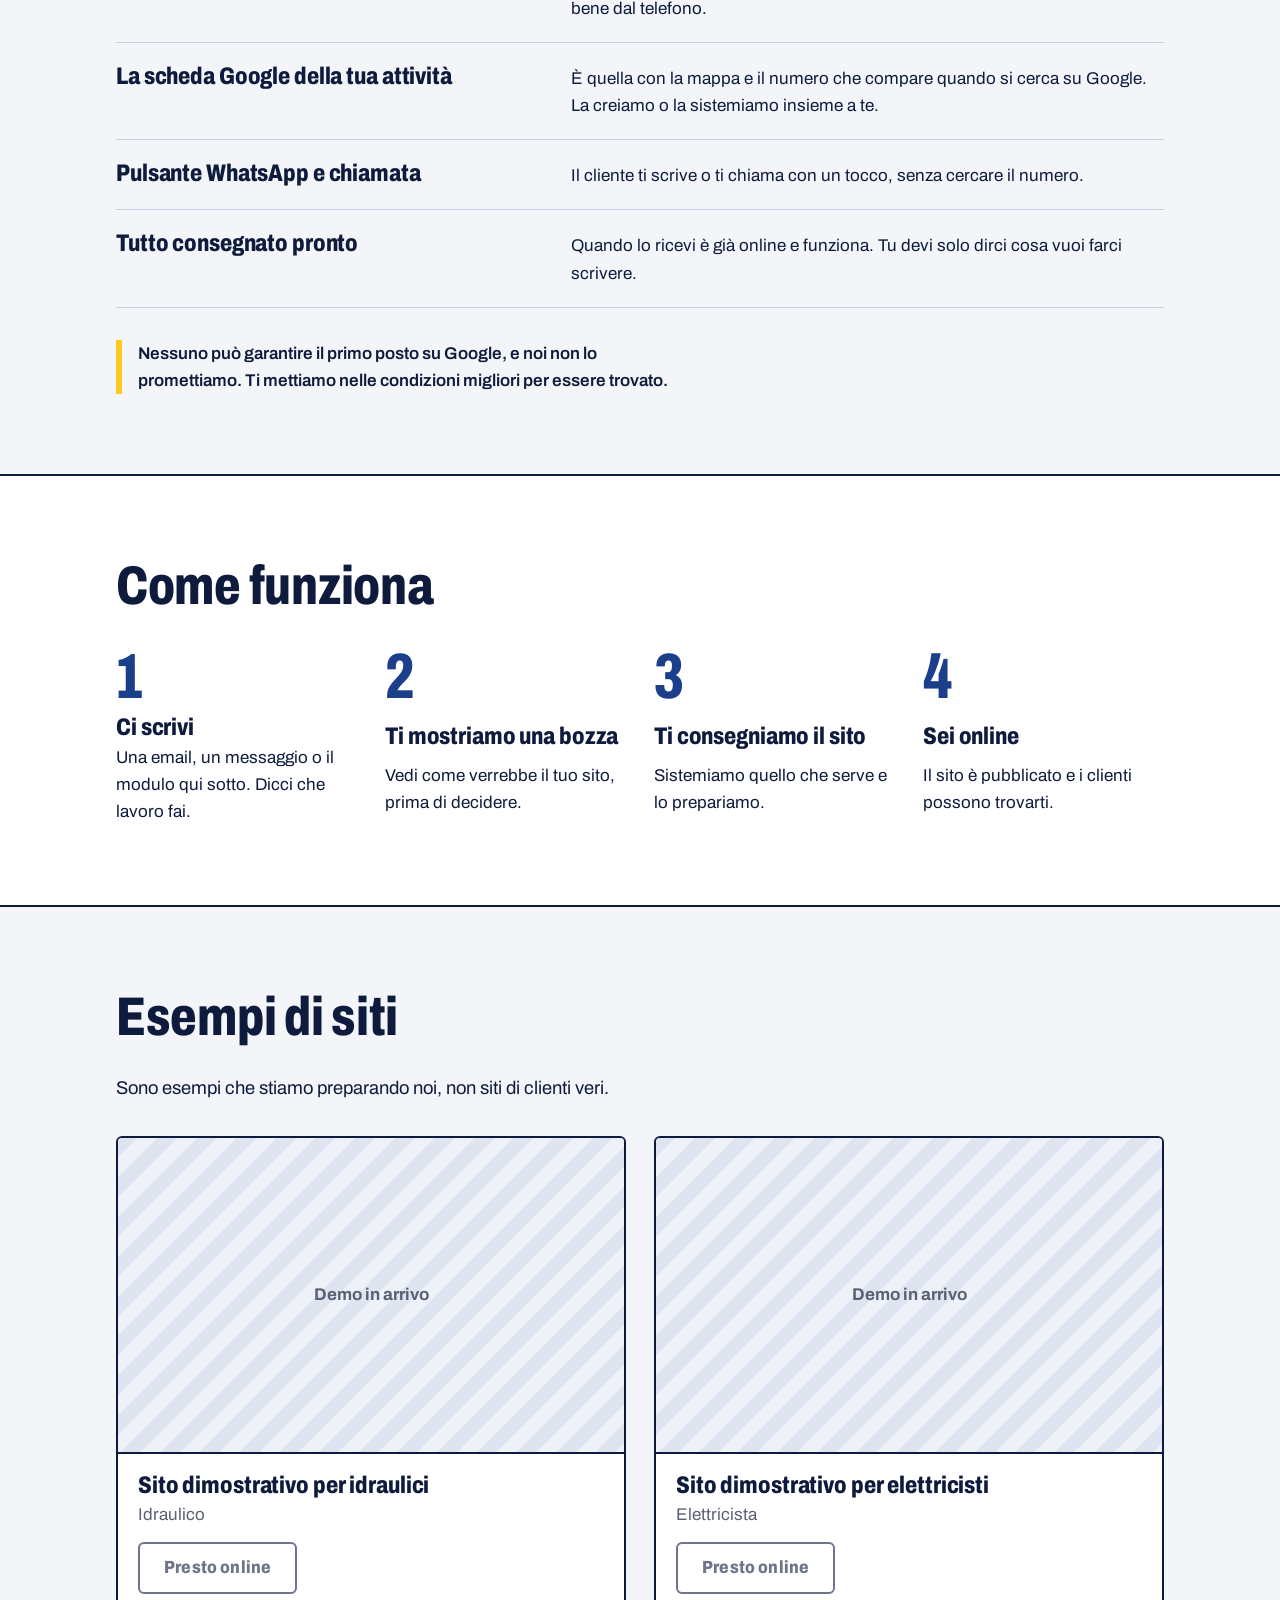
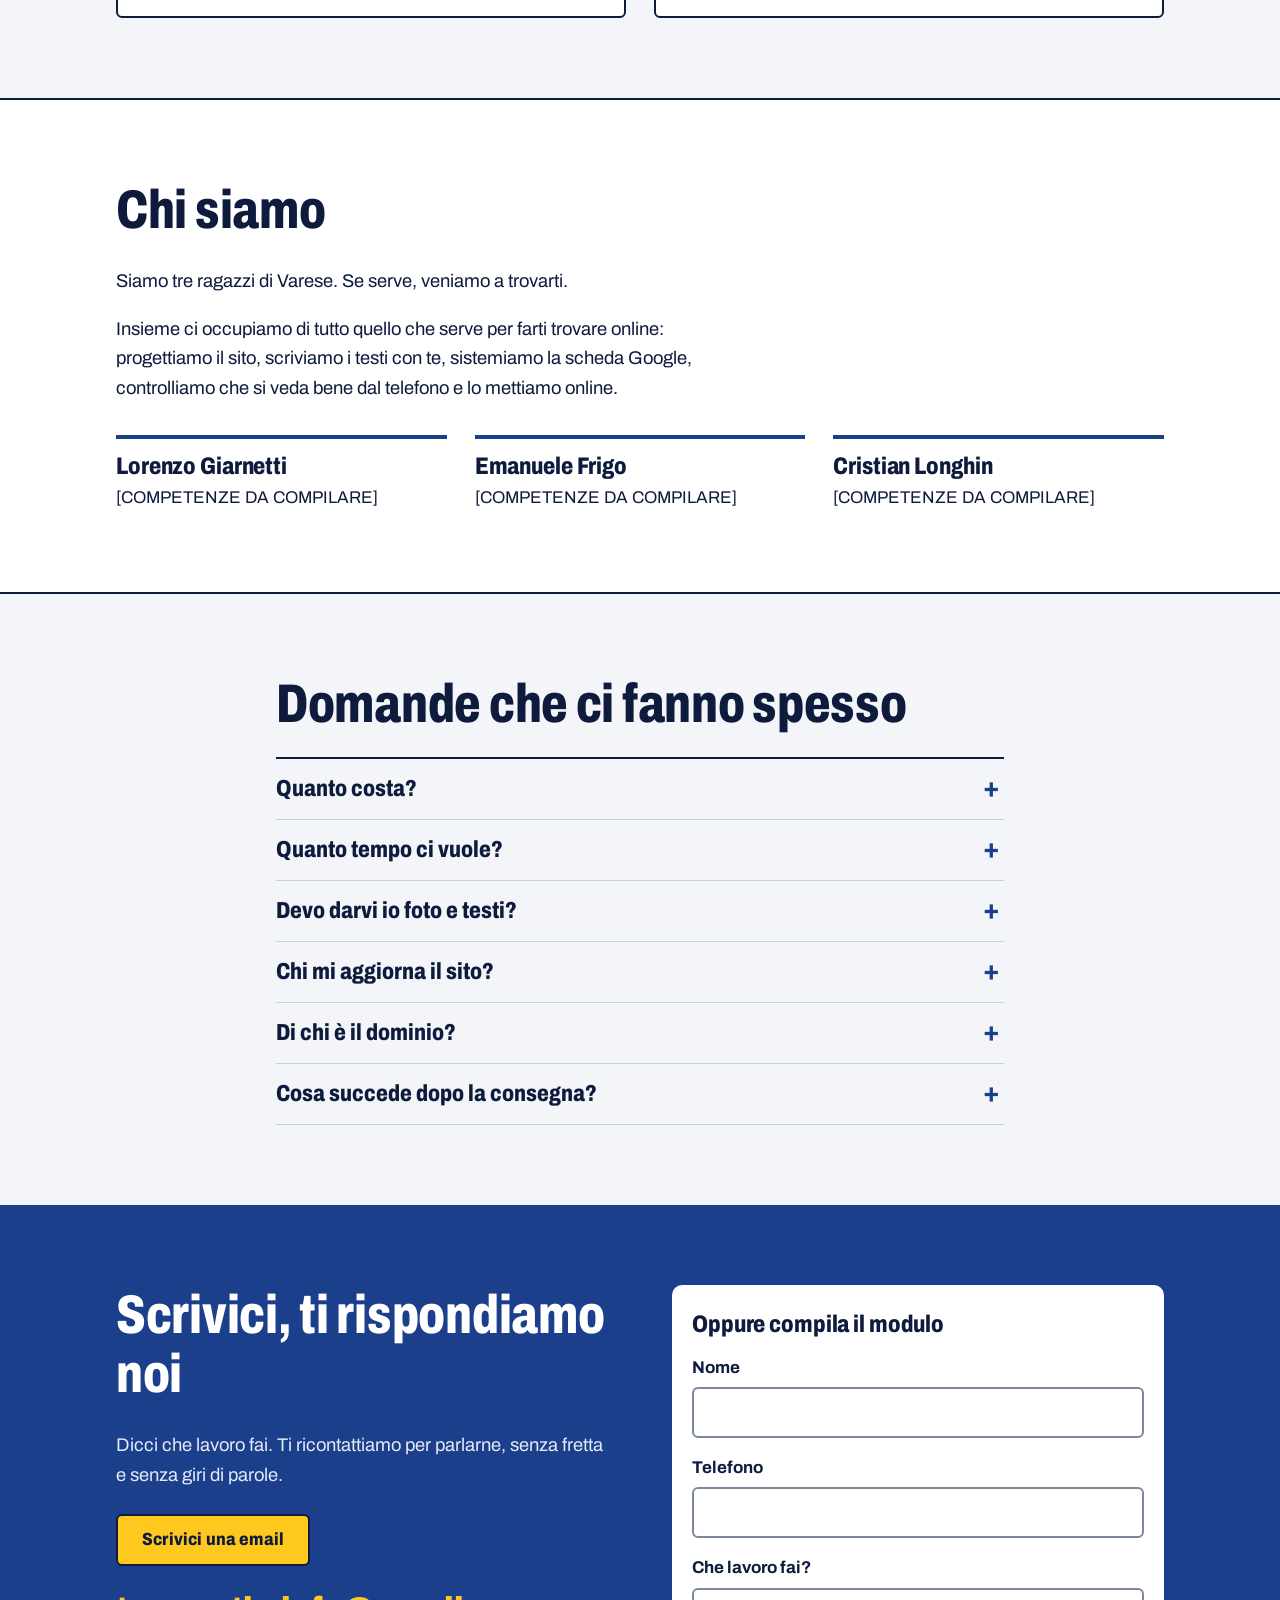
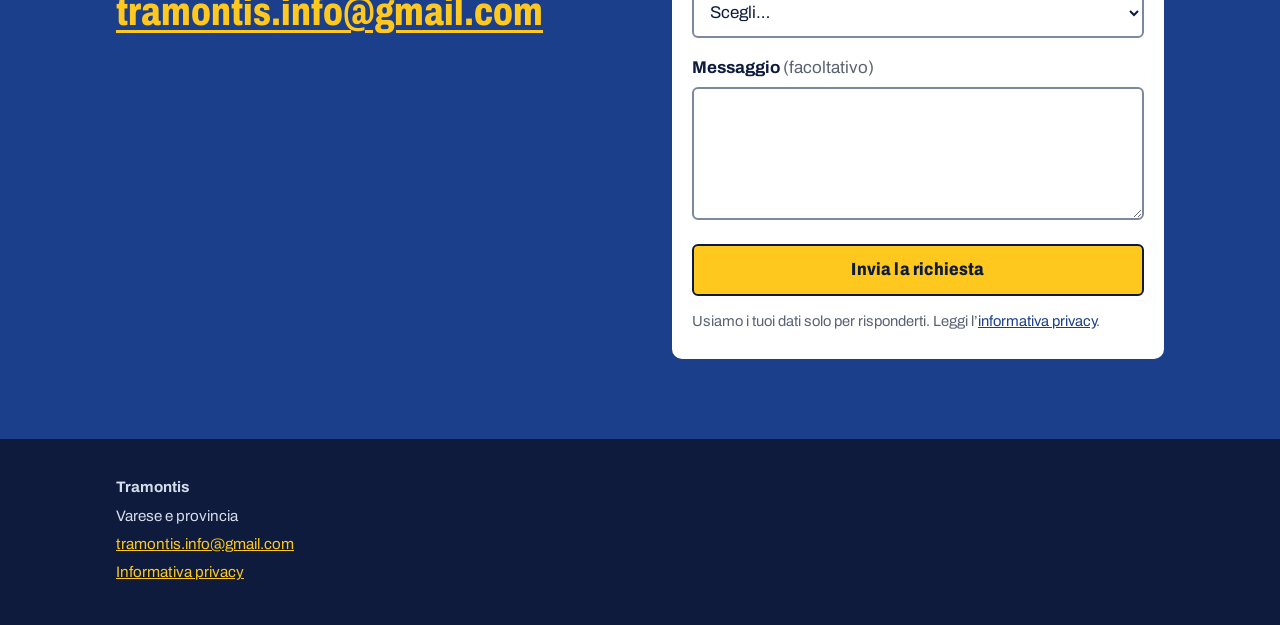
==== commit c60a902d: "Togli i pacchetti, le foto segnaposto e i dati legali dal footer; aggiungi competenze; correggi emai" ====
--- a/index.html
+++ b/index.html
@@ -144,57 +144,8 @@
       </div>
     </section>
 
-    <!-- 5. PACCHETTI -->
-    <!-- DA CONFERMARE: contenuto dei pacchetti e prezzi. Qui sotto c'è una bozza. -->
-    <section class="sezione alt" id="pacchetti">
-      <div class="wrap">
-        <h2>Tre pacchetti, prezzo fisso</h2>
-        <p class="intro">Sai quanto spendi prima di cominciare. Niente sorprese.</p>
-        <div class="pacchetti">
-
-          <article class="pacchetto">
-            <h3>BASE</h3>
-            <p class="prezzo">€ DA DEFINIRE</p>
-            <ul class="elenco">
-              <li>Sito di una pagina</li>
-              <li>I tuoi servizi e le zone dove lavori</li>
-              <li>Pulsante per chiamare e scriverti su WhatsApp</li>
-              <li>Si vede bene dal telefono</li>
-            </ul>
-            <a class="btn btn-secondario" href="#contatti">Chiedi un preventivo</a>
-          </article>
-
-          <article class="pacchetto consigliato">
-            <p class="etichetta">Consigliato</p>
-            <h3>COMPLETO</h3>
-            <p class="prezzo">€ DA DEFINIRE</p>
-            <ul class="elenco">
-              <li>Tutto quello che c’è nel BASE</li>
-              <li>Scheda Google della tua attività</li>
-              <li>Foto dei tuoi lavori</li>
-              <li>Modulo per ricevere le richieste</li>
-            </ul>
-            <a class="btn btn-primario" href="#contatti">Chiedi un preventivo</a>
-          </article>
-
-          <article class="pacchetto">
-            <h3>PREMIUM</h3>
-            <p class="prezzo">€ DA DEFINIRE</p>
-            <ul class="elenco">
-              <li>Tutto quello che c’è nel COMPLETO</li>
-              <li>Una pagina per ogni servizio</li>
-              <li>Ti aiutiamo a scrivere testi e scegliere le foto</li>
-              <li>Assistenza per le modifiche: [DA COMPILARE]</li>
-            </ul>
-            <a class="btn btn-secondario" href="#contatti">Chiedi un preventivo</a>
-          </article>
-
-        </div>
-      </div>
-    </section>
-
     <!-- 6. COME FUNZIONA -->
-    <section class="sezione" id="come-funziona">
+    <section class="sezione alt" id="come-funziona">
       <div class="wrap">
         <h2>Come funziona</h2>
         <ol class="passi">
@@ -215,7 +166,7 @@
          4. Cambia titolo e settore, e al posto di <span class="btn btn-secondario disabilitato">
             metti <a class="btn btn-secondario" href="URL-DELLA-DEMO">Guarda la demo</a>.
          Le demo sono esempi realizzati da noi: non scrivere mai che sono clienti veri se non lo sono. -->
-    <section class="sezione alt" id="esempi">
+    <section class="sezione" id="esempi">
       <div class="wrap">
         <h2>Esempi di siti</h2>
         <p class="intro">Sono esempi che stiamo preparando noi, non siti di clienti veri.</p>
@@ -241,44 +192,41 @@
     </section>
 
     <!-- 8. CHI SIAMO -->
-    <section class="sezione" id="chi-siamo">
+    <section class="sezione alt" id="chi-siamo">
       <div class="wrap">
         <h2>Chi siamo</h2>
         <p class="intro">Siamo tre ragazzi di Varese. Se serve, veniamo a trovarti.</p>
+        <p class="intro">Insieme ci occupiamo di tutto quello che serve per farti trovare online: progettiamo il sito, scriviamo i testi con te, sistemiamo la scheda Google, controlliamo che si veda bene dal telefono e lo mettiamo online.</p>
         <ul class="persone">
-          <!-- FOTO: sostituisci <div class="foto"> con <img class="foto" src="assets/NOME.webp" alt="Nome Cognome" width="240" height="240" loading="lazy"> -->
           <li class="persona">
-            <div class="foto" role="img" aria-label="Foto di Lorenzo Giarnetti (da aggiungere)">Foto</div>
             <h3>Lorenzo Giarnetti</h3>
-            <p data-role="0">[RUOLO DA COMPILARE]</p>
+            <p data-competenze="0">[COMPETENZE DA COMPILARE]</p>
           </li>
           <li class="persona">
-            <div class="foto" role="img" aria-label="Foto di Emanuele Frigo (da aggiungere)">Foto</div>
             <h3>Emanuele Frigo</h3>
-            <p data-role="1">[RUOLO DA COMPILARE]</p>
+            <p data-competenze="1">[COMPETENZE DA COMPILARE]</p>
           </li>
           <li class="persona">
-            <div class="foto" role="img" aria-label="Foto di Cristian Longhin (da aggiungere)">Foto</div>
             <h3>Cristian Longhin</h3>
-            <p data-role="2">[RUOLO DA COMPILARE]</p>
+            <p data-competenze="2">[COMPETENZE DA COMPILARE]</p>
           </li>
         </ul>
       </div>
     </section>
 
     <!-- 9. FAQ -->
-    <!-- DA CONFERMARE: tempi, costi e regole del dominio sono una bozza. -->
-    <section class="sezione alt" id="faq">
+    <!-- DA CONFERMARE: prezzi, tempi, costi e regole del dominio sono una bozza. -->
+    <section class="sezione" id="faq">
       <div class="wrap stretto">
         <h2>Domande che ci fanno spesso</h2>
 
         <details>
           <summary>Quanto costa?</summary>
-          <p>Ci sono tre pacchetti a prezzo fisso, scritti qui sopra. Il prezzo lo sai prima di cominciare. Per scegliere quello giusto, <a href="#contatti">scrivici</a>.</p>
+          <p>Dipende da cosa ti serve. Scrivici che lavoro fai e ti diciamo il prezzo prima di cominciare. Prezzi indicativi: [DA COMPILARE].</p>
         </details>
         <details>
           <summary>Quanto tempo ci vuole?</summary>
-          <p>Dipende dal pacchetto e da quanto in fretta ci mandi foto e informazioni. Prima di cominciare ti diciamo i tempi. Tempi indicativi: [DA COMPILARE].</p>
+          <p>Dipende da cosa ti serve e da quanto in fretta ci mandi foto e informazioni. Prima di cominciare ti diciamo i tempi. Tempi indicativi: [DA COMPILARE].</p>
         </details>
         <details>
           <summary>Devo darvi io foto e testi?</summary>
@@ -367,9 +315,8 @@
   <!-- 11. FOOTER -->
   <footer class="footer">
     <div class="wrap footer-in">
-      <p><strong data-cfg="ragioneSociale">Tramontis</strong> · <span data-cfg="formaGiuridica">[FORMA GIURIDICA DA COMPILARE]</span></p>
-      <p>P. IVA <span data-cfg="partitaIva">[P. IVA DA COMPILARE]</span></p>
-      <p data-cfg="indirizzo">[INDIRIZZO DA COMPILARE]</p>
+      <p><strong data-cfg="ragioneSociale">Tramontis</strong></p>
+      <p data-cfg="zona">Varese e provincia</p>
       <p><a data-href="mailto" href="mailto:tramontis.info@gmail.com?subject=Richiesta%20preventivo%20dal%20sito"><span data-cfg="email">tramontis.info@gmail.com</span></a></p>
       <p><a href="privacy.html">Informativa privacy</a></p>
     </div>
--- a/css/style.css
+++ b/css/style.css
@@ -143,28 +143,6 @@
 .righe h3 { margin: 0; }
 .righe p { margin: 0; max-width: 34em; }
 
-/* ---------- Pacchetti ---------- */
-.pacchetti { display: grid; gap: 32px; margin-top: 40px; }
-.pacchetto {
-  position: relative; display: flex; flex-direction: column;
-  padding: 28px 22px 24px; background: var(--fondo);
-  border: 2px solid var(--notte); border-radius: 6px;
-}
-.pacchetto h3 { font-size: 2rem; margin-bottom: .1em; }
-.prezzo { margin: 0 0 18px; font-size: 1.6rem; font-weight: 800; font-stretch: 80%; color: var(--blu); }
-.elenco { list-style: none; margin: 0 0 24px; padding: 0; flex: 1; }
-.elenco li { padding: 7px 0 7px 28px; position: relative; border-top: 1px solid var(--linea); }
-.elenco li::before { content: "✓"; position: absolute; left: 0; color: var(--blu); font-weight: 800; }
-.pacchetto.consigliato { background: var(--blu); color: #fff; border-color: var(--blu); }
-.pacchetto.consigliato .prezzo { color: var(--giallo); }
-.pacchetto.consigliato .elenco li { border-top-color: rgba(255, 255, 255, .3); }
-.pacchetto.consigliato .elenco li::before { color: var(--giallo); }
-.etichetta {
-  position: absolute; top: -17px; left: 20px; margin: 0; padding: 3px 14px;
-  background: var(--giallo); color: var(--notte); border: 2px solid var(--notte); border-radius: 4px;
-  font-weight: 800; font-stretch: 85%; font-size: 1rem; line-height: 1.3;
-}
-
 /* ---------- Passi: qui i numeri servono, è una sequenza ---------- */
 .passi { list-style: none; counter-reset: passo; margin: 32px 0 0; padding: 0; display: grid; gap: 24px; }
 .passi li { counter-increment: passo; display: grid; grid-template-columns: 64px 1fr; column-gap: 8px; align-items: start; }
@@ -190,13 +168,9 @@
 
 /* ---------- Persone ---------- */
 .persone { list-style: none; margin: 32px 0 0; padding: 0; display: grid; gap: 28px; }
-.foto {
-  display: flex; align-items: center; justify-content: center;
-  width: 100%; max-width: 240px; aspect-ratio: 1; margin-bottom: 14px; border-radius: 6px; object-fit: cover;
-  background: #dfe5f0; color: var(--asfalto); font-weight: 700; border: 2px solid var(--notte);
-}
-.persona h3 { margin-bottom: .1em; }
-.persona p { margin: 0; color: var(--asfalto); }
+.persona { border-top: 4px solid var(--blu); padding-top: 14px; }
+.persona h3 { margin-bottom: .2em; }
+.persona p { margin: 0; max-width: 28em; }
 
 /* ---------- FAQ ---------- */
 .stretto h2 { margin-bottom: 24px; }
@@ -221,7 +195,7 @@
 .contatti-in { display: grid; gap: 40px; }
 .cta-colonna { display: flex; flex-direction: column; gap: 12px; margin: 24px 0; }
 .lettering {
-  display: inline-block; font-size: clamp(1.7rem, 7.4vw, 3rem); font-weight: 800; font-stretch: 76%; line-height: 1.1;
+  display: inline-block; font-size: clamp(1.7rem, 7.4vw, 2.5rem); font-weight: 800; font-stretch: 76%; line-height: 1.1;
   color: var(--giallo) !important; text-decoration-thickness: 3px; text-underline-offset: 5px; overflow-wrap: anywhere;
 }
 
@@ -275,8 +249,6 @@
 }
 
 @media (min-width: 900px) {
-  .pacchetti { grid-template-columns: repeat(3, 1fr); align-items: stretch; }
-  .pacchetto.consigliato { margin-top: -12px; margin-bottom: -12px; padding-top: 40px; }
   .passi { grid-template-columns: repeat(4, 1fr); gap: 28px; }
   .passi li { grid-template-columns: 1fr; }
   .passi li::before { grid-row: auto; margin-bottom: 8px; }
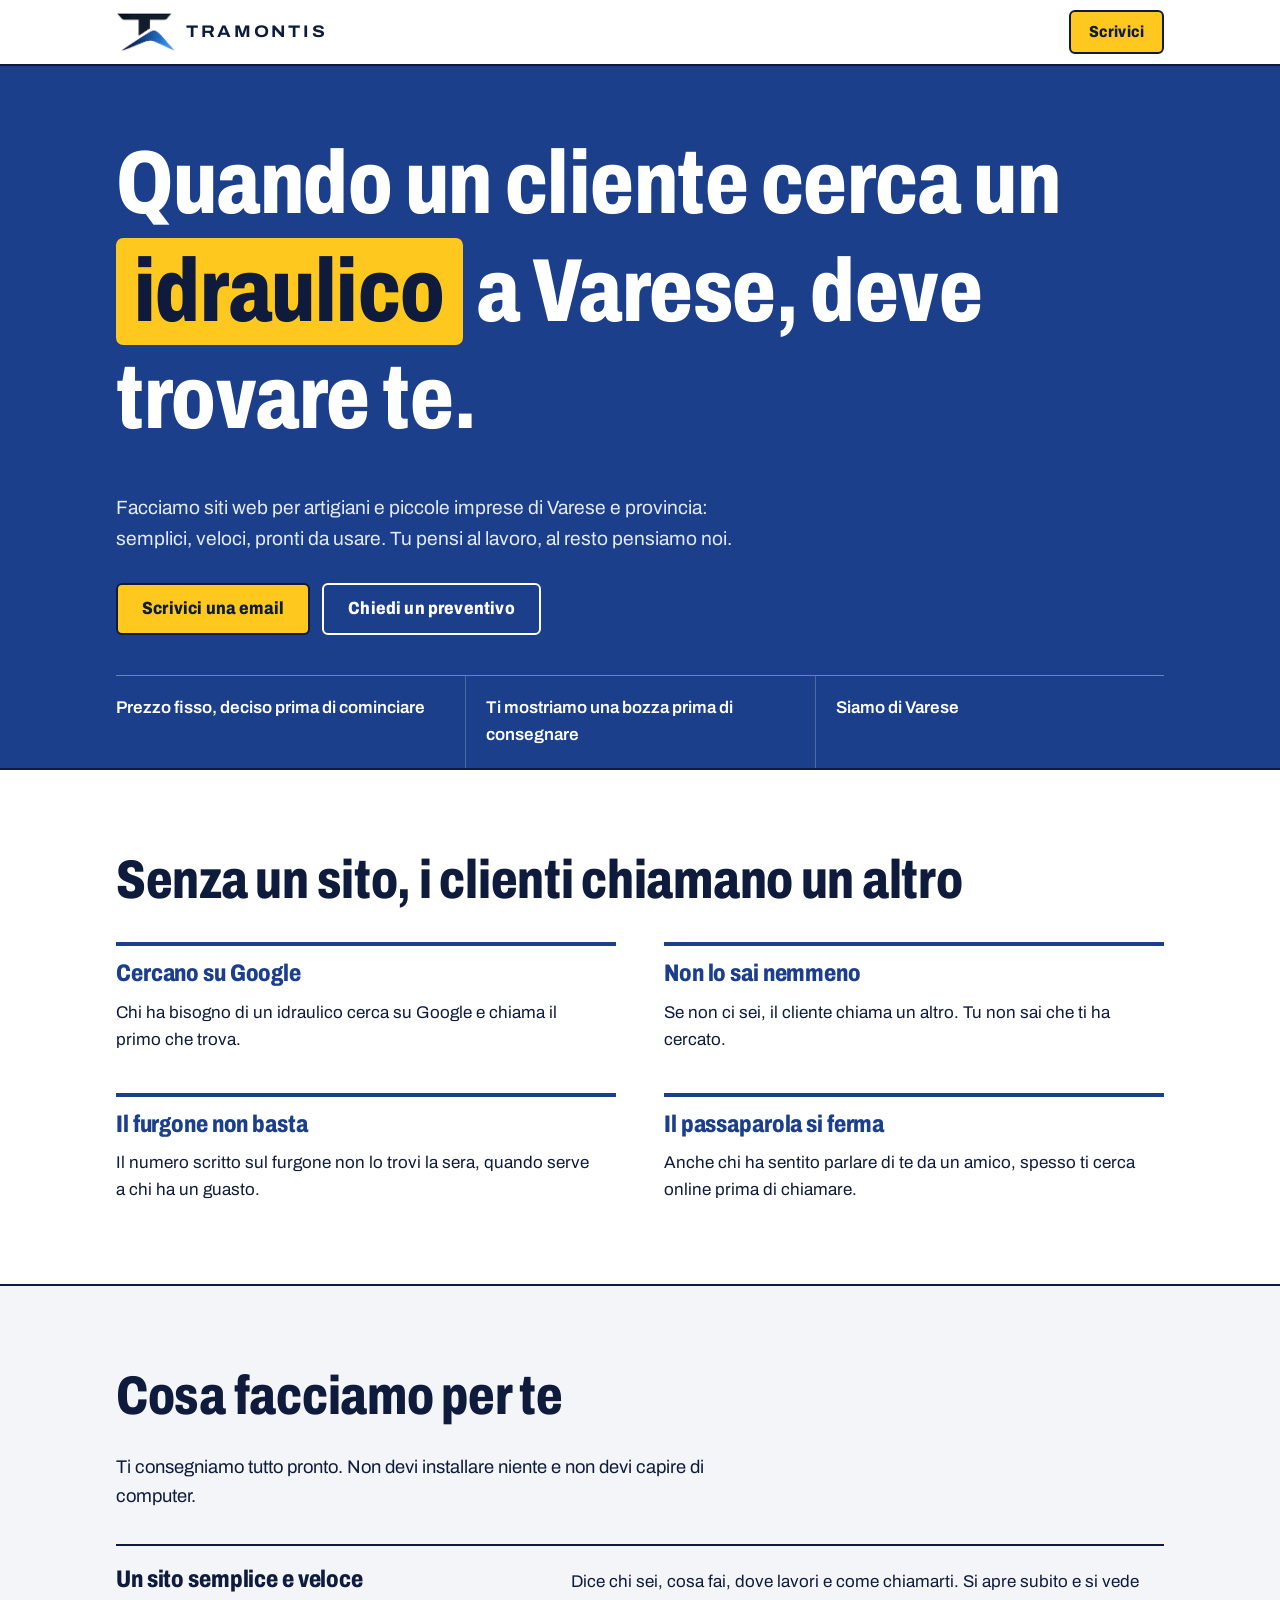
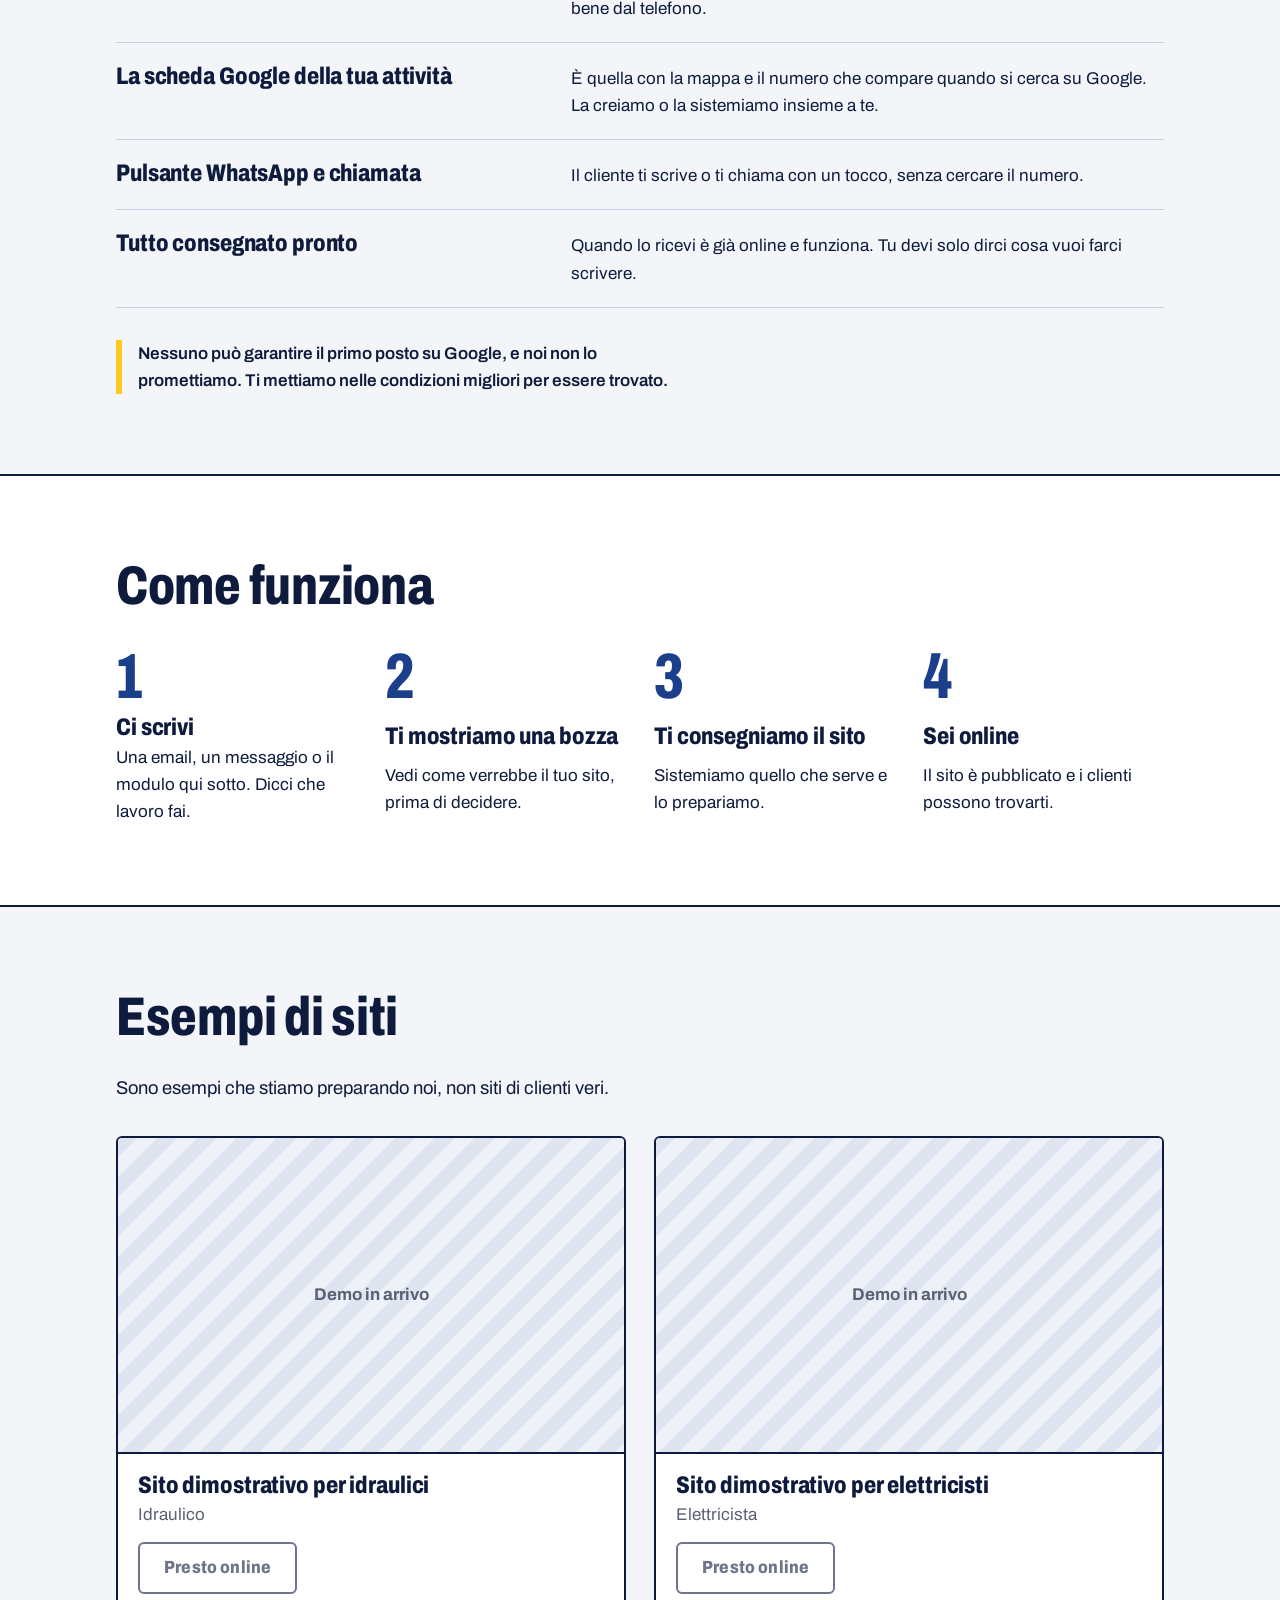
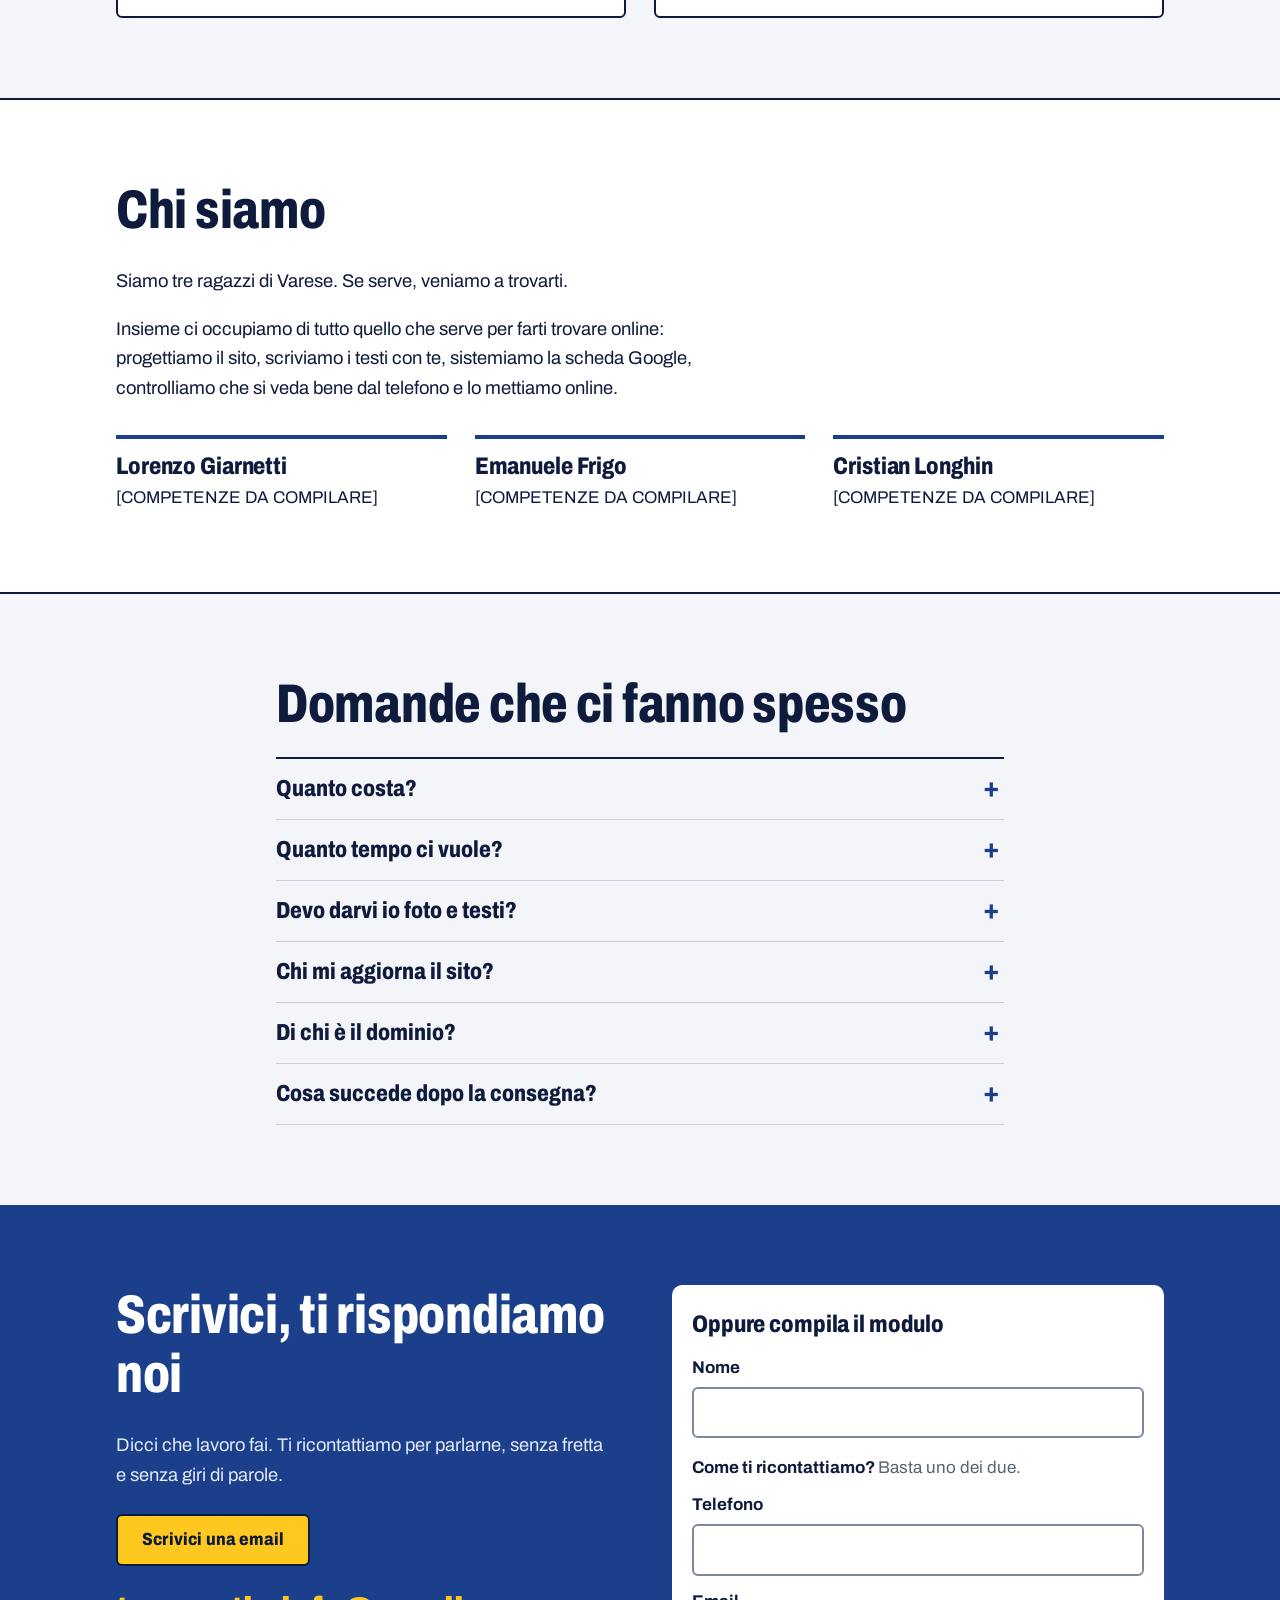
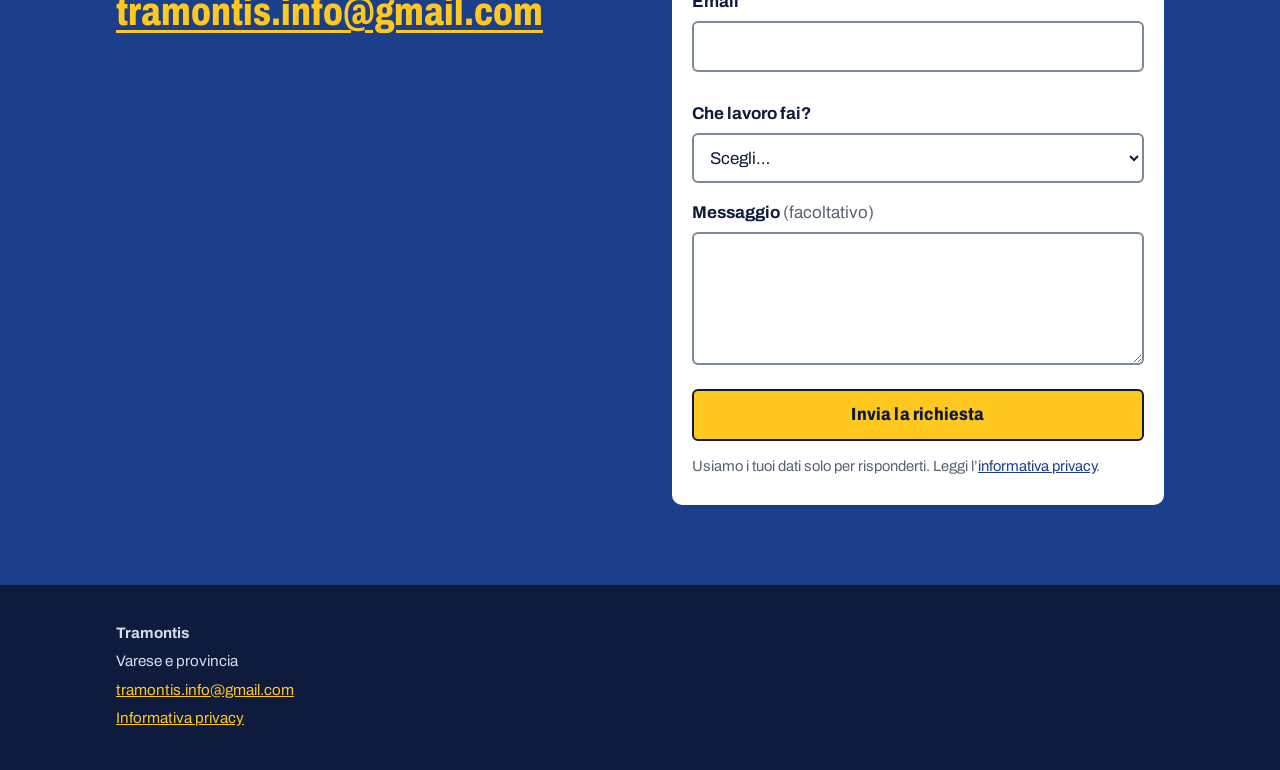
==== commit b41976c5: "Form: telefono o email, ne basta uno Co-Authored-By: Claude Sonnet 5.5 <noreply@anthropic.com> Claud" ====
--- a/index.html
+++ b/index.html
@@ -270,11 +270,20 @@
             <p class="errore" id="nome-errore"></p>
           </div>
 
-          <div class="campo">
-            <label for="telefono">Telefono</label>
-            <input id="telefono" name="telefono" type="tel" inputmode="tel" autocomplete="tel" required aria-describedby="telefono-errore">
-            <p class="errore" id="telefono-errore"></p>
-          </div>
+          <fieldset class="contatto-gruppo" aria-describedby="contatto-errore">
+            <legend>Come ti ricontattiamo? <span class="facolt">Basta uno dei due.</span></legend>
+            <div class="campo">
+              <label for="telefono">Telefono</label>
+              <input id="telefono" name="telefono" type="tel" inputmode="tel" autocomplete="tel" aria-describedby="telefono-errore">
+              <p class="errore" id="telefono-errore"></p>
+            </div>
+            <div class="campo">
+              <label for="email">Email</label>
+              <input id="email" name="email" type="email" inputmode="email" autocomplete="email" aria-describedby="email-errore">
+              <p class="errore" id="email-errore"></p>
+            </div>
+            <p class="errore" id="contatto-errore"></p>
+          </fieldset>
 
           <div class="campo">
             <label for="mestiere">Che lavoro fai?</label>
--- a/css/style.css
+++ b/css/style.css
@@ -202,6 +202,9 @@
 .form { background: var(--bianco); color: var(--notte); padding: 26px 20px; border-radius: 10px; }
 .form h3 { margin-bottom: .7em; }
 .campo { margin-bottom: 16px; }
+.contatto-gruppo { margin: 0 0 16px; padding: 0; border: 0; min-width: 0; }
+.contatto-gruppo legend { padding: 0; margin-bottom: 10px; font-weight: 700; }
+.contatto-gruppo .campo { margin-bottom: 12px; }
 label { display: block; font-weight: 700; margin-bottom: 6px; }
 .facolt { font-weight: 400; color: var(--asfalto); }
 input, select, textarea {
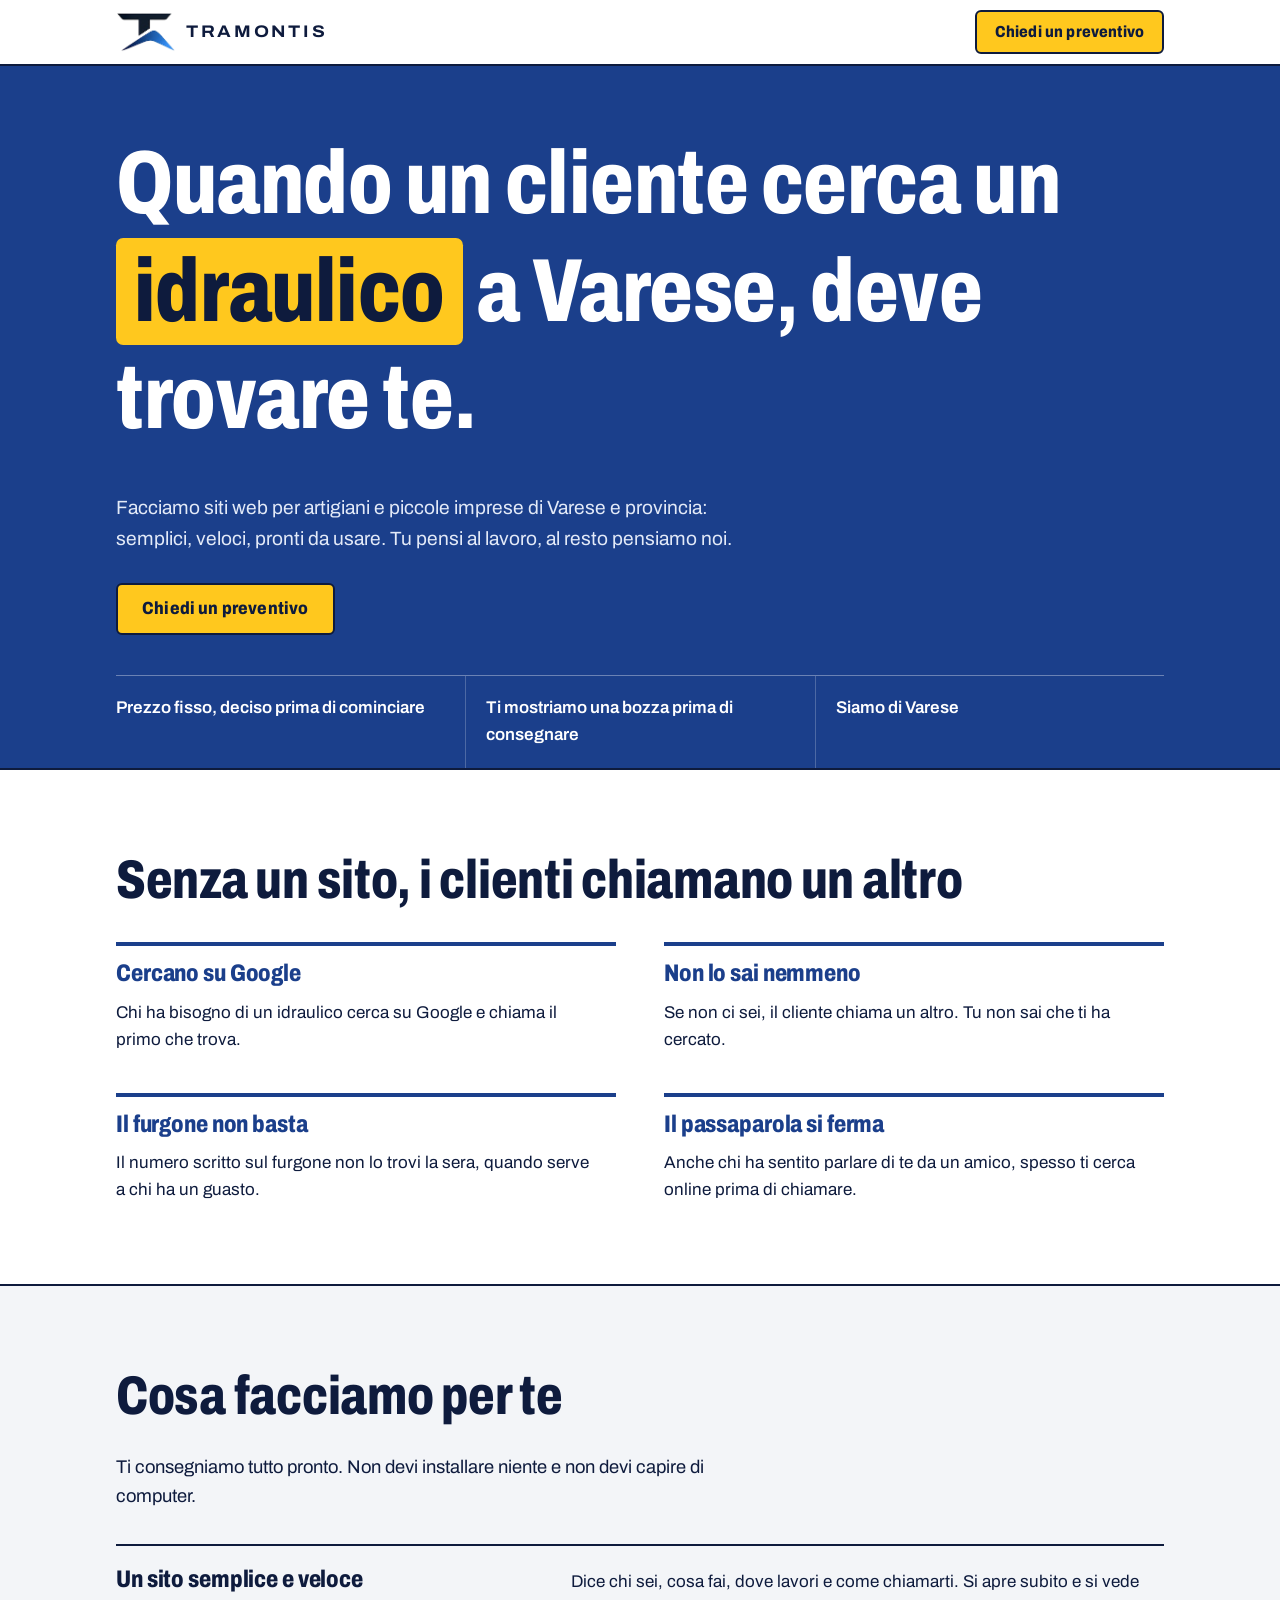
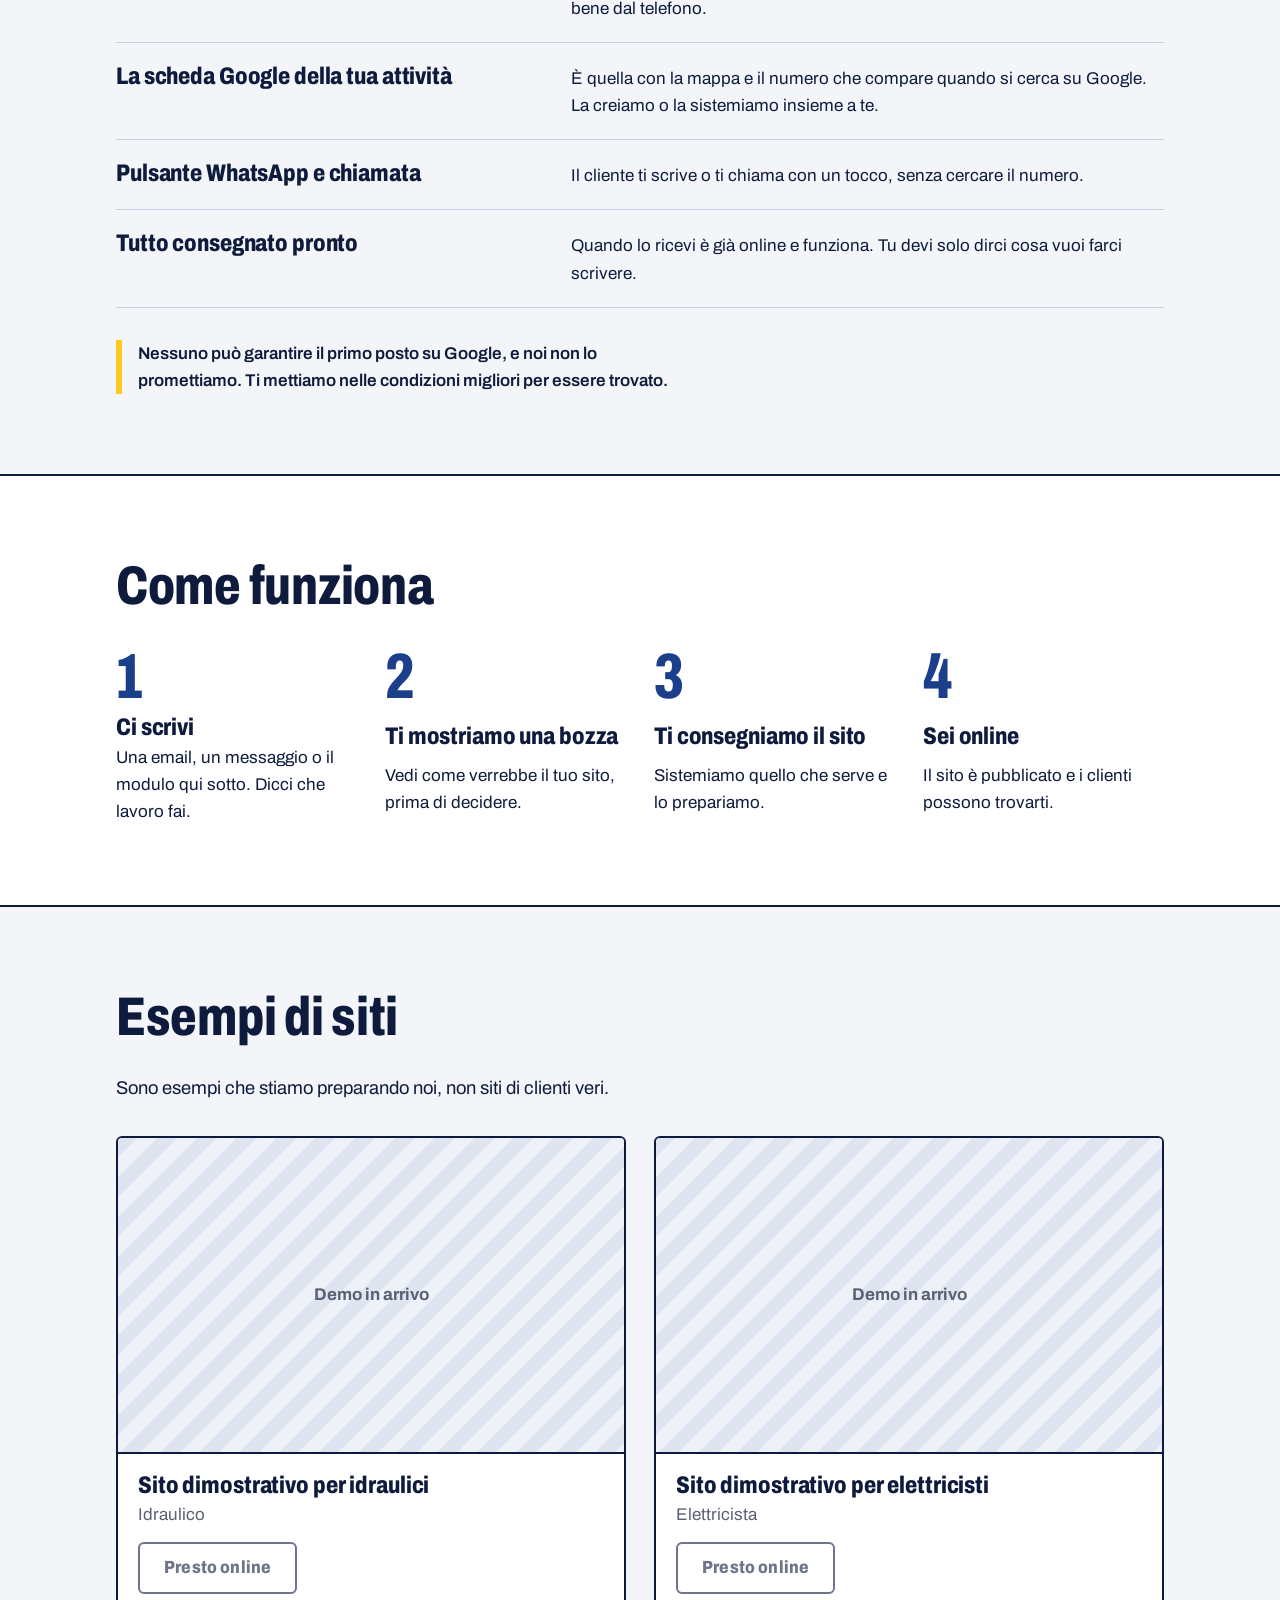
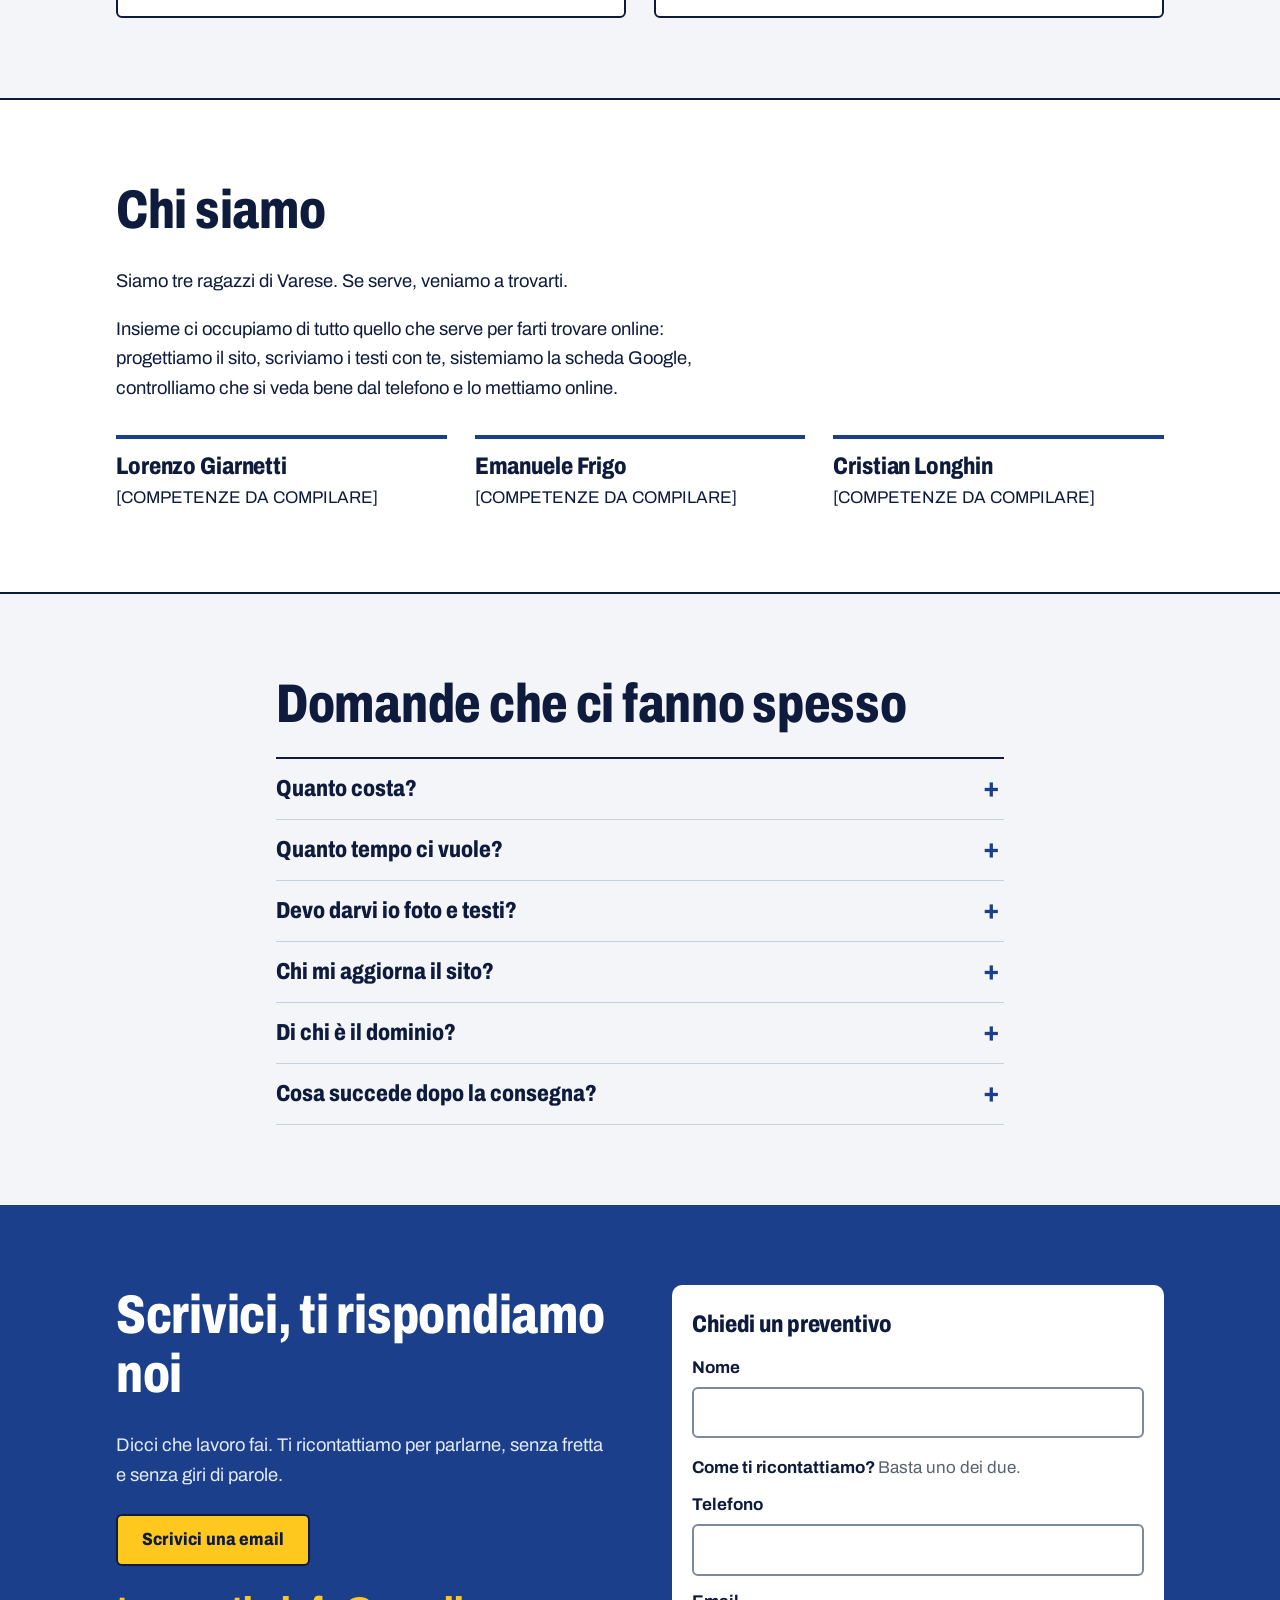
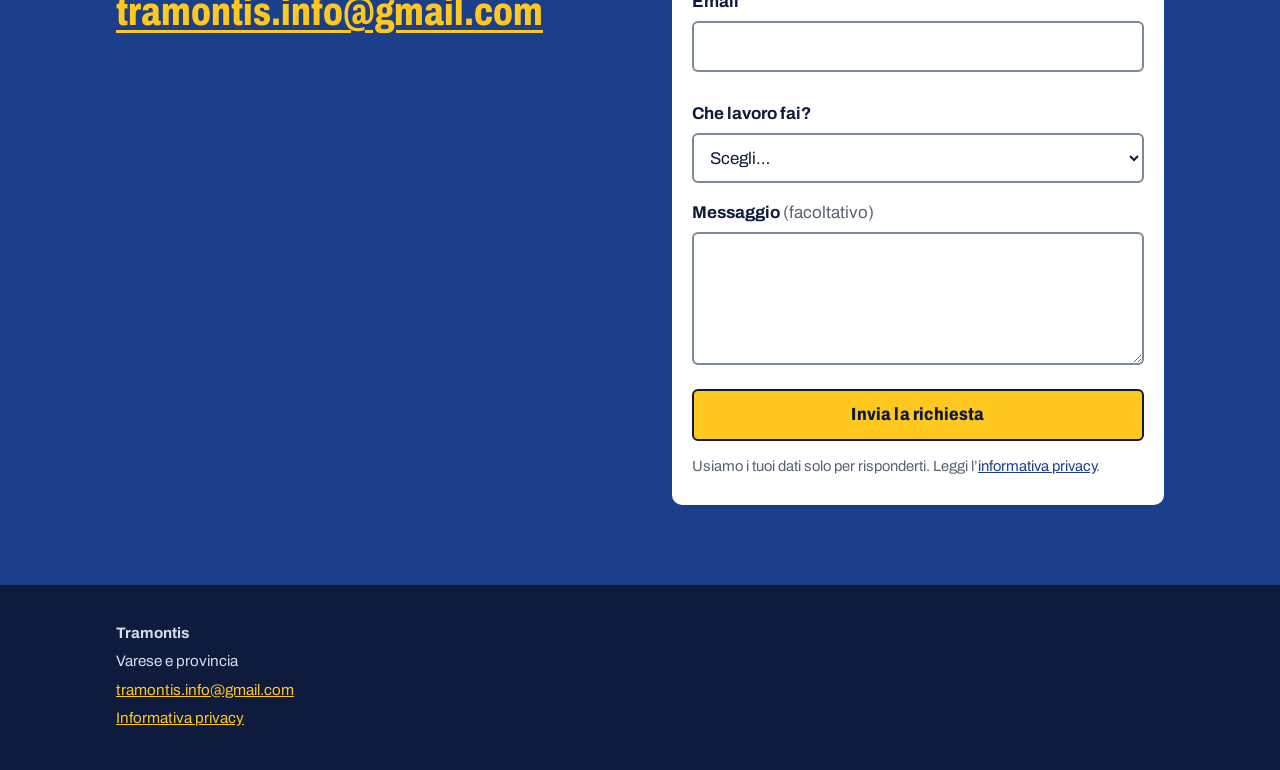
==== commit dcc62110: "CTA verso il modulo: 'Chiedi un preventivo' come pulsante principale in header e hero Co-Authored-By" ====
--- a/index.html
+++ b/index.html
@@ -67,7 +67,7 @@
       </a>
       <div class="header-cta">
         <a class="btn btn-wa btn-sm" data-href="wa" data-show="whatsapp" href="#contatti" hidden>WhatsApp</a>
-        <a class="btn btn-primario btn-sm" data-href="mailto" href="mailto:tramontis.info@gmail.com?subject=Richiesta%20preventivo%20dal%20sito">Scrivici</a>
+        <a class="btn btn-primario btn-sm" href="#form-contatti">Chiedi un preventivo</a>
       </div>
     </div>
   </header>
@@ -80,8 +80,7 @@
         <h1>Quando un cliente cerca un <span class="rotante" id="rotante"><span class="parola attiva">idraulico</span></span> a Varese, deve trovare te.</h1>
         <p class="lede">Facciamo siti web per artigiani e piccole imprese di Varese e provincia: semplici, veloci, pronti da usare. Tu pensi al lavoro, al resto pensiamo noi.</p>
         <div class="cta-riga">
-          <a class="btn btn-primario" data-href="mailto" href="mailto:tramontis.info@gmail.com?subject=Richiesta%20preventivo%20dal%20sito">Scrivici una email</a>
-          <a class="btn btn-secondario" href="#contatti">Chiedi un preventivo</a>
+          <a class="btn btn-primario" href="#form-contatti">Chiedi un preventivo</a>
           <a class="btn btn-wa" data-href="wa" data-show="whatsapp" href="#contatti" hidden>Scrivici su WhatsApp</a>
         </div>
         <ul class="garanzie" aria-label="In breve">
@@ -262,7 +261,7 @@
         </div>
 
         <form id="form-contatti" class="form" novalidate>
-          <h3>Oppure compila il modulo</h3>
+          <h3>Chiedi un preventivo</h3>
 
           <div class="campo">
             <label for="nome">Nome</label>
--- a/css/style.css
+++ b/css/style.css
@@ -96,6 +96,17 @@
 .marchio img { display: block; }
 .header-cta { display: flex; gap: 8px; }
 
+/* Schermi stretti: il pulsante ha un testo più lungo, marchio e pulsante si fanno più piccoli */
+@media (max-width: 479px) {
+  .header-in { gap: 8px; }
+  .marchio { gap: 7px; font-size: .8rem; letter-spacing: .1em; }
+  .marchio img { width: 45px; height: auto; }
+  .header-cta .btn-sm { padding: 6px 12px; font-size: .9rem; line-height: 1.15; white-space: nowrap; }
+}
+@media (max-width: 359px) {
+  .header-cta .btn-sm { white-space: normal; }
+}
+
 /* ---------- Hero: il pannello del furgone ---------- */
 .hero { background: var(--blu); color: #fff; padding: 40px 0 0; }
 .hero h1 { margin-bottom: .45em; }
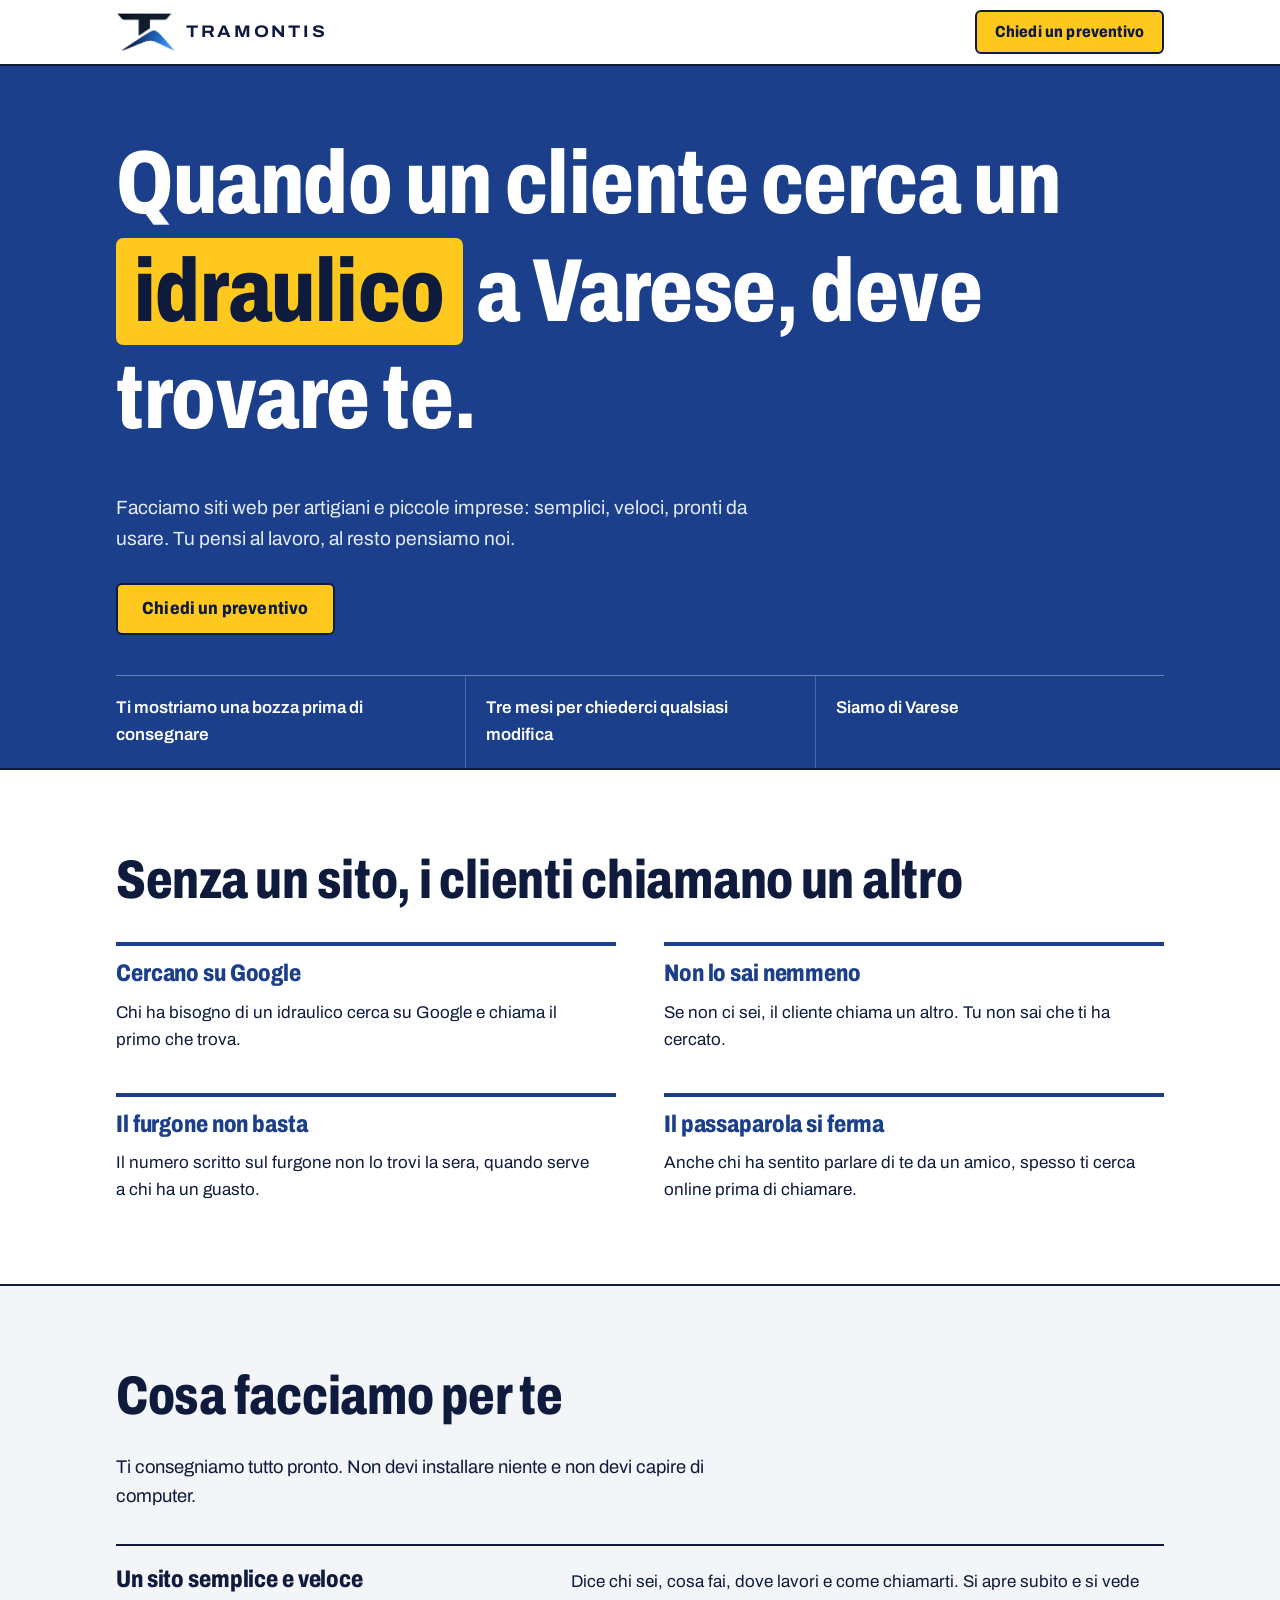
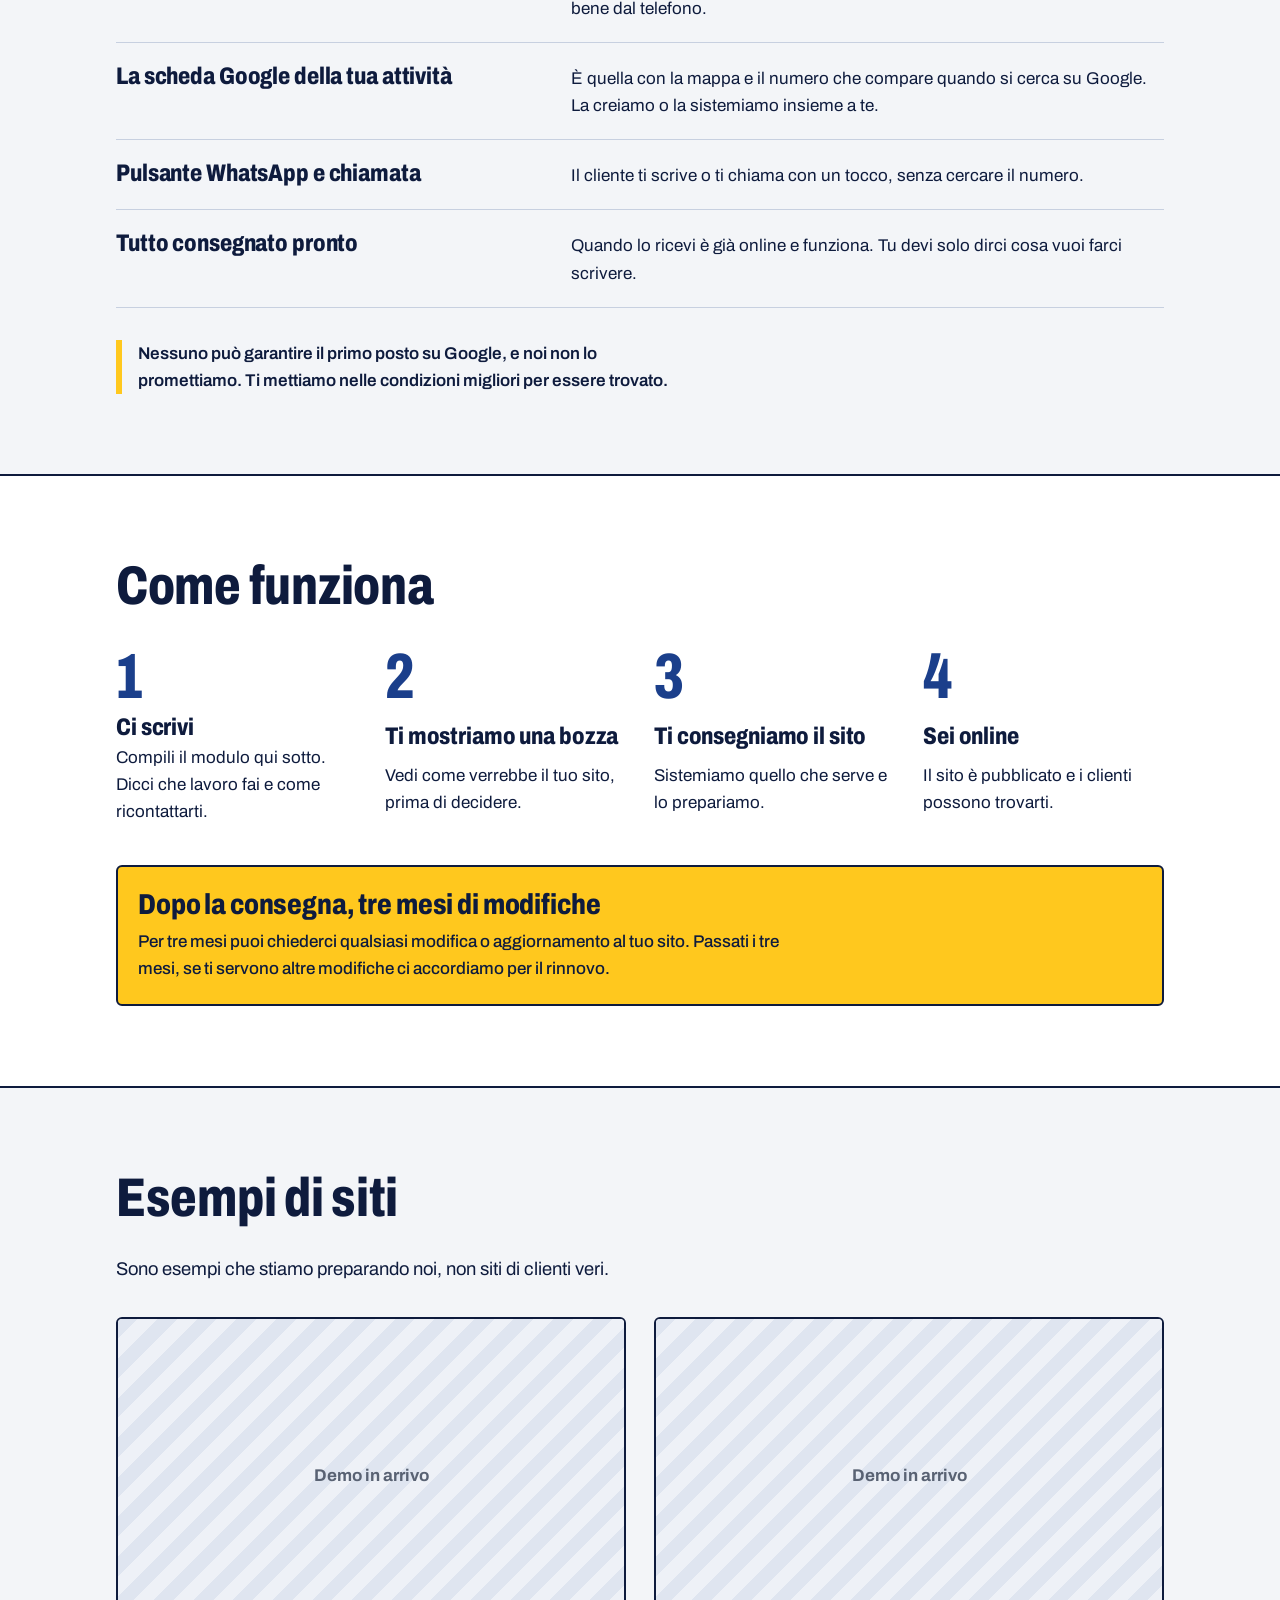
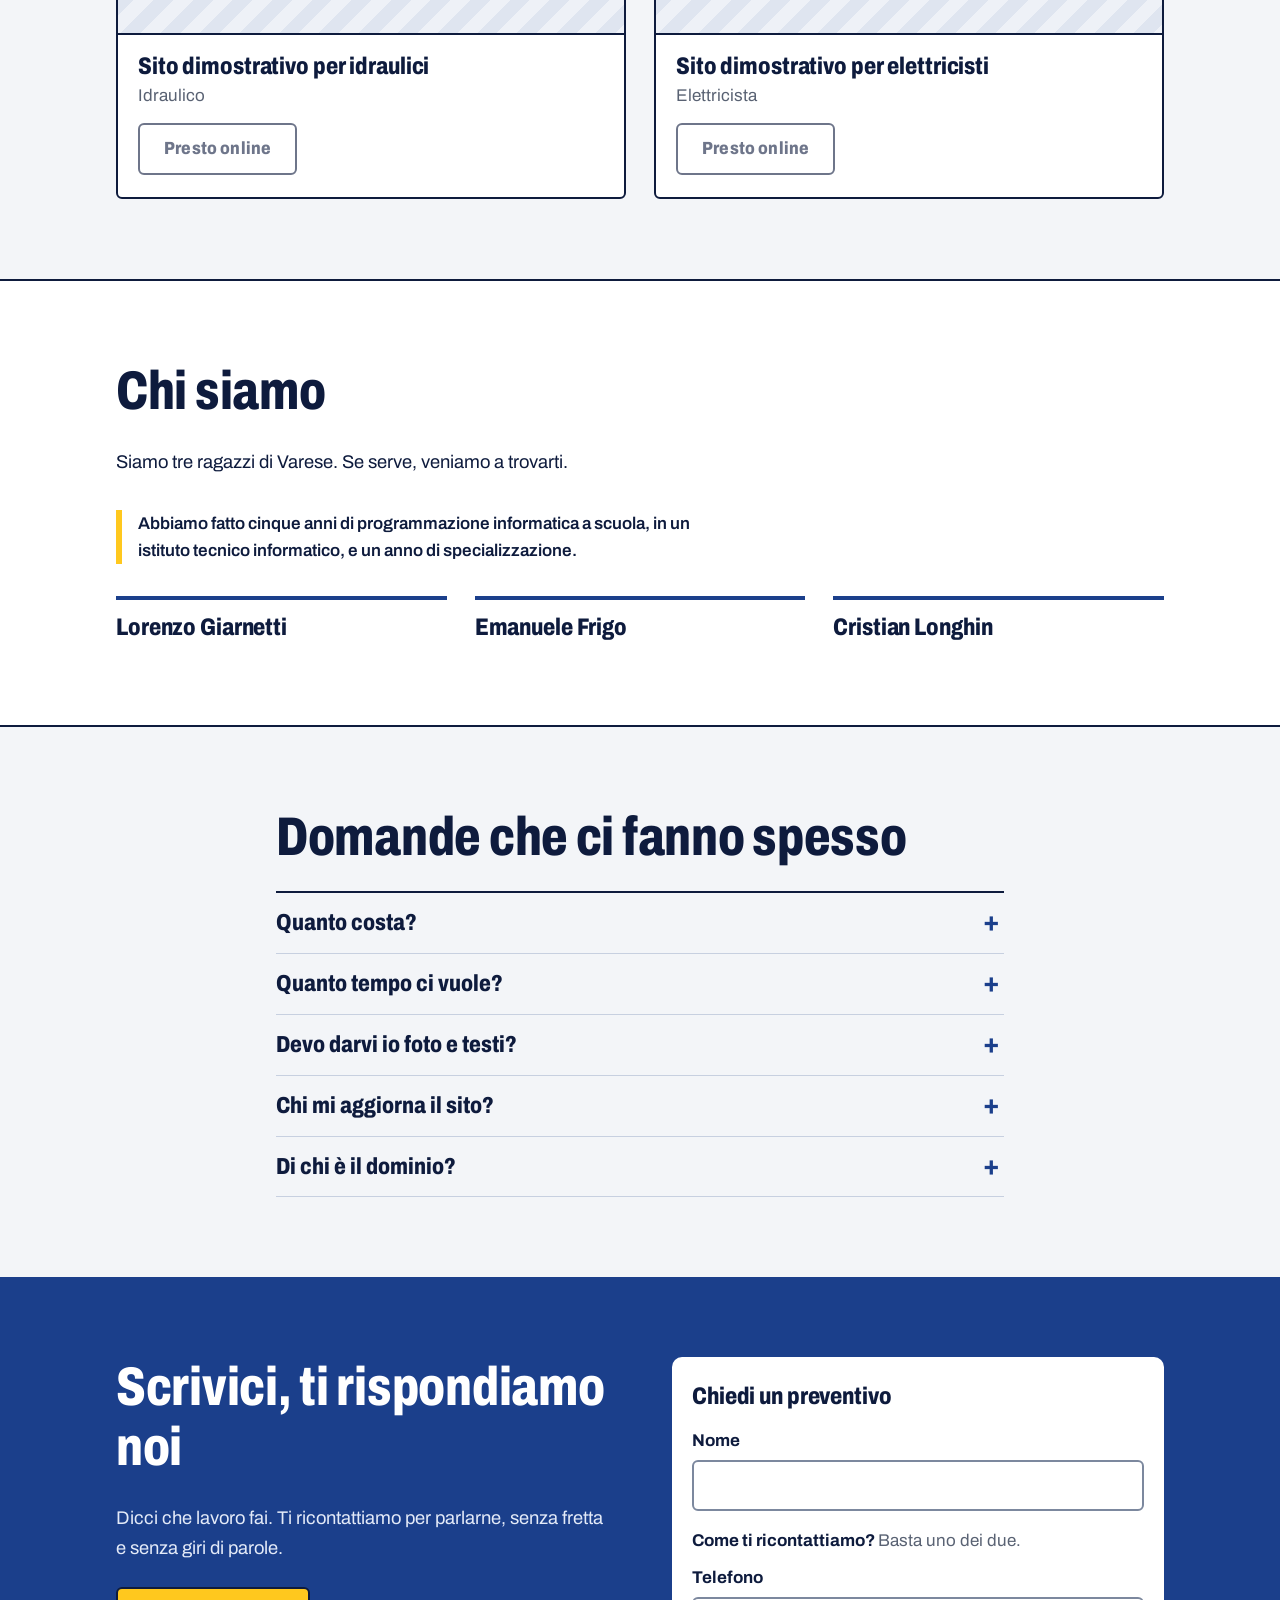
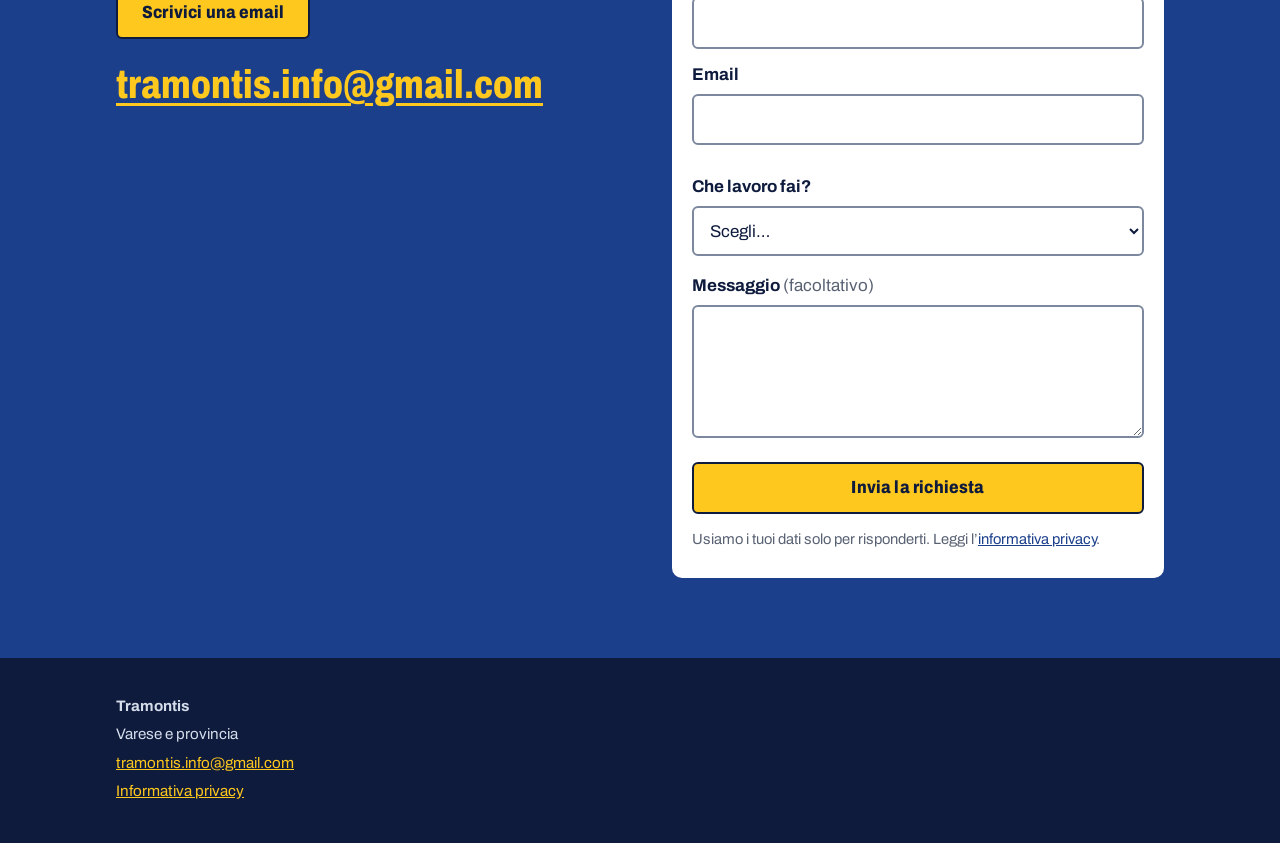
==== commit b924ca54: "Aggiorna testi: hero, chi siamo, FAQ e tre mesi di modifiche in evidenza Co-Authored-By: Claude Sonn" ====
--- a/index.html
+++ b/index.html
@@ -4,7 +4,7 @@
   <meta charset="utf-8">
   <meta name="viewport" content="width=device-width, initial-scale=1">
   <title>Tramontis – Siti web per artigiani a Varese e provincia</title>
-  <meta name="description" content="Tramontis fa siti web semplici e veloci per idraulici, elettricisti, giardinieri, imbianchini e falegnami di Varese e provincia. Prezzo fisso, tutto pronto.">
+  <meta name="description" content="Tramontis fa siti web semplici e veloci per idraulici, elettricisti, giardinieri, imbianchini e falegnami di Varese e provincia. Semplici, veloci, tutto pronto.">
   <meta name="theme-color" content="#1b3f8b">
   <link rel="canonical" href="https://luckylori07.github.io/tramontis/">
   <link rel="icon" href="assets/favicon.png" type="image/png">
@@ -14,7 +14,7 @@
   <meta property="og:locale" content="it_IT">
   <meta property="og:site_name" content="Tramontis">
   <meta property="og:title" content="Tramontis – Siti web per artigiani a Varese e provincia">
-  <meta property="og:description" content="Siti web semplici e veloci per artigiani e piccole imprese di Varese. Prezzo fisso, tutto pronto.">
+  <meta property="og:description" content="Siti web semplici e veloci per artigiani e piccole imprese di Varese. Semplici, veloci, tutto pronto.">
   <meta property="og:url" content="https://luckylori07.github.io/tramontis/">
   <meta property="og:image" content="https://luckylori07.github.io/tramontis/assets/og-image.png">
   <meta property="og:image:width" content="1200">
@@ -78,14 +78,14 @@
     <section class="hero">
       <div class="wrap">
         <h1>Quando un cliente cerca un <span class="rotante" id="rotante"><span class="parola attiva">idraulico</span></span> a Varese, deve trovare te.</h1>
-        <p class="lede">Facciamo siti web per artigiani e piccole imprese di Varese e provincia: semplici, veloci, pronti da usare. Tu pensi al lavoro, al resto pensiamo noi.</p>
+        <p class="lede">Facciamo siti web per artigiani e piccole imprese: semplici, veloci, pronti da usare. Tu pensi al lavoro, al resto pensiamo noi.</p>
         <div class="cta-riga">
           <a class="btn btn-primario" href="#form-contatti">Chiedi un preventivo</a>
           <a class="btn btn-wa" data-href="wa" data-show="whatsapp" href="#contatti" hidden>Scrivici su WhatsApp</a>
         </div>
         <ul class="garanzie" aria-label="In breve">
-          <li>Prezzo fisso, deciso prima di cominciare</li>
           <li>Ti mostriamo una bozza prima di consegnare</li>
+          <li>Tre mesi per chiederci qualsiasi modifica</li>
           <li>Siamo di Varese</li>
         </ul>
       </div>
@@ -148,11 +148,15 @@
       <div class="wrap">
         <h2>Come funziona</h2>
         <ol class="passi">
-          <li><h3>Ci scrivi</h3><p>Una email, un messaggio o il modulo qui sotto. Dicci che lavoro fai.</p></li>
+          <li><h3>Ci scrivi</h3><p>Compili il modulo qui sotto. Dicci che lavoro fai e come ricontattarti.</p></li>
           <li><h3>Ti mostriamo una bozza</h3><p>Vedi come verrebbe il tuo sito, prima di decidere.</p></li>
           <li><h3>Ti consegniamo il sito</h3><p>Sistemiamo quello che serve e lo prepariamo.</p></li>
           <li><h3>Sei online</h3><p>Il sito è pubblicato e i clienti possono trovarti.</p></li>
         </ol>
+        <div class="tremesi">
+          <h3>Dopo la consegna, tre mesi di modifiche</h3>
+          <p>Per tre mesi puoi chiederci qualsiasi modifica o aggiornamento al tuo sito. Passati i tre mesi, se ti servono altre modifiche ci accordiamo per il rinnovo.</p>
+        </div>
       </div>
     </section>
 
@@ -195,37 +199,28 @@
       <div class="wrap">
         <h2>Chi siamo</h2>
         <p class="intro">Siamo tre ragazzi di Varese. Se serve, veniamo a trovarti.</p>
-        <p class="intro">Insieme ci occupiamo di tutto quello che serve per farti trovare online: progettiamo il sito, scriviamo i testi con te, sistemiamo la scheda Google, controlliamo che si veda bene dal telefono e lo mettiamo online.</p>
+        <p class="nota">Abbiamo fatto cinque anni di programmazione informatica a scuola, in un istituto tecnico informatico, e un anno di specializzazione.</p>
         <ul class="persone">
-          <li class="persona">
-            <h3>Lorenzo Giarnetti</h3>
-            <p data-competenze="0">[COMPETENZE DA COMPILARE]</p>
-          </li>
-          <li class="persona">
-            <h3>Emanuele Frigo</h3>
-            <p data-competenze="1">[COMPETENZE DA COMPILARE]</p>
-          </li>
-          <li class="persona">
-            <h3>Cristian Longhin</h3>
-            <p data-competenze="2">[COMPETENZE DA COMPILARE]</p>
-          </li>
+          <li class="persona"><h3>Lorenzo Giarnetti</h3></li>
+          <li class="persona"><h3>Emanuele Frigo</h3></li>
+          <li class="persona"><h3>Cristian Longhin</h3></li>
         </ul>
       </div>
     </section>
 
     <!-- 9. FAQ -->
-    <!-- DA CONFERMARE: prezzi, tempi, costi e regole del dominio sono una bozza. -->
+    <!-- DA CONFERMARE: regole del dominio (intestato al cliente) sono una bozza. -->
     <section class="sezione" id="faq">
       <div class="wrap stretto">
         <h2>Domande che ci fanno spesso</h2>
 
         <details>
           <summary>Quanto costa?</summary>
-          <p>Dipende da cosa ti serve. Scrivici che lavoro fai e ti diciamo il prezzo prima di cominciare. Prezzi indicativi: [DA COMPILARE].</p>
+          <p>Dipende dal lavoro richiesto e dal tempo che serve per farlo. <a href="#form-contatti">Chiedi un preventivo</a> e ti diciamo quanto costa nel tuo caso.</p>
         </details>
         <details>
           <summary>Quanto tempo ci vuole?</summary>
-          <p>Dipende da cosa ti serve e da quanto in fretta ci mandi foto e informazioni. Prima di cominciare ti diciamo i tempi. Tempi indicativi: [DA COMPILARE].</p>
+          <p>Dipende da cosa ti serve e da quanto in fretta ci mandi foto e informazioni. Prima di cominciare ti diciamo i tempi precisi. Tempi indicativi: 2 o 3 giorni.</p>
         </details>
         <details>
           <summary>Devo darvi io foto e testi?</summary>
@@ -233,15 +228,11 @@
         </details>
         <details>
           <summary>Chi mi aggiorna il sito?</summary>
-          <p>Se cambia un orario, un numero o una foto, ce lo scrivi e lo facciamo noi. Condizioni e costi delle modifiche: [DA COMPILARE].</p>
+          <p>Dopo la creazione del sito hai tre mesi per chiederci qualsiasi modifica e aggiornamento. Passato questo periodo, se vuoi altre modifiche puoi contattarci per il rinnovo e ci accordiamo al meglio.</p>
         </details>
         <details>
           <summary>Di chi è il dominio?</summary>
-          <p>Il dominio è l’indirizzo del sito, per esempio <em>nomeazienda.it</em>. Deve essere intestato a te, così resta tuo. Ti spieghiamo come funziona prima di cominciare. Costo del dominio: [DA COMPILARE].</p>
-        </details>
-        <details>
-          <summary>Cosa succede dopo la consegna?</summary>
-          <p>Il sito è online e lo puoi usare subito. Se hai dubbi o ti serve una modifica, ci scrivi e ti rispondiamo. Assistenza dopo la consegna: [DA COMPILARE].</p>
+          <p>Il dominio è l’indirizzo del sito, per esempio <em>nomeazienda.it</em>. Deve essere intestato a te, così resta tuo. Ti spieghiamo come funziona prima di cominciare.</p>
         </details>
       </div>
     </section>
--- a/css/style.css
+++ b/css/style.css
@@ -164,6 +164,11 @@
 .passi h3 { margin-bottom: .15em; }
 .passi p { margin: 0; }
 
+/* ---------- Tre mesi di modifiche (sotto i passi) ---------- */
+.tremesi { margin-top: 40px; padding: 22px 20px; background: var(--giallo); border: 2px solid var(--notte); border-radius: 6px; }
+.tremesi h3 { font-size: 1.8rem; margin-bottom: .25em; }
+.tremesi p { margin: 0; max-width: 40em; font-weight: 500; }
+
 /* ---------- Demo ---------- */
 .demo-griglia { display: grid; gap: 28px; margin-top: 32px; }
 .demo { border: 2px solid var(--notte); border-radius: 6px; overflow: hidden; background: var(--bianco); }
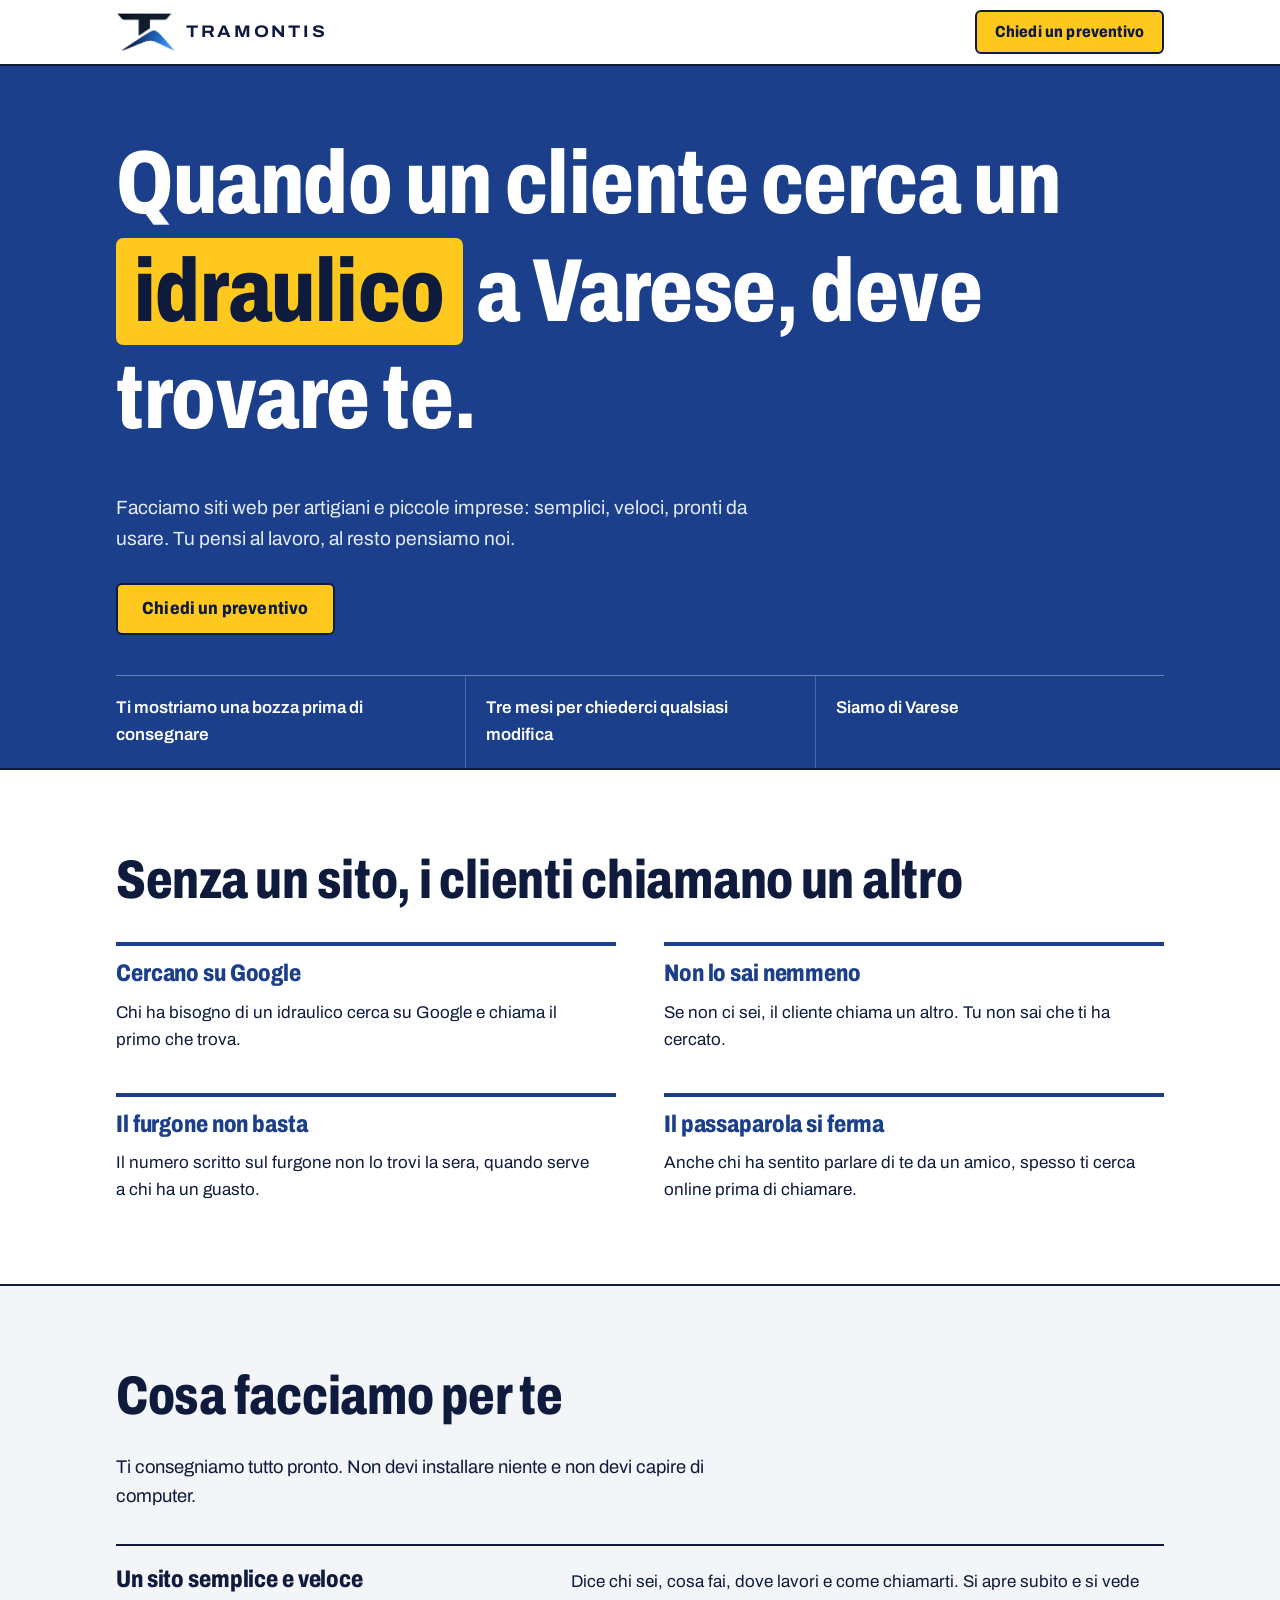
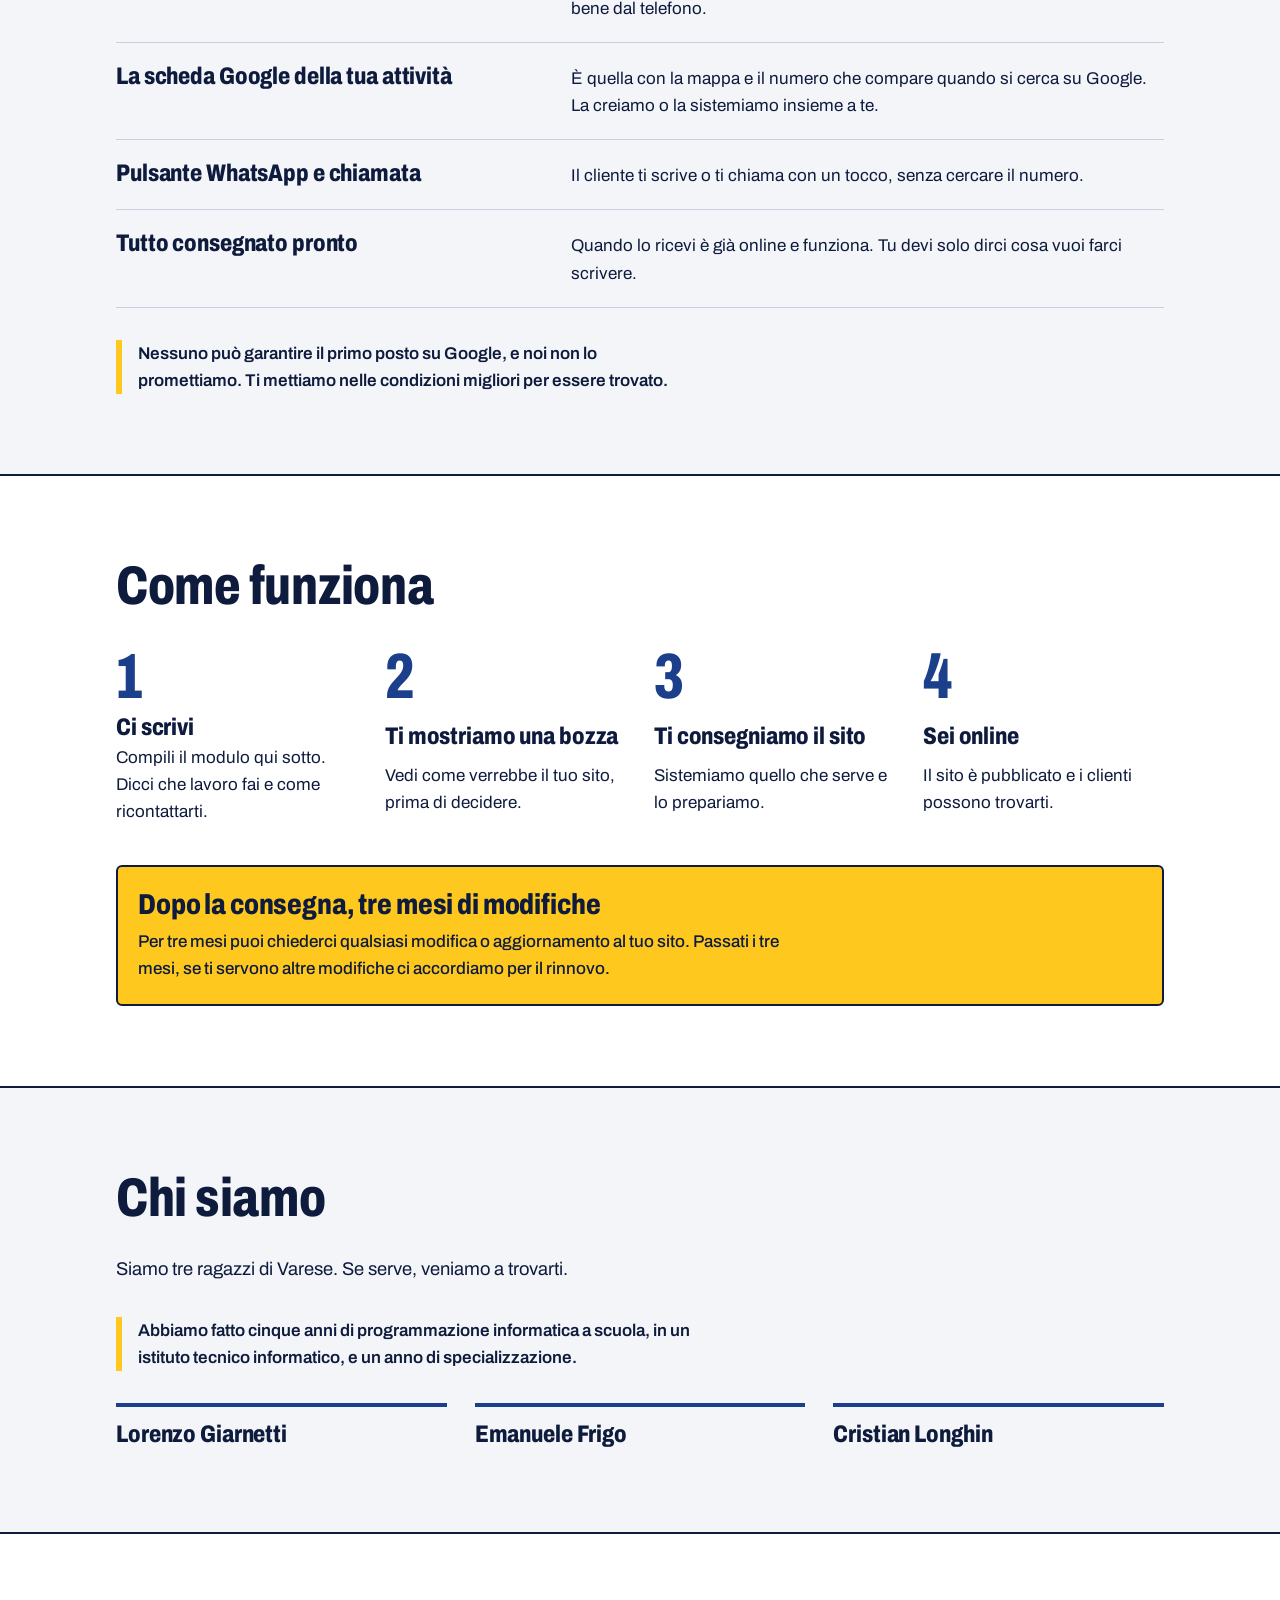
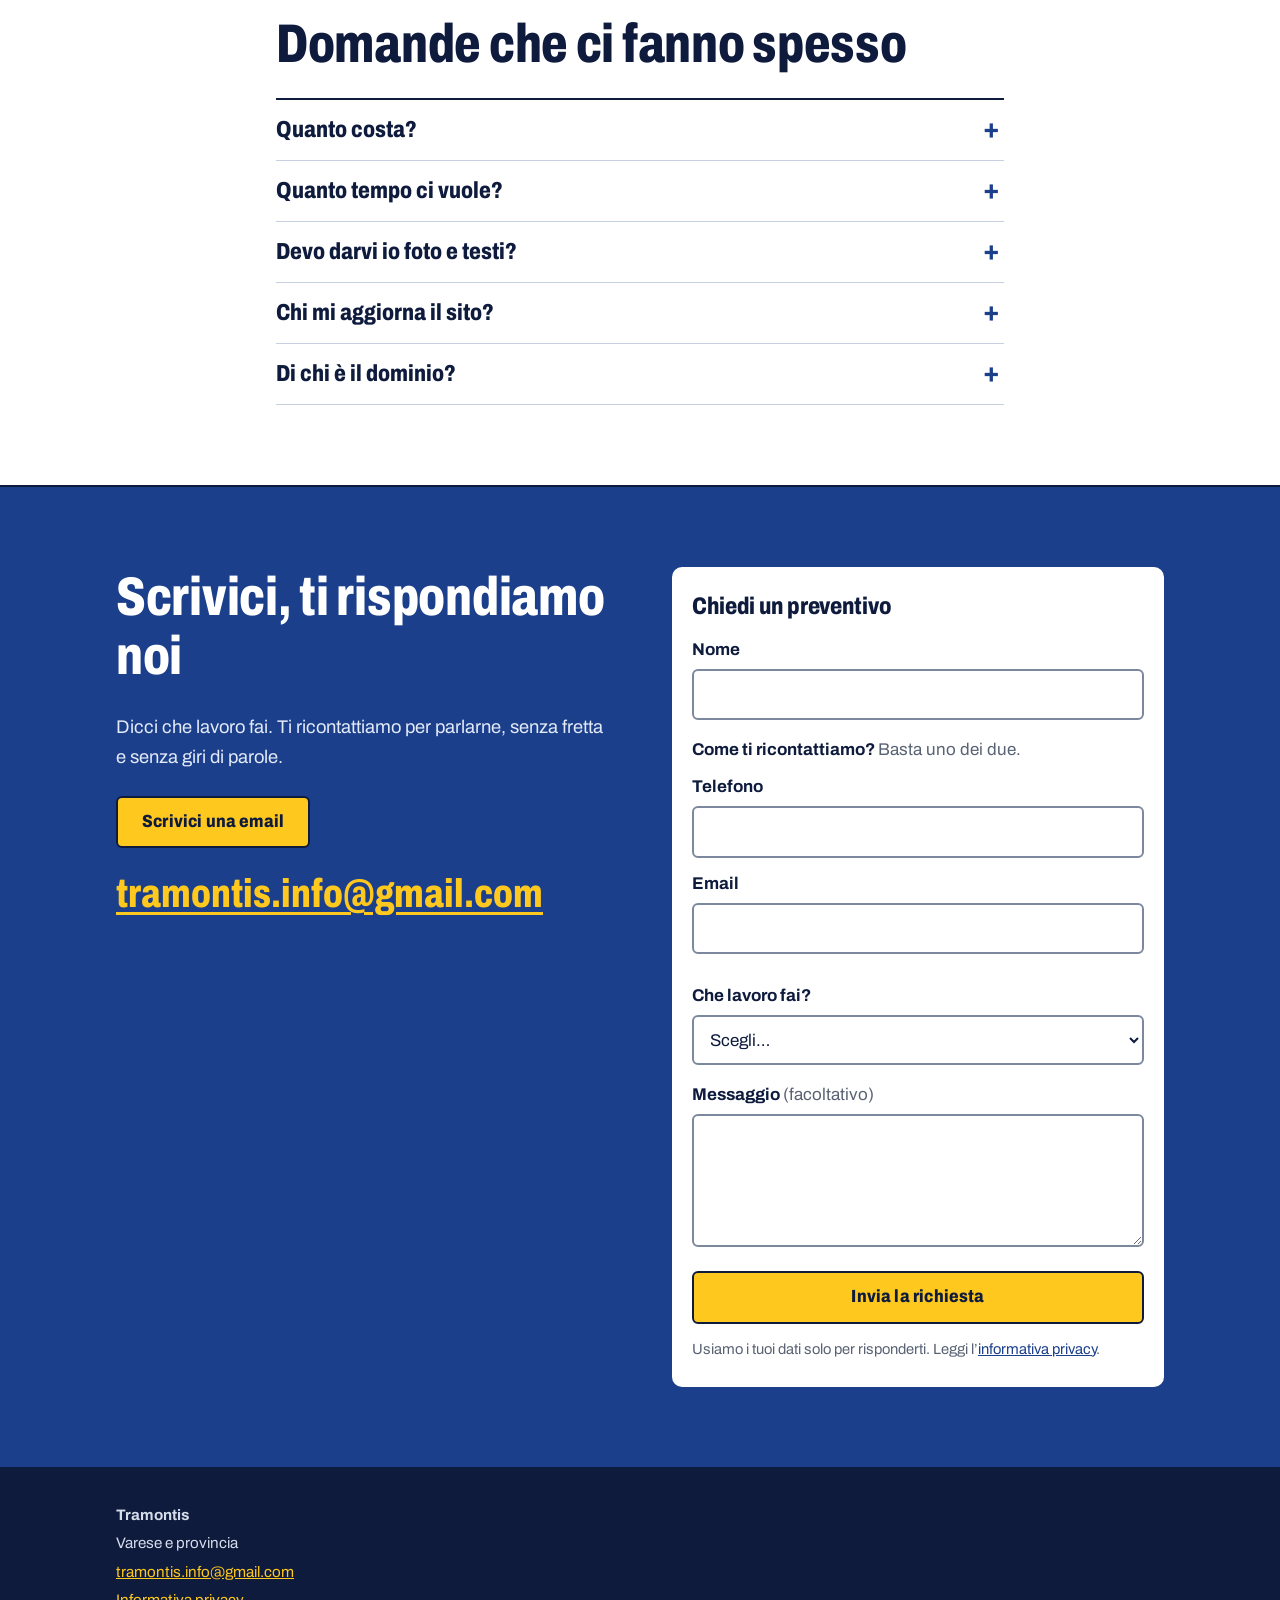
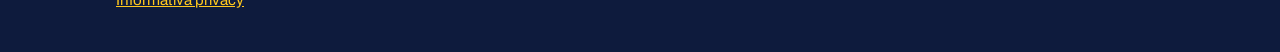
==== commit a3793da0: "Nascondi la sezione Esempi di siti (commentata) e riallinea gli sfondi Co-Authored-By: Claude Sonnet" ====
--- a/index.html
+++ b/index.html
@@ -169,6 +169,10 @@
          4. Cambia titolo e settore, e al posto di <span class="btn btn-secondario disabilitato">
             metti <a class="btn btn-secondario" href="URL-DELLA-DEMO">Guarda la demo</a>.
          Le demo sono esempi realizzati da noi: non scrivere mai che sono clienti veri se non lo sono. -->
+    <!-- SEZIONE NASCOSTA PER ORA (le demo non sono pronte).
+         Per rimetterla: cancella le due righe che contengono la parola DEMO-OFF (una sopra e una sotto la sezione),
+         poi scambia la classe "alt" tra "Chi siamo" e "FAQ" per tenere gli sfondi alternati. -->
+    <!-- DEMO-OFF
     <section class="sezione" id="esempi">
       <div class="wrap">
         <h2>Esempi di siti</h2>
@@ -193,9 +197,10 @@
         </div>
       </div>
     </section>
+    DEMO-OFF -->
 
     <!-- 8. CHI SIAMO -->
-    <section class="sezione alt" id="chi-siamo">
+    <section class="sezione" id="chi-siamo">
       <div class="wrap">
         <h2>Chi siamo</h2>
         <p class="intro">Siamo tre ragazzi di Varese. Se serve, veniamo a trovarti.</p>
@@ -210,7 +215,7 @@
 
     <!-- 9. FAQ -->
     <!-- DA CONFERMARE: regole del dominio (intestato al cliente) sono una bozza. -->
-    <section class="sezione" id="faq">
+    <section class="sezione alt" id="faq">
       <div class="wrap stretto">
         <h2>Domande che ci fanno spesso</h2>
 
